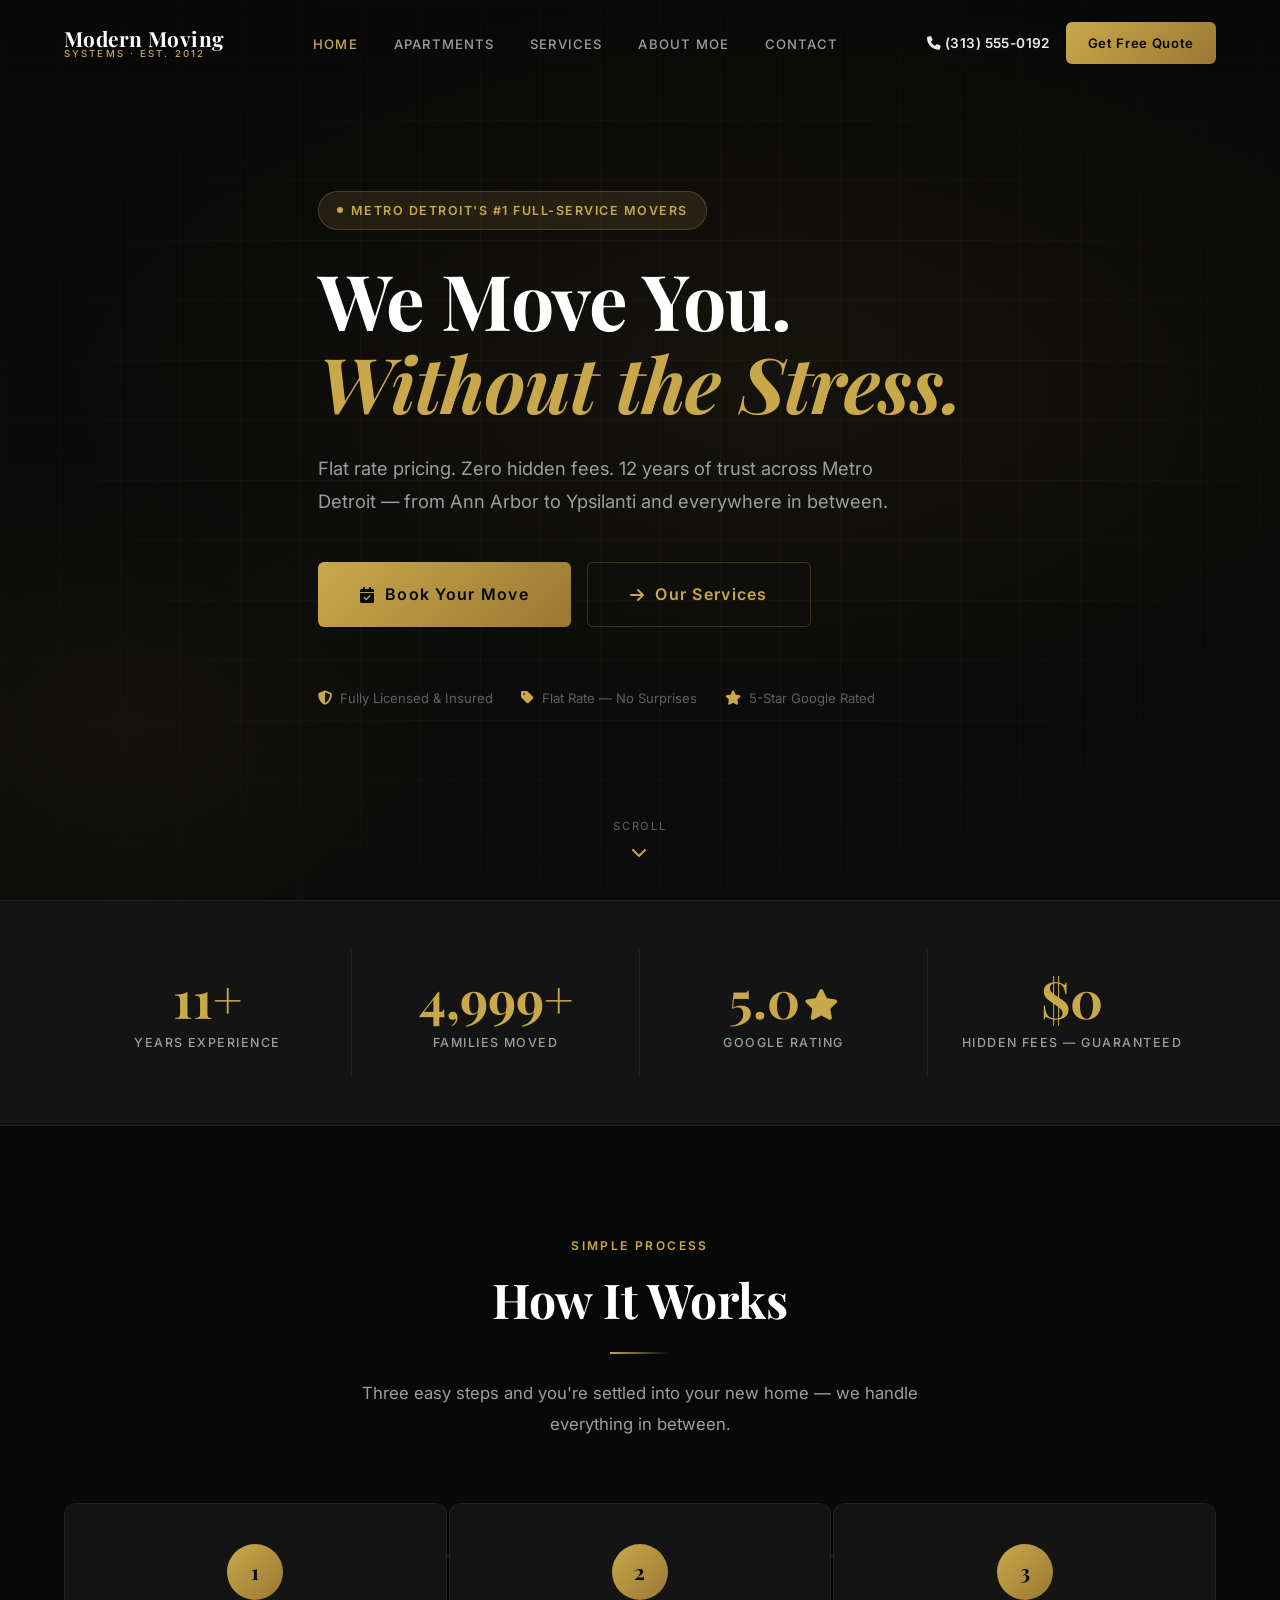
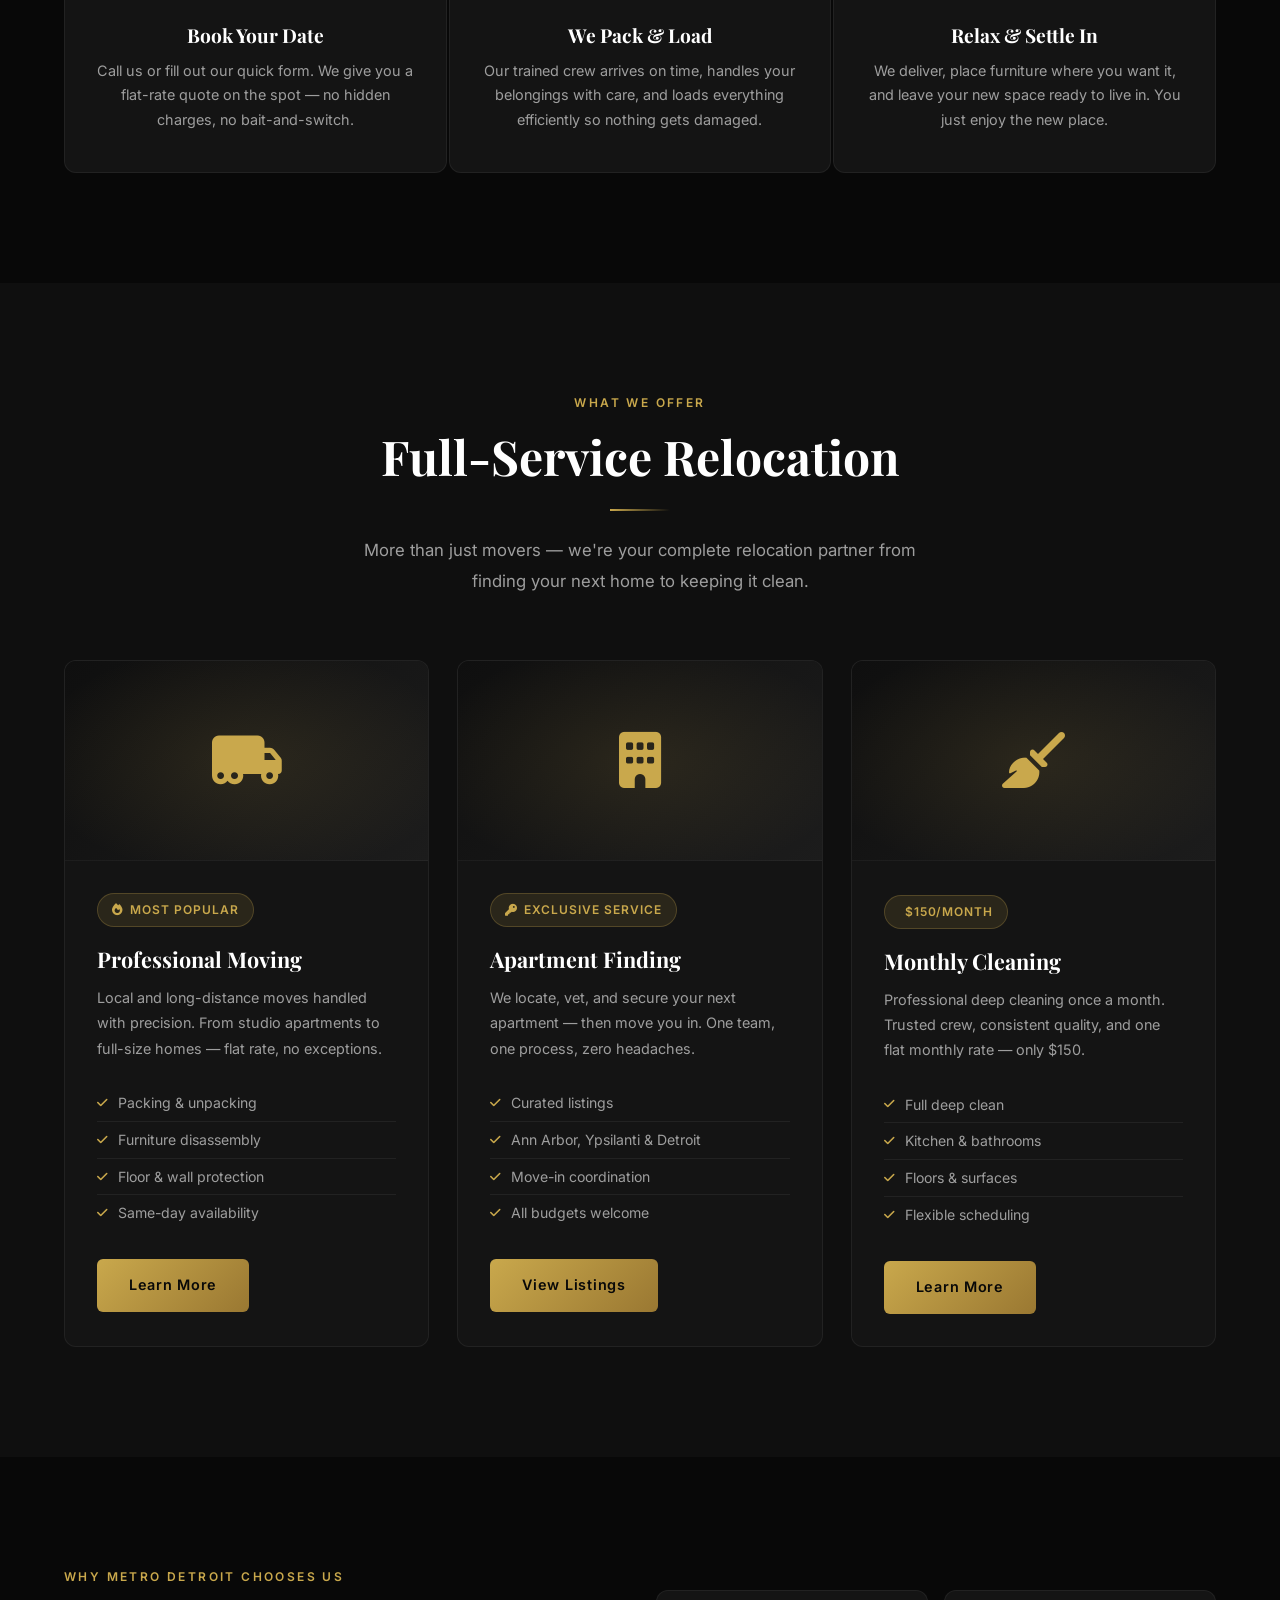
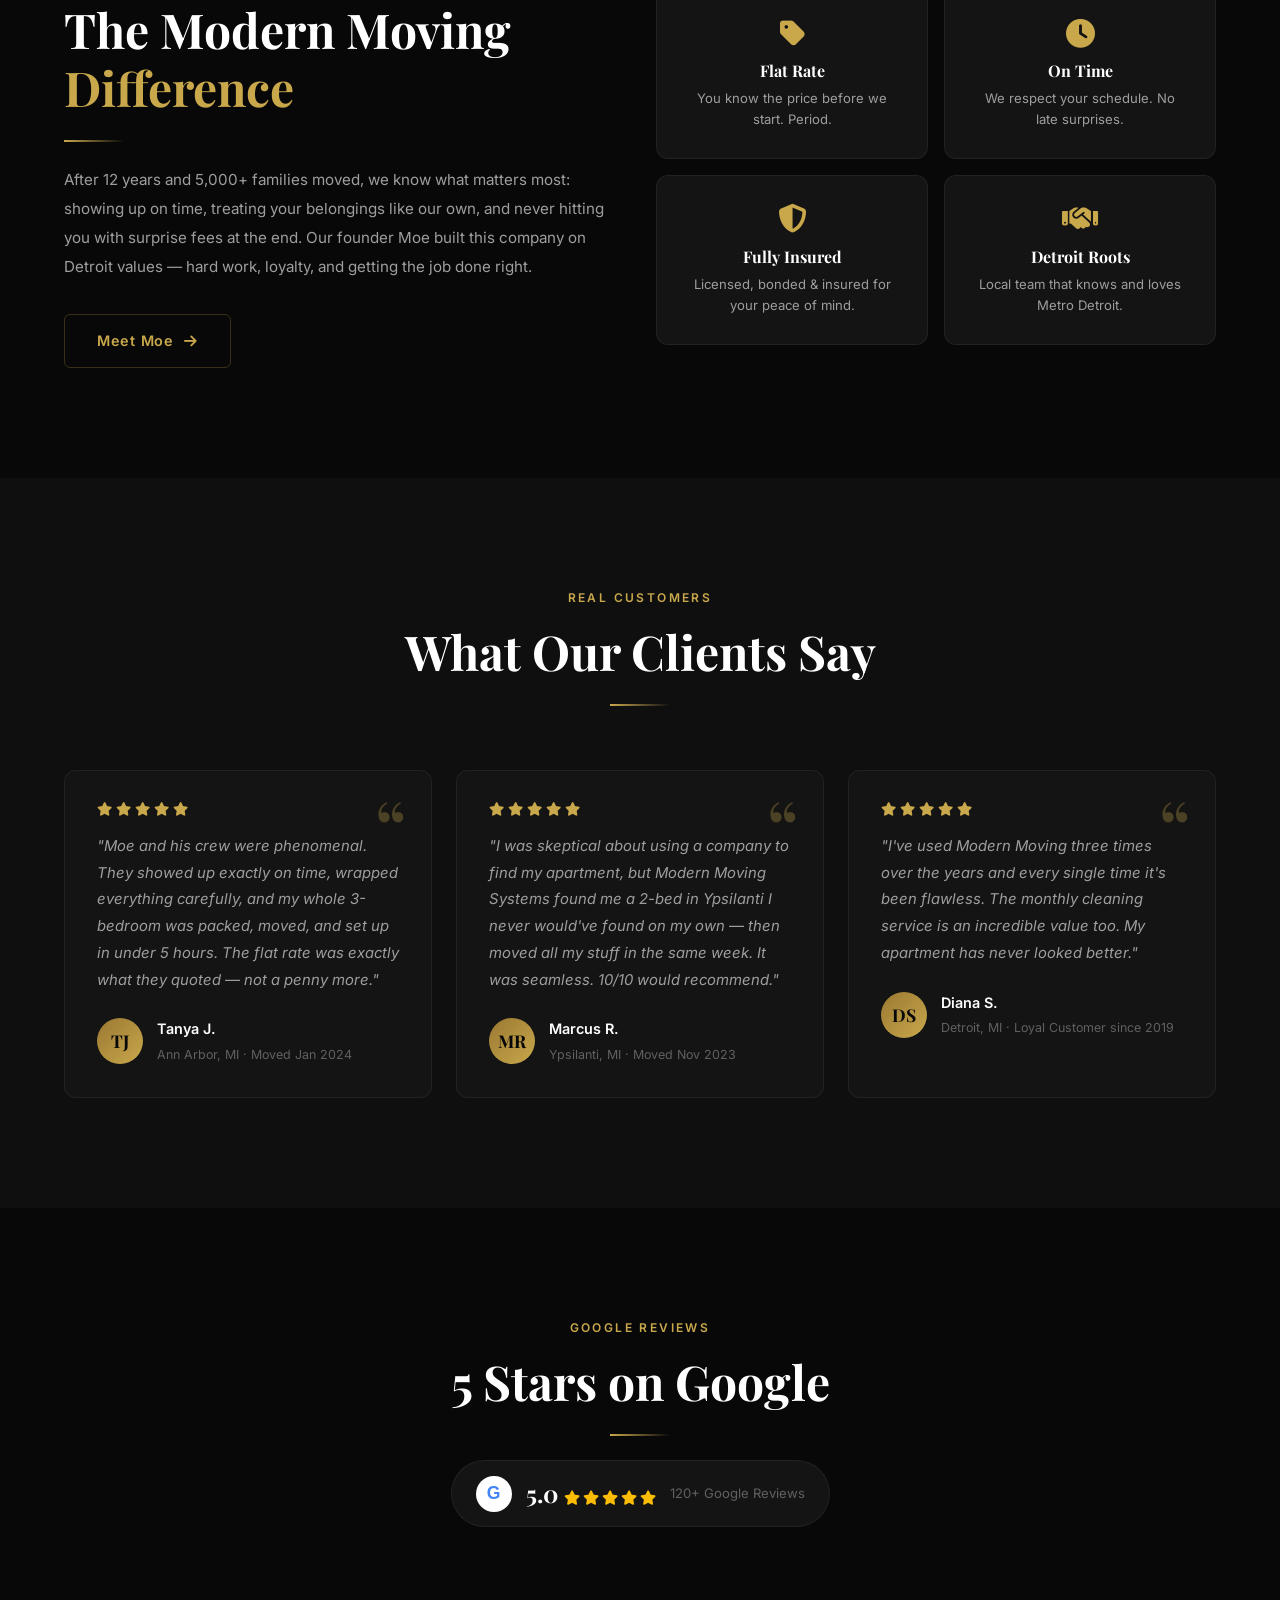
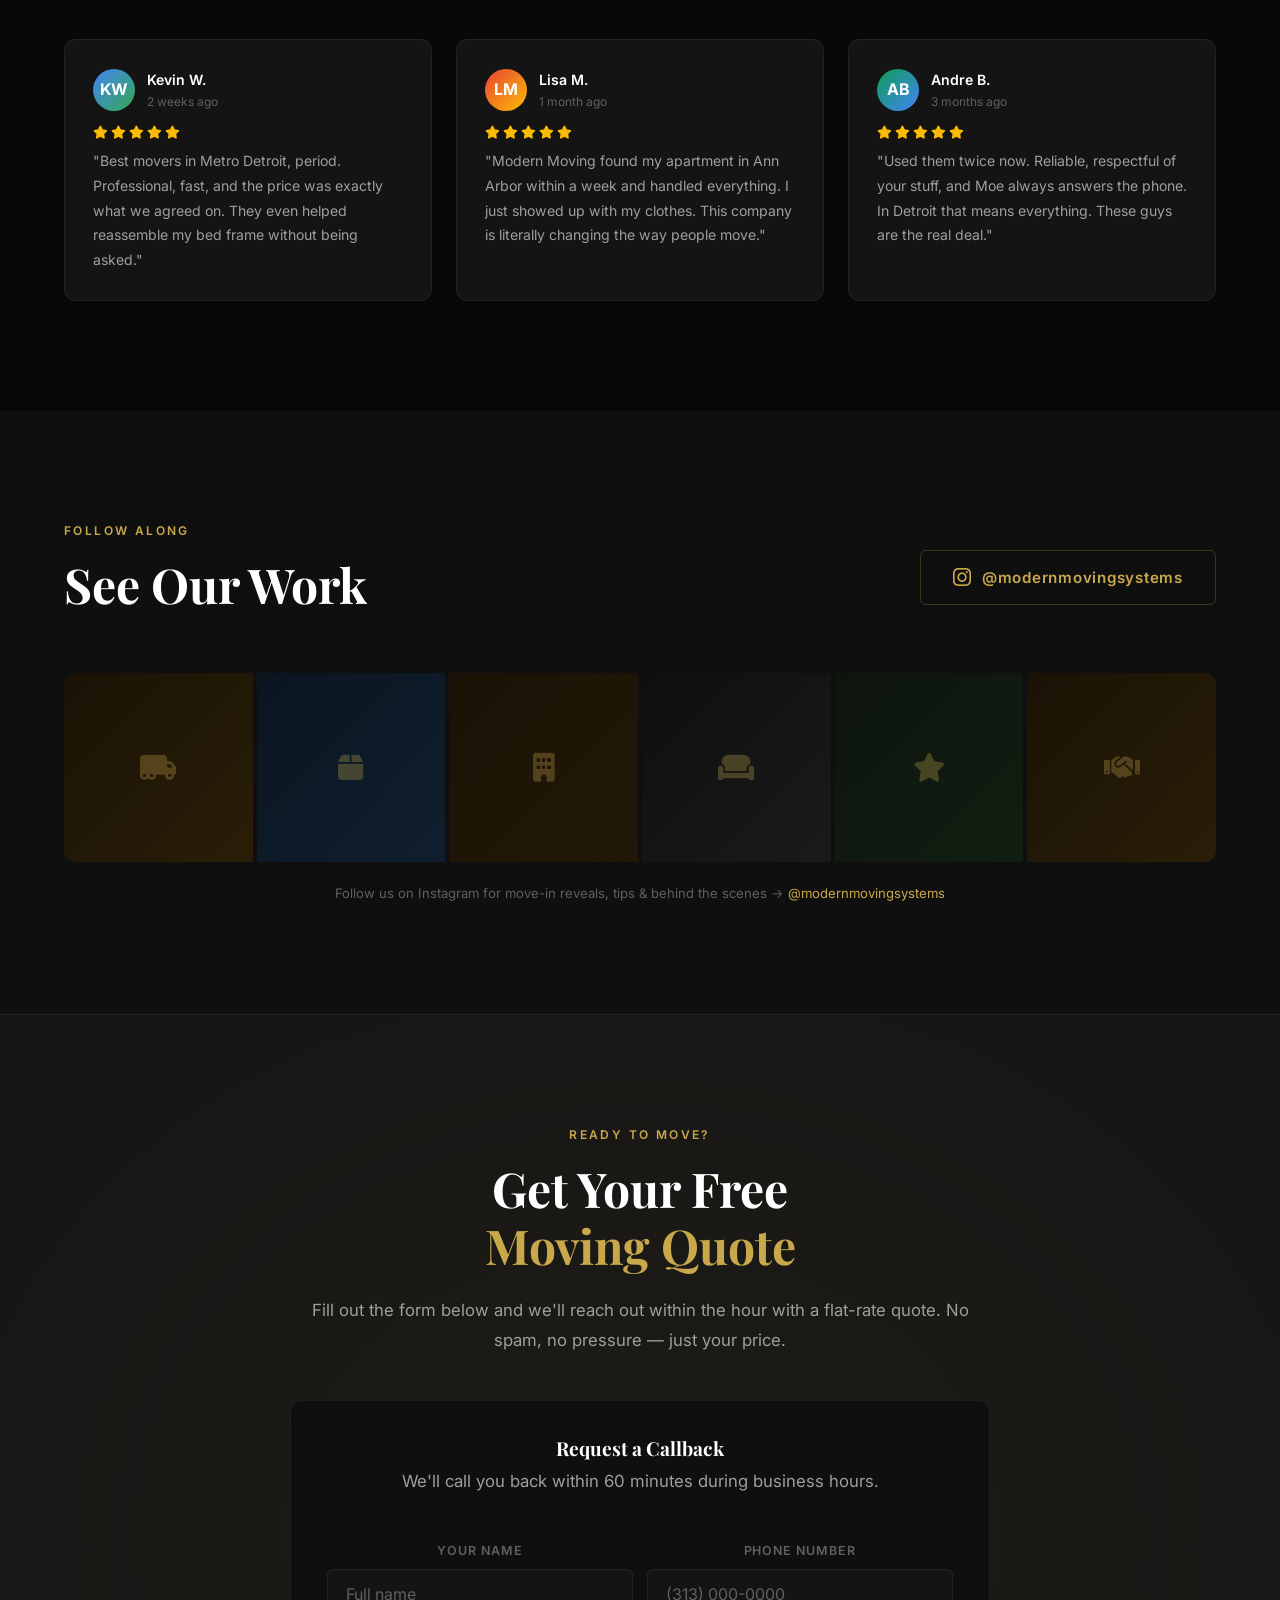
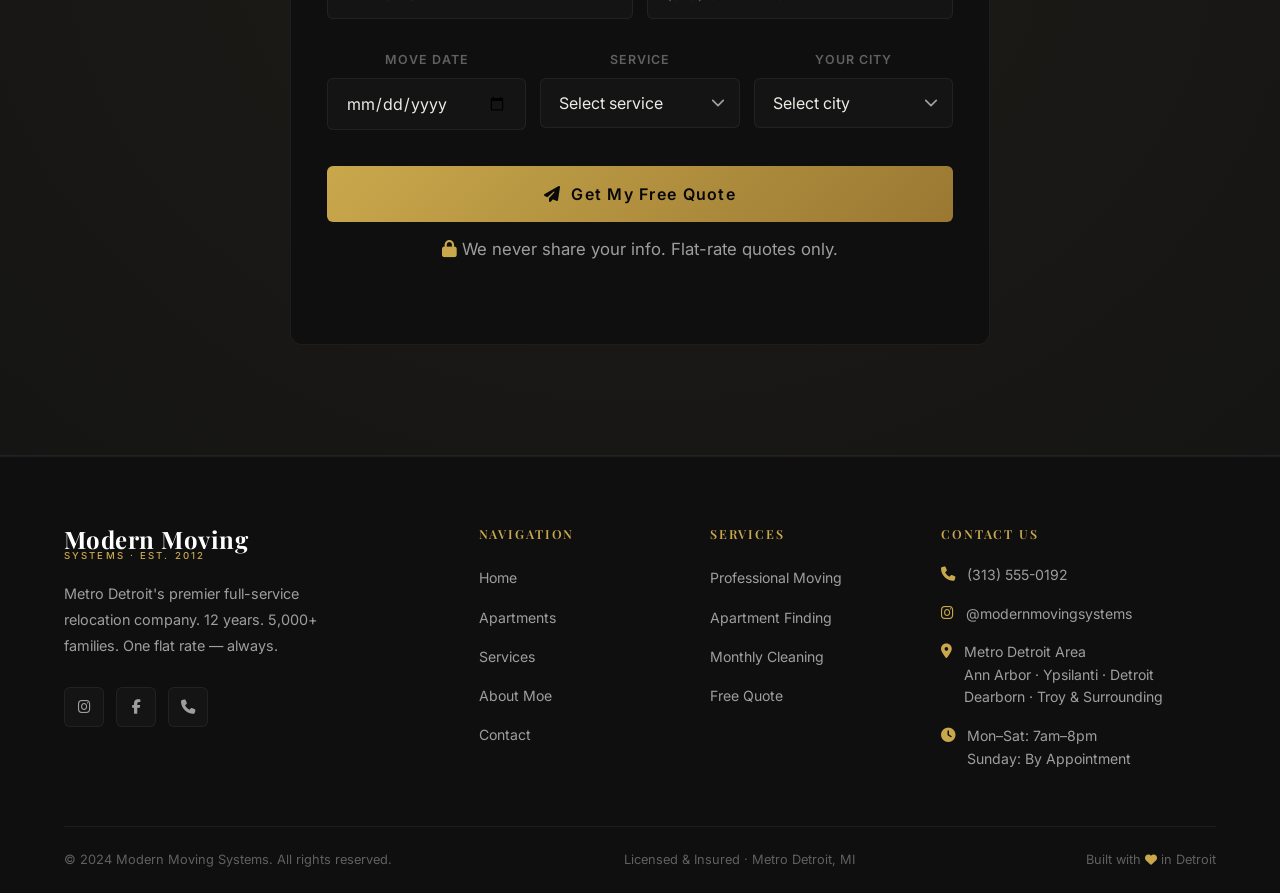
==== index.html @ 1960f04f "Build Modern Moving Systems website — full 5-page professional site - index.html: Hero, stats counte" ====
<!DOCTYPE html>
<html lang="en">
<head>
  <meta charset="UTF-8" />
  <meta name="viewport" content="width=device-width, initial-scale=1.0" />
  <title>Modern Moving Systems | Metro Detroit's Premier Moving Company</title>
  <meta name="description" content="Metro Detroit's #1 full-service moving company. Flat rate pricing, no hidden fees. 12 years experience, 5,000+ families moved. Serving Ann Arbor, Ypsilanti & Metro Detroit." />
  <meta name="keywords" content="moving company Detroit, movers Ann Arbor, Ypsilanti movers, Metro Detroit moving, apartment moving, flat rate moving, Modern Moving Systems" />
  <meta property="og:title" content="Modern Moving Systems | Metro Detroit's Premier Moving Company" />
  <meta property="og:description" content="Flat rate pricing. No hidden fees. 12 years experience. We find your apartment AND handle your move." />
  <meta property="og:type" content="website" />
  <meta name="twitter:card" content="summary_large_image" />
  <link rel="canonical" href="https://modernmovingsystems.com/" />
  <!-- Fonts -->
  <link rel="preconnect" href="https://fonts.googleapis.com" />
  <link rel="preconnect" href="https://fonts.gstatic.com" crossorigin />
  <link href="https://fonts.googleapis.com/css2?family=Playfair+Display:ital,wght@0,600;0,700;1,600;1,700&family=Inter:wght@400;500;600;700&display=swap" rel="stylesheet" />
  <!-- Icons -->
  <link rel="stylesheet" href="https://cdnjs.cloudflare.com/ajax/libs/font-awesome/6.5.0/css/all.min.css" />
  <!-- Styles -->
  <link rel="stylesheet" href="css/style.css" />
</head>
<body>

  <!-- ═══════════════════════════════
       NAVIGATION
  ═══════════════════════════════ -->
  <nav class="nav" id="nav" role="navigation" aria-label="Main navigation">
    <div class="container">
      <div class="nav-inner">
        <a href="index.html" class="nav-logo" aria-label="Modern Moving Systems Home">
          <span class="nav-logo-main">Modern Moving</span>
          <span class="nav-logo-sub">Systems · Est. 2012</span>
        </a>
        <ul class="nav-links" role="list">
          <li><a href="index.html" class="active">Home</a></li>
          <li><a href="apartments.html">Apartments</a></li>
          <li><a href="services.html">Services</a></li>
          <li><a href="about.html">About Moe</a></li>
          <li><a href="contact.html">Contact</a></li>
        </ul>
        <div class="nav-cta">
          <a href="tel:+13135550192" class="nav-phone"><i class="fa-solid fa-phone"></i> (313) 555-0192</a>
          <a href="contact.html" class="btn btn-primary btn-sm">Get Free Quote</a>
        </div>
        <button class="nav-toggle" id="navToggle" aria-label="Toggle mobile menu" aria-expanded="false">
          <span></span><span></span><span></span>
        </button>
      </div>
    </div>
  </nav>

  <!-- Mobile Nav -->
  <div class="nav-mobile" id="navMobile" role="dialog" aria-modal="true" aria-label="Mobile navigation">
    <button id="navMobileClose" aria-label="Close menu" style="position:absolute;top:28px;right:28px;color:var(--text-secondary);font-size:1.4rem;"><i class="fa-solid fa-xmark"></i></button>
    <a href="index.html">Home</a>
    <a href="apartments.html">Apartments</a>
    <a href="services.html">Services</a>
    <a href="about.html">About Moe</a>
    <a href="contact.html">Contact</a>
    <a href="tel:+13135550192" class="nav-mobile-phone"><i class="fa-solid fa-phone"></i> (313) 555-0192</a>
  </div>

  <main>

    <!-- ═══════════════════════════════
         HERO
    ═══════════════════════════════ -->
    <section class="hero" aria-label="Hero">
      <div class="hero-bg"></div>
      <div class="hero-grid"></div>
      <div class="container">
        <div class="hero-content">
          <div class="hero-badge animate-on-scroll">
            <span class="hero-badge-dot"></span>
            Metro Detroit's #1 Full-Service Movers
          </div>
          <h1 class="animate-on-scroll animate-delay-1">
            We Move You.<br>
            <span>Without the Stress.</span>
          </h1>
          <p class="hero-lead animate-on-scroll animate-delay-2">
            Flat rate pricing. Zero hidden fees. 12 years of trust across Metro Detroit —
            from Ann Arbor to Ypsilanti and everywhere in between.
          </p>
          <div class="hero-actions animate-on-scroll animate-delay-3">
            <a href="contact.html" class="btn btn-primary btn-lg">
              <i class="fa-solid fa-calendar-check"></i> Book Your Move
            </a>
            <a href="services.html" class="btn btn-outline btn-lg">
              <i class="fa-solid fa-arrow-right"></i> Our Services
            </a>
          </div>
          <div class="hero-trust animate-on-scroll animate-delay-4">
            <div class="hero-trust-item"><i class="fa-solid fa-shield-halved"></i> Fully Licensed & Insured</div>
            <div class="hero-trust-item"><i class="fa-solid fa-tag"></i> Flat Rate — No Surprises</div>
            <div class="hero-trust-item"><i class="fa-solid fa-star"></i> 5-Star Google Rated</div>
          </div>
        </div>
      </div>
      <div class="hero-scroll" aria-hidden="true">
        <span>Scroll</span>
        <i class="fa-solid fa-chevron-down"></i>
      </div>
    </section>

    <!-- ═══════════════════════════════
         STATS BAR
    ═══════════════════════════════ -->
    <section class="stats-bar" aria-label="Company statistics">
      <div class="container">
        <div class="stats-grid">
          <div class="stat-item animate-on-scroll">
            <div class="stat-number" data-count="12" data-suffix="+">0</div>
            <div class="stat-label">Years Experience</div>
          </div>
          <div class="stat-item animate-on-scroll animate-delay-1">
            <div class="stat-number" data-count="5000" data-suffix="+">0</div>
            <div class="stat-label">Families Moved</div>
          </div>
          <div class="stat-item animate-on-scroll animate-delay-2">
            <div class="stat-number">5.0<i class="fa-solid fa-star" style="font-size:60%;margin-left:4px;vertical-align:middle;"></i></div>
            <div class="stat-label">Google Rating</div>
          </div>
          <div class="stat-item animate-on-scroll animate-delay-3">
            <div class="stat-number">$0</div>
            <div class="stat-label">Hidden Fees — Guaranteed</div>
          </div>
        </div>
      </div>
    </section>

    <!-- ═══════════════════════════════
         HOW IT WORKS
    ═══════════════════════════════ -->
    <section class="section" aria-labelledby="how-it-works-title">
      <div class="container">
        <div class="section-header centered animate-on-scroll">
          <span class="eyebrow">Simple Process</span>
          <h2 class="section-title" id="how-it-works-title">How It Works</h2>
          <div class="divider centered"></div>
          <p class="section-subtitle">Three easy steps and you're settled into your new home — we handle everything in between.</p>
        </div>
        <div class="steps-grid">
          <div class="step-card animate-on-scroll">
            <div class="step-num">1</div>
            <h3>Book Your Date</h3>
            <p>Call us or fill out our quick form. We give you a flat-rate quote on the spot — no hidden charges, no bait-and-switch.</p>
          </div>
          <div class="step-card animate-on-scroll animate-delay-2">
            <div class="step-num">2</div>
            <h3>We Pack &amp; Load</h3>
            <p>Our trained crew arrives on time, handles your belongings with care, and loads everything efficiently so nothing gets damaged.</p>
          </div>
          <div class="step-card animate-on-scroll animate-delay-4">
            <div class="step-num">3</div>
            <h3>Relax &amp; Settle In</h3>
            <p>We deliver, place furniture where you want it, and leave your new space ready to live in. You just enjoy the new place.</p>
          </div>
        </div>
      </div>
    </section>

    <!-- ═══════════════════════════════
         SERVICES
    ═══════════════════════════════ -->
    <section class="section bg-dark" aria-labelledby="services-title">
      <div class="container">
        <div class="section-header centered animate-on-scroll">
          <span class="eyebrow">What We Offer</span>
          <h2 class="section-title" id="services-title">Full-Service Relocation</h2>
          <div class="divider centered"></div>
          <p class="section-subtitle">More than just movers — we're your complete relocation partner from finding your next home to keeping it clean.</p>
        </div>
        <div class="grid-3">
          <!-- Moving -->
          <div class="service-card animate-on-scroll">
            <div class="service-card-icon">
              <i class="fa-solid fa-truck-moving"></i>
            </div>
            <div class="service-card-body">
              <div class="service-tag"><i class="fa-solid fa-fire"></i> Most Popular</div>
              <h3>Professional Moving</h3>
              <p>Local and long-distance moves handled with precision. From studio apartments to full-size homes — flat rate, no exceptions.</p>
              <ul class="service-features">
                <li><i class="fa-solid fa-check"></i> Packing &amp; unpacking</li>
                <li><i class="fa-solid fa-check"></i> Furniture disassembly</li>
                <li><i class="fa-solid fa-check"></i> Floor &amp; wall protection</li>
                <li><i class="fa-solid fa-check"></i> Same-day availability</li>
              </ul>
              <a href="services.html#moving" class="btn btn-primary">Learn More</a>
            </div>
          </div>
          <!-- Apartment Finding -->
          <div class="service-card animate-on-scroll animate-delay-2">
            <div class="service-card-icon">
              <i class="fa-solid fa-building"></i>
            </div>
            <div class="service-card-body">
              <div class="service-tag"><i class="fa-solid fa-key"></i> Exclusive Service</div>
              <h3>Apartment Finding</h3>
              <p>We locate, vet, and secure your next apartment — then move you in. One team, one process, zero headaches.</p>
              <ul class="service-features">
                <li><i class="fa-solid fa-check"></i> Curated listings</li>
                <li><i class="fa-solid fa-check"></i> Ann Arbor, Ypsilanti &amp; Detroit</li>
                <li><i class="fa-solid fa-check"></i> Move-in coordination</li>
                <li><i class="fa-solid fa-check"></i> All budgets welcome</li>
              </ul>
              <a href="apartments.html" class="btn btn-primary">View Listings</a>
            </div>
          </div>
          <!-- Cleaning -->
          <div class="service-card animate-on-scroll animate-delay-4">
            <div class="service-card-icon">
              <i class="fa-solid fa-broom"></i>
            </div>
            <div class="service-card-body">
              <div class="service-tag"><i class="fa-solid fa-sparkles"></i> $150/Month</div>
              <h3>Monthly Cleaning</h3>
              <p>Professional deep cleaning once a month. Trusted crew, consistent quality, and one flat monthly rate — only $150.</p>
              <ul class="service-features">
                <li><i class="fa-solid fa-check"></i> Full deep clean</li>
                <li><i class="fa-solid fa-check"></i> Kitchen &amp; bathrooms</li>
                <li><i class="fa-solid fa-check"></i> Floors &amp; surfaces</li>
                <li><i class="fa-solid fa-check"></i> Flexible scheduling</li>
              </ul>
              <a href="services.html#cleaning" class="btn btn-primary">Learn More</a>
            </div>
          </div>
        </div>
      </div>
    </section>

    <!-- ═══════════════════════════════
         WHY US
    ═══════════════════════════════ -->
    <section class="section" aria-labelledby="why-us-title">
      <div class="container">
        <div class="grid-2">
          <div class="animate-on-scroll slide-left">
            <span class="eyebrow">Why Metro Detroit Chooses Us</span>
            <h2 class="section-title" id="why-us-title">The Modern Moving<br><span class="gold">Difference</span></h2>
            <div class="divider"></div>
            <p style="color:var(--text-secondary);line-height:1.9;font-size:0.95rem;margin-bottom:32px;">
              After 12 years and 5,000+ families moved, we know what matters most: showing up on time,
              treating your belongings like our own, and never hitting you with surprise fees at the end.
              Our founder Moe built this company on Detroit values — hard work, loyalty, and getting the
              job done right.
            </p>
            <a href="about.html" class="btn btn-outline">Meet Moe <i class="fa-solid fa-arrow-right"></i></a>
          </div>
          <div class="animate-on-scroll slide-right">
            <div style="display:grid;grid-template-columns:1fr 1fr;gap:16px;">
              <div style="background:var(--bg-card);border:1px solid var(--border);border-radius:var(--radius-lg);padding:28px;text-align:center;">
                <i class="fa-solid fa-tag" style="font-size:1.8rem;color:var(--gold);margin-bottom:14px;"></i>
                <h4 style="font-size:1rem;margin-bottom:8px;">Flat Rate</h4>
                <p style="font-size:0.82rem;color:var(--text-secondary);line-height:1.6;">You know the price before we start. Period.</p>
              </div>
              <div style="background:var(--bg-card);border:1px solid var(--border);border-radius:var(--radius-lg);padding:28px;text-align:center;">
                <i class="fa-solid fa-clock" style="font-size:1.8rem;color:var(--gold);margin-bottom:14px;"></i>
                <h4 style="font-size:1rem;margin-bottom:8px;">On Time</h4>
                <p style="font-size:0.82rem;color:var(--text-secondary);line-height:1.6;">We respect your schedule. No late surprises.</p>
              </div>
              <div style="background:var(--bg-card);border:1px solid var(--border);border-radius:var(--radius-lg);padding:28px;text-align:center;">
                <i class="fa-solid fa-shield-halved" style="font-size:1.8rem;color:var(--gold);margin-bottom:14px;"></i>
                <h4 style="font-size:1rem;margin-bottom:8px;">Fully Insured</h4>
                <p style="font-size:0.82rem;color:var(--text-secondary);line-height:1.6;">Licensed, bonded &amp; insured for your peace of mind.</p>
              </div>
              <div style="background:var(--bg-card);border:1px solid var(--border);border-radius:var(--radius-lg);padding:28px;text-align:center;">
                <i class="fa-solid fa-handshake" style="font-size:1.8rem;color:var(--gold);margin-bottom:14px;"></i>
                <h4 style="font-size:1rem;margin-bottom:8px;">Detroit Roots</h4>
                <p style="font-size:0.82rem;color:var(--text-secondary);line-height:1.6;">Local team that knows and loves Metro Detroit.</p>
              </div>
            </div>
          </div>
        </div>
      </div>
    </section>

    <!-- ═══════════════════════════════
         TESTIMONIALS
    ═══════════════════════════════ -->
    <section class="section testimonials-section" aria-labelledby="testimonials-title">
      <div class="container">
        <div class="section-header centered animate-on-scroll">
          <span class="eyebrow">Real Customers</span>
          <h2 class="section-title" id="testimonials-title">What Our Clients Say</h2>
          <div class="divider centered"></div>
        </div>
        <div class="testimonials-grid">
          <div class="testimonial-card animate-on-scroll">
            <div class="testimonial-stars">
              <i class="fa-solid fa-star"></i><i class="fa-solid fa-star"></i><i class="fa-solid fa-star"></i><i class="fa-solid fa-star"></i><i class="fa-solid fa-star"></i>
            </div>
            <p class="testimonial-text">
              "Moe and his crew were phenomenal. They showed up exactly on time, wrapped everything carefully,
              and my whole 3-bedroom was packed, moved, and set up in under 5 hours. The flat rate was exactly
              what they quoted — not a penny more."
            </p>
            <div class="testimonial-author">
              <div class="testimonial-avatar">TJ</div>
              <div>
                <div class="testimonial-name">Tanya J.</div>
                <div class="testimonial-meta">Ann Arbor, MI · Moved Jan 2024</div>
              </div>
            </div>
          </div>
          <div class="testimonial-card animate-on-scroll animate-delay-2">
            <div class="testimonial-stars">
              <i class="fa-solid fa-star"></i><i class="fa-solid fa-star"></i><i class="fa-solid fa-star"></i><i class="fa-solid fa-star"></i><i class="fa-solid fa-star"></i>
            </div>
            <p class="testimonial-text">
              "I was skeptical about using a company to find my apartment, but Modern Moving Systems found me
              a 2-bed in Ypsilanti I never would've found on my own — then moved all my stuff in the same week.
              It was seamless. 10/10 would recommend."
            </p>
            <div class="testimonial-author">
              <div class="testimonial-avatar">MR</div>
              <div>
                <div class="testimonial-name">Marcus R.</div>
                <div class="testimonial-meta">Ypsilanti, MI · Moved Nov 2023</div>
              </div>
            </div>
          </div>
          <div class="testimonial-card animate-on-scroll animate-delay-4">
            <div class="testimonial-stars">
              <i class="fa-solid fa-star"></i><i class="fa-solid fa-star"></i><i class="fa-solid fa-star"></i><i class="fa-solid fa-star"></i><i class="fa-solid fa-star"></i>
            </div>
            <p class="testimonial-text">
              "I've used Modern Moving three times over the years and every single time it's been flawless.
              The monthly cleaning service is an incredible value too. My apartment has never looked better."
            </p>
            <div class="testimonial-author">
              <div class="testimonial-avatar">DS</div>
              <div>
                <div class="testimonial-name">Diana S.</div>
                <div class="testimonial-meta">Detroit, MI · Loyal Customer since 2019</div>
              </div>
            </div>
          </div>
        </div>
      </div>
    </section>

    <!-- ═══════════════════════════════
         GOOGLE REVIEWS
    ═══════════════════════════════ -->
    <section class="section reviews-section" aria-labelledby="reviews-title">
      <div class="container">
        <div class="section-header centered animate-on-scroll">
          <span class="eyebrow">Google Reviews</span>
          <h2 class="section-title" id="reviews-title">5 Stars on Google</h2>
          <div class="divider centered"></div>
          <div style="display:flex;justify-content:center;">
            <div class="google-badge">
              <div class="g-icon">G</div>
              <div class="google-rating">
                <span class="google-rating-num">5.0</span>
                <div class="google-rating-stars">
                  <i class="fa-solid fa-star"></i><i class="fa-solid fa-star"></i><i class="fa-solid fa-star"></i><i class="fa-solid fa-star"></i><i class="fa-solid fa-star"></i>
                </div>
              </div>
              <span class="google-reviews-count">120+ Google Reviews</span>
            </div>
          </div>
        </div>
        <div class="reviews-grid">
          <div class="review-card animate-on-scroll">
            <div class="review-header">
              <div class="review-avatar" style="background:linear-gradient(135deg,#4285F4,#34A853);">KW</div>
              <div class="review-info">
                <div class="review-name">Kevin W.</div>
                <div class="review-date">2 weeks ago</div>
              </div>
            </div>
            <div class="review-stars"><i class="fa-solid fa-star"></i><i class="fa-solid fa-star"></i><i class="fa-solid fa-star"></i><i class="fa-solid fa-star"></i><i class="fa-solid fa-star"></i></div>
            <p class="review-text">"Best movers in Metro Detroit, period. Professional, fast, and the price was exactly what we agreed on. They even helped reassemble my bed frame without being asked."</p>
          </div>
          <div class="review-card animate-on-scroll animate-delay-2">
            <div class="review-header">
              <div class="review-avatar" style="background:linear-gradient(135deg,#EA4335,#FBBC05);">LM</div>
              <div class="review-info">
                <div class="review-name">Lisa M.</div>
                <div class="review-date">1 month ago</div>
              </div>
            </div>
            <div class="review-stars"><i class="fa-solid fa-star"></i><i class="fa-solid fa-star"></i><i class="fa-solid fa-star"></i><i class="fa-solid fa-star"></i><i class="fa-solid fa-star"></i></div>
            <p class="review-text">"Modern Moving found my apartment in Ann Arbor within a week and handled everything. I just showed up with my clothes. This company is literally changing the way people move."</p>
          </div>
          <div class="review-card animate-on-scroll animate-delay-4">
            <div class="review-header">
              <div class="review-avatar" style="background:linear-gradient(135deg,#0F9D58,#4285F4);">AB</div>
              <div class="review-info">
                <div class="review-name">Andre B.</div>
                <div class="review-date">3 months ago</div>
              </div>
            </div>
            <div class="review-stars"><i class="fa-solid fa-star"></i><i class="fa-solid fa-star"></i><i class="fa-solid fa-star"></i><i class="fa-solid fa-star"></i><i class="fa-solid fa-star"></i></div>
            <p class="review-text">"Used them twice now. Reliable, respectful of your stuff, and Moe always answers the phone. In Detroit that means everything. These guys are the real deal."</p>
          </div>
        </div>
      </div>
    </section>

    <!-- ═══════════════════════════════
         INSTAGRAM
    ═══════════════════════════════ -->
    <section class="section instagram-section" aria-labelledby="instagram-title">
      <div class="container">
        <div class="instagram-header">
          <div>
            <span class="eyebrow">Follow Along</span>
            <h2 class="section-title" id="instagram-title">See Our Work</h2>
          </div>
          <a href="https://instagram.com/modernmovingsystems" target="_blank" rel="noopener noreferrer" class="instagram-handle btn btn-outline">
            <i class="fa-brands fa-instagram"></i> @modernmovingsystems
          </a>
        </div>
        <div class="instagram-grid animate-on-scroll">
          <div class="instagram-tile">
            <div class="instagram-tile-bg"></div>
            <i class="fa-solid fa-truck-moving instagram-tile-icon"></i>
            <div class="instagram-overlay"><i class="fa-brands fa-instagram"></i></div>
          </div>
          <div class="instagram-tile">
            <div class="instagram-tile-bg"></div>
            <i class="fa-solid fa-box instagram-tile-icon"></i>
            <div class="instagram-overlay"><i class="fa-brands fa-instagram"></i></div>
          </div>
          <div class="instagram-tile">
            <div class="instagram-tile-bg"></div>
            <i class="fa-solid fa-building instagram-tile-icon"></i>
            <div class="instagram-overlay"><i class="fa-brands fa-instagram"></i></div>
          </div>
          <div class="instagram-tile">
            <div class="instagram-tile-bg"></div>
            <i class="fa-solid fa-couch instagram-tile-icon"></i>
            <div class="instagram-overlay"><i class="fa-brands fa-instagram"></i></div>
          </div>
          <div class="instagram-tile">
            <div class="instagram-tile-bg"></div>
            <i class="fa-solid fa-star instagram-tile-icon"></i>
            <div class="instagram-overlay"><i class="fa-brands fa-instagram"></i></div>
          </div>
          <div class="instagram-tile">
            <div class="instagram-tile-bg"></div>
            <i class="fa-solid fa-handshake instagram-tile-icon"></i>
            <div class="instagram-overlay"><i class="fa-brands fa-instagram"></i></div>
          </div>
        </div>
        <p class="instagram-embed-note">
          Follow us on Instagram for move-in reveals, tips &amp; behind the scenes →
          <a href="https://instagram.com/modernmovingsystems" target="_blank" rel="noopener noreferrer">@modernmovingsystems</a>
        </p>
      </div>
    </section>

    <!-- ═══════════════════════════════
         CTA / BOOKING FORM
    ═══════════════════════════════ -->
    <section class="section cta-section" id="book" aria-labelledby="cta-title">
      <div class="container">
        <div class="cta-inner animate-on-scroll">
          <span class="eyebrow">Ready to Move?</span>
          <h2 id="cta-title">Get Your Free<br><span class="gold">Moving Quote</span></h2>
          <p>Fill out the form below and we'll reach out within the hour with a flat-rate quote. No spam, no pressure — just your price.</p>
          <div class="form-wrap">
            <div class="cta-form">
              <h3>Request a Callback</h3>
              <p class="cta-form-sub">We'll call you back within 60 minutes during business hours.</p>
              <form data-form="quote" novalidate>
                <div class="form-grid">
                  <div class="form-group">
                    <label class="form-label" for="name">Your Name</label>
                    <input type="text" id="name" name="name" placeholder="Full name" required />
                  </div>
                  <div class="form-group">
                    <label class="form-label" for="phone">Phone Number</label>
                    <input type="tel" id="phone" name="phone" placeholder="(313) 000-0000" required />
                  </div>
                </div>
                <div class="form-grid-3">
                  <div class="form-group">
                    <label class="form-label" for="date">Move Date</label>
                    <input type="date" id="date" name="date" required />
                  </div>
                  <div class="form-group">
                    <label class="form-label" for="service">Service</label>
                    <select id="service" name="service">
                      <option value="">Select service</option>
                      <option>Moving</option>
                      <option>Apartment Finding</option>
                      <option>Monthly Cleaning</option>
                      <option>Moving + Apartment</option>
                    </select>
                  </div>
                  <div class="form-group">
                    <label class="form-label" for="city">Your City</label>
                    <select id="city" name="city">
                      <option value="">Select city</option>
                      <option>Ann Arbor</option>
                      <option>Ypsilanti</option>
                      <option>Detroit</option>
                      <option>Dearborn</option>
                      <option>Troy</option>
                      <option>Other</option>
                    </select>
                  </div>
                </div>
                <button type="submit" class="btn btn-primary btn-lg form-submit">
                  <i class="fa-solid fa-paper-plane"></i> Get My Free Quote
                </button>
                <p class="form-note"><i class="fa-solid fa-lock"></i> We never share your info. Flat-rate quotes only.</p>
              </form>
            </div>
            <div class="form-success" aria-live="polite">
              <i class="fa-solid fa-circle-check"></i>
              <h4>Quote Request Sent!</h4>
              <p>We'll call you back within the hour. Check your phone — Moe may be calling already.</p>
            </div>
          </div>
        </div>
      </div>
    </section>

  </main>

  <!-- ═══════════════════════════════
       FOOTER
  ═══════════════════════════════ -->
  <footer class="footer">
    <div class="container">
      <div class="footer-grid">
        <div class="footer-brand">
          <a href="index.html" class="nav-logo" aria-label="Modern Moving Systems">
            <span class="nav-logo-main" style="font-size:1.5rem;">Modern Moving</span>
            <span class="nav-logo-sub">Systems · Est. 2012</span>
          </a>
          <p>Metro Detroit's premier full-service relocation company. 12 years. 5,000+ families. One flat rate — always.</p>
          <div class="footer-social">
            <a href="https://instagram.com/modernmovingsystems" target="_blank" rel="noopener noreferrer" class="social-btn" aria-label="Instagram"><i class="fa-brands fa-instagram"></i></a>
            <a href="https://facebook.com" target="_blank" rel="noopener noreferrer" class="social-btn" aria-label="Facebook"><i class="fa-brands fa-facebook-f"></i></a>
            <a href="tel:+13135550192" class="social-btn" aria-label="Call us"><i class="fa-solid fa-phone"></i></a>
          </div>
        </div>
        <div class="footer-col">
          <h4>Navigation</h4>
          <ul class="footer-links">
            <li><a href="index.html">Home</a></li>
            <li><a href="apartments.html">Apartments</a></li>
            <li><a href="services.html">Services</a></li>
            <li><a href="about.html">About Moe</a></li>
            <li><a href="contact.html">Contact</a></li>
          </ul>
        </div>
        <div class="footer-col">
          <h4>Services</h4>
          <ul class="footer-links">
            <li><a href="services.html#moving">Professional Moving</a></li>
            <li><a href="services.html#apartments">Apartment Finding</a></li>
            <li><a href="services.html#cleaning">Monthly Cleaning</a></li>
            <li><a href="contact.html">Free Quote</a></li>
          </ul>
        </div>
        <div class="footer-col">
          <h4>Contact Us</h4>
          <div class="footer-contact-list">
            <div class="footer-contact-item">
              <i class="fa-solid fa-phone"></i>
              <span><a href="tel:+13135550192" style="color:inherit;">(313) 555-0192</a></span>
            </div>
            <div class="footer-contact-item">
              <i class="fa-brands fa-instagram"></i>
              <span><a href="https://instagram.com/modernmovingsystems" target="_blank" rel="noopener noreferrer" style="color:inherit;">@modernmovingsystems</a></span>
            </div>
            <div class="footer-contact-item">
              <i class="fa-solid fa-location-dot"></i>
              <span>Metro Detroit Area<br>Ann Arbor · Ypsilanti · Detroit<br>Dearborn · Troy &amp; Surrounding</span>
            </div>
            <div class="footer-contact-item">
              <i class="fa-solid fa-clock"></i>
              <span>Mon–Sat: 7am–8pm<br>Sunday: By Appointment</span>
            </div>
          </div>
        </div>
      </div>
      <div class="footer-bottom">
        <span>&copy; 2024 Modern Moving Systems. All rights reserved.</span>
        <span>Licensed &amp; Insured · Metro Detroit, MI</span>
        <span>Built with <i class="fa-solid fa-heart" style="color:var(--gold);font-size:0.75rem;"></i> in Detroit</span>
      </div>
    </div>
  </footer>

  <script src="js/main.js" defer></script>
</body>
</html>
---- css/style.css ----
/* =============================================
   MODERN MOVING SYSTEMS — Main Stylesheet
   ============================================= */

/* ── 1. Variables ── */
:root {
  --bg-primary:    #080808;
  --bg-secondary:  #0F0F0F;
  --bg-card:       #141414;
  --bg-card-hover: #1C1C1C;
  --gold:          #C9A84C;
  --gold-light:    #E4C97A;
  --gold-dark:     #9A7832;
  --gold-muted:    rgba(201,168,76,0.12);
  --gold-border:   rgba(201,168,76,0.25);
  --white:         #FFFFFF;
  --off-white:     #F5F2EC;
  --text-primary:  #EDEBE6;
  --text-secondary:#9E9E9E;
  --text-muted:    #606060;
  --border:        rgba(255,255,255,0.06);
  --font-heading:  'Playfair Display', Georgia, serif;
  --font-body:     'Inter', system-ui, -apple-system, sans-serif;
  --section-py:    110px;
  --transition:    all 0.35s cubic-bezier(0.4,0,0.2,1);
  --shadow-card:   0 8px 40px rgba(0,0,0,0.5);
  --shadow-gold:   0 4px 30px rgba(201,168,76,0.18);
  --radius:        6px;
  --radius-lg:     12px;
}

/* ── 2. Reset & Base ── */
*, *::before, *::after { box-sizing: border-box; margin: 0; padding: 0; }
html { scroll-behavior: smooth; font-size: 16px; }
body {
  background-color: var(--bg-primary);
  color: var(--text-primary);
  font-family: var(--font-body);
  line-height: 1.7;
  overflow-x: hidden;
}
img { max-width: 100%; height: auto; display: block; }
a { color: inherit; text-decoration: none; transition: var(--transition); }
ul { list-style: none; }
button { cursor: pointer; border: none; background: none; font-family: inherit; }
input, textarea, select {
  font-family: var(--font-body);
  font-size: 1rem;
  width: 100%;
  background: var(--bg-card);
  border: 1px solid var(--border);
  color: var(--text-primary);
  padding: 14px 18px;
  border-radius: var(--radius);
  outline: none;
  transition: var(--transition);
}
input:focus, textarea:focus, select:focus {
  border-color: var(--gold);
  box-shadow: 0 0 0 3px var(--gold-muted);
}
input::placeholder, textarea::placeholder { color: var(--text-muted); }
select option { background: var(--bg-card); }

/* ── 3. Typography ── */
h1,h2,h3,h4,h5 {
  font-family: var(--font-heading);
  line-height: 1.2;
  font-weight: 700;
  color: var(--white);
}
.eyebrow {
  font-family: var(--font-body);
  font-size: 0.75rem;
  font-weight: 600;
  letter-spacing: 0.2em;
  text-transform: uppercase;
  color: var(--gold);
  display: block;
  margin-bottom: 14px;
}
.section-title {
  font-size: clamp(2rem, 4vw, 3rem);
  margin-bottom: 20px;
}
.section-subtitle {
  font-size: 1.05rem;
  color: var(--text-secondary);
  max-width: 600px;
  line-height: 1.8;
}
.gold { color: var(--gold); }
.text-center { text-align: center; }
.text-center .section-subtitle { margin: 0 auto; }

/* ── 4. Layout ── */
.container {
  max-width: 1200px;
  margin: 0 auto;
  padding: 0 24px;
}
.section { padding: var(--section-py) 0; }
.section-header { margin-bottom: 64px; }
.section-header.centered { text-align: center; }
.section-header.centered .section-subtitle { margin: 0 auto; }
.divider {
  width: 60px;
  height: 2px;
  background: linear-gradient(90deg, var(--gold), transparent);
  margin: 24px 0;
}
.divider.centered { margin: 24px auto; }
.grid-2 { display: grid; grid-template-columns: 1fr 1fr; gap: 32px; align-items: center; }
.grid-3 { display: grid; grid-template-columns: repeat(3,1fr); gap: 28px; }
.grid-4 { display: grid; grid-template-columns: repeat(4,1fr); gap: 24px; }

/* ── 5. Buttons ── */
.btn {
  display: inline-flex;
  align-items: center;
  gap: 10px;
  padding: 14px 32px;
  border-radius: var(--radius);
  font-size: 0.9rem;
  font-weight: 600;
  letter-spacing: 0.05em;
  transition: var(--transition);
  white-space: nowrap;
}
.btn-primary {
  background: linear-gradient(135deg, var(--gold), var(--gold-dark));
  color: var(--bg-primary);
}
.btn-primary:hover {
  background: linear-gradient(135deg, var(--gold-light), var(--gold));
  transform: translateY(-2px);
  box-shadow: var(--shadow-gold);
}
.btn-outline {
  background: transparent;
  border: 1px solid var(--gold-border);
  color: var(--gold);
}
.btn-outline:hover {
  background: var(--gold-muted);
  border-color: var(--gold);
  transform: translateY(-2px);
}
.btn-ghost {
  background: transparent;
  color: var(--text-primary);
  border: 1px solid var(--border);
}
.btn-ghost:hover { border-color: var(--gold-border); color: var(--gold); }
.btn-lg { padding: 18px 42px; font-size: 1rem; letter-spacing: 0.08em; }
.btn-sm { padding: 10px 22px; font-size: 0.82rem; }

/* ── 6. Navigation ── */
.nav {
  position: fixed;
  top: 0; left: 0; right: 0;
  z-index: 1000;
  padding: 22px 0;
  transition: var(--transition);
}
.nav.scrolled {
  background: rgba(8,8,8,0.95);
  backdrop-filter: blur(20px);
  -webkit-backdrop-filter: blur(20px);
  border-bottom: 1px solid var(--border);
  padding: 14px 0;
}
.nav-inner {
  display: flex;
  align-items: center;
  justify-content: space-between;
  gap: 32px;
}
.nav-logo {
  display: flex;
  flex-direction: column;
  line-height: 1;
}
.nav-logo-main {
  font-family: var(--font-heading);
  font-size: 1.3rem;
  font-weight: 700;
  color: var(--white);
  letter-spacing: 0.02em;
}
.nav-logo-sub {
  font-size: 0.6rem;
  letter-spacing: 0.22em;
  text-transform: uppercase;
  color: var(--gold);
  font-weight: 500;
}
.nav-links {
  display: flex;
  align-items: center;
  gap: 36px;
}
.nav-links a {
  font-size: 0.82rem;
  font-weight: 500;
  letter-spacing: 0.08em;
  text-transform: uppercase;
  color: var(--text-secondary);
}
.nav-links a:hover, .nav-links a.active { color: var(--gold); }
.nav-cta { display: flex; align-items: center; gap: 16px; }
.nav-phone {
  font-size: 0.85rem;
  font-weight: 600;
  color: var(--text-primary);
  letter-spacing: 0.03em;
}
.nav-phone:hover { color: var(--gold); }
.nav-toggle {
  display: none;
  flex-direction: column;
  gap: 5px;
  padding: 6px;
}
.nav-toggle span {
  display: block;
  width: 24px;
  height: 2px;
  background: var(--white);
  transition: var(--transition);
  border-radius: 2px;
}
.nav-toggle.open span:nth-child(1) { transform: translateY(7px) rotate(45deg); }
.nav-toggle.open span:nth-child(2) { opacity: 0; }
.nav-toggle.open span:nth-child(3) { transform: translateY(-7px) rotate(-45deg); }
.nav-mobile {
  display: none;
  position: fixed;
  top: 0; left: 0; right: 0; bottom: 0;
  background: rgba(8,8,8,0.98);
  backdrop-filter: blur(20px);
  z-index: 999;
  flex-direction: column;
  align-items: center;
  justify-content: center;
  gap: 36px;
}
.nav-mobile.open { display: flex; }
.nav-mobile a {
  font-family: var(--font-heading);
  font-size: 2rem;
  font-weight: 700;
  color: var(--white);
  transition: var(--transition);
}
.nav-mobile a:hover { color: var(--gold); }
.nav-mobile-phone {
  color: var(--gold) !important;
  font-size: 1.2rem !important;
  font-family: var(--font-body) !important;
  font-weight: 600 !important;
}

/* ── 7. Hero ── */
.hero {
  position: relative;
  min-height: 100vh;
  display: flex;
  align-items: center;
  overflow: hidden;
  background: var(--bg-primary);
}
.hero-bg {
  position: absolute;
  inset: 0;
  background:
    radial-gradient(ellipse 80% 60% at 60% 40%, rgba(201,168,76,0.06) 0%, transparent 70%),
    radial-gradient(ellipse 50% 50% at 10% 80%, rgba(201,168,76,0.04) 0%, transparent 60%),
    linear-gradient(180deg, var(--bg-primary) 0%, #0C0C0C 100%);
}
.hero-grid {
  position: absolute;
  inset: 0;
  background-image:
    linear-gradient(rgba(201,168,76,0.04) 1px, transparent 1px),
    linear-gradient(90deg, rgba(201,168,76,0.04) 1px, transparent 1px);
  background-size: 60px 60px;
  mask-image: radial-gradient(ellipse 80% 80% at 50% 50%, black 40%, transparent 100%);
  -webkit-mask-image: radial-gradient(ellipse 80% 80% at 50% 50%, black 40%, transparent 100%);
}
.hero-content {
  position: relative;
  z-index: 2;
  max-width: 800px;
}
.hero-badge {
  display: inline-flex;
  align-items: center;
  gap: 8px;
  background: var(--gold-muted);
  border: 1px solid var(--gold-border);
  padding: 8px 18px;
  border-radius: 50px;
  font-size: 0.78rem;
  font-weight: 600;
  letter-spacing: 0.12em;
  text-transform: uppercase;
  color: var(--gold);
  margin-bottom: 28px;
}
.hero-badge-dot {
  width: 6px; height: 6px;
  background: var(--gold);
  border-radius: 50%;
  animation: pulse 2s infinite;
}
@keyframes pulse {
  0%,100% { opacity: 1; transform: scale(1); }
  50% { opacity: 0.5; transform: scale(1.3); }
}
.hero h1 {
  font-size: clamp(2.8rem, 6vw, 5rem);
  line-height: 1.08;
  margin-bottom: 28px;
  letter-spacing: -0.01em;
}
.hero h1 span {
  color: var(--gold);
  font-style: italic;
}
.hero-lead {
  font-size: 1.15rem;
  color: var(--text-secondary);
  margin-bottom: 44px;
  line-height: 1.8;
  max-width: 580px;
}
.hero-actions { display: flex; gap: 16px; flex-wrap: wrap; margin-bottom: 60px; }
.hero-trust {
  display: flex;
  align-items: center;
  gap: 28px;
  flex-wrap: wrap;
}
.hero-trust-item {
  display: flex;
  align-items: center;
  gap: 8px;
  font-size: 0.82rem;
  color: var(--text-muted);
}
.hero-trust-item i { color: var(--gold); font-size: 0.9rem; }
.hero-scroll {
  position: absolute;
  bottom: 40px;
  left: 50%;
  transform: translateX(-50%);
  display: flex;
  flex-direction: column;
  align-items: center;
  gap: 8px;
  color: var(--text-muted);
  font-size: 0.7rem;
  letter-spacing: 0.15em;
  text-transform: uppercase;
  animation: scrollBounce 2.5s ease-in-out infinite;
}
.hero-scroll i { font-size: 1rem; color: var(--gold); }
@keyframes scrollBounce {
  0%,100% { transform: translateX(-50%) translateY(0); }
  50% { transform: translateX(-50%) translateY(8px); }
}

/* ── 8. Stats Bar ── */
.stats-bar {
  background: var(--bg-card);
  border-top: 1px solid var(--border);
  border-bottom: 1px solid var(--border);
  padding: 48px 0;
}
.stats-grid {
  display: grid;
  grid-template-columns: repeat(4,1fr);
  gap: 0;
}
.stat-item {
  text-align: center;
  padding: 24px 16px;
  border-right: 1px solid var(--border);
  position: relative;
}
.stat-item:last-child { border-right: none; }
.stat-number {
  font-family: var(--font-heading);
  font-size: clamp(2.4rem, 4vw, 3.2rem);
  font-weight: 700;
  color: var(--gold);
  line-height: 1;
  margin-bottom: 8px;
}
.stat-label {
  font-size: 0.78rem;
  font-weight: 500;
  letter-spacing: 0.12em;
  text-transform: uppercase;
  color: var(--text-secondary);
}

/* ── 9. How It Works ── */
.steps-grid {
  display: grid;
  grid-template-columns: repeat(3,1fr);
  gap: 2px;
  position: relative;
}
.steps-grid::before {
  content: '';
  position: absolute;
  top: 52px;
  left: calc(16.6% + 28px);
  right: calc(16.6% + 28px);
  height: 1px;
  background: linear-gradient(90deg, var(--gold-border), var(--gold-border));
  z-index: 0;
}
.step-card {
  background: var(--bg-card);
  border: 1px solid var(--border);
  border-radius: var(--radius-lg);
  padding: 40px 32px;
  text-align: center;
  position: relative;
  transition: var(--transition);
}
.step-card:hover {
  border-color: var(--gold-border);
  transform: translateY(-4px);
  box-shadow: var(--shadow-card);
}
.step-num {
  width: 56px; height: 56px;
  background: linear-gradient(135deg, var(--gold), var(--gold-dark));
  color: var(--bg-primary);
  border-radius: 50%;
  display: flex;
  align-items: center;
  justify-content: center;
  font-family: var(--font-heading);
  font-size: 1.3rem;
  font-weight: 700;
  margin: 0 auto 24px;
  position: relative;
  z-index: 1;
}
.step-card h3 { font-size: 1.2rem; margin-bottom: 12px; }
.step-card p { font-size: 0.9rem; color: var(--text-secondary); line-height: 1.7; }

/* ── 10. Service Cards ── */
.service-card {
  background: var(--bg-card);
  border: 1px solid var(--border);
  border-radius: var(--radius-lg);
  overflow: hidden;
  transition: var(--transition);
  position: relative;
}
.service-card:hover {
  border-color: var(--gold-border);
  transform: translateY(-6px);
  box-shadow: var(--shadow-card);
}
.service-card-icon {
  height: 200px;
  background: linear-gradient(135deg, var(--bg-secondary), var(--bg-card-hover));
  display: flex;
  align-items: center;
  justify-content: center;
  position: relative;
  overflow: hidden;
  border-bottom: 1px solid var(--border);
}
.service-card-icon::before {
  content: '';
  position: absolute;
  inset: 0;
  background: radial-gradient(ellipse 60% 60% at 50% 50%, var(--gold-muted), transparent);
}
.service-card-icon i {
  font-size: 3.5rem;
  color: var(--gold);
  position: relative;
  z-index: 1;
}
.service-card-body { padding: 32px; }
.service-card-body h3 { font-size: 1.35rem; margin-bottom: 12px; }
.service-card-body p { font-size: 0.9rem; color: var(--text-secondary); line-height: 1.75; margin-bottom: 24px; }
.service-tag {
  display: inline-flex;
  align-items: center;
  gap: 6px;
  background: var(--gold-muted);
  border: 1px solid var(--gold-border);
  color: var(--gold);
  font-size: 0.75rem;
  font-weight: 600;
  letter-spacing: 0.08em;
  text-transform: uppercase;
  padding: 6px 14px;
  border-radius: 50px;
  margin-bottom: 20px;
}
.service-features { margin-bottom: 28px; }
.service-features li {
  display: flex;
  align-items: center;
  gap: 10px;
  font-size: 0.88rem;
  color: var(--text-secondary);
  padding: 6px 0;
  border-bottom: 1px solid var(--border);
}
.service-features li:last-child { border-bottom: none; }
.service-features li i { color: var(--gold); font-size: 0.75rem; flex-shrink: 0; }

/* ── 11. Testimonials ── */
.testimonials-section { background: var(--bg-secondary); }
.testimonials-grid { display: grid; grid-template-columns: repeat(3,1fr); gap: 24px; }
.testimonial-card {
  background: var(--bg-card);
  border: 1px solid var(--border);
  border-radius: var(--radius-lg);
  padding: 32px;
  transition: var(--transition);
  position: relative;
}
.testimonial-card:hover { border-color: var(--gold-border); box-shadow: var(--shadow-card); }
.testimonial-card::before {
  content: '\201C';
  font-family: var(--font-heading);
  font-size: 5rem;
  color: var(--gold-muted);
  position: absolute;
  top: 16px; right: 24px;
  line-height: 1;
  color: var(--gold);
  opacity: 0.3;
}
.testimonial-stars {
  display: flex;
  gap: 4px;
  margin-bottom: 16px;
}
.testimonial-stars i { color: var(--gold); font-size: 0.85rem; }
.testimonial-text {
  font-size: 0.93rem;
  color: var(--text-secondary);
  line-height: 1.8;
  margin-bottom: 24px;
  font-style: italic;
}
.testimonial-author { display: flex; align-items: center; gap: 14px; }
.testimonial-avatar {
  width: 46px; height: 46px;
  background: linear-gradient(135deg, var(--gold-dark), var(--gold));
  border-radius: 50%;
  display: flex;
  align-items: center;
  justify-content: center;
  font-family: var(--font-heading);
  font-size: 1.1rem;
  font-weight: 700;
  color: var(--bg-primary);
  flex-shrink: 0;
}
.testimonial-name { font-size: 0.9rem; font-weight: 600; color: var(--white); }
.testimonial-meta { font-size: 0.78rem; color: var(--text-muted); margin-top: 2px; }

/* ── 12. Google Reviews ── */
.reviews-section { background: var(--bg-primary); }
.google-badge {
  display: inline-flex;
  align-items: center;
  gap: 14px;
  background: var(--bg-card);
  border: 1px solid var(--border);
  border-radius: 50px;
  padding: 12px 24px;
  margin-bottom: 48px;
}
.google-badge .g-icon {
  width: 36px; height: 36px;
  background: white;
  border-radius: 50%;
  display: flex;
  align-items: center;
  justify-content: center;
  font-weight: 800;
  font-size: 1.1rem;
  color: #4285F4;
  font-family: 'Product Sans', Arial, sans-serif;
}
.google-rating {
  display: flex;
  align-items: baseline;
  gap: 6px;
}
.google-rating-num { font-size: 1.5rem; font-weight: 700; color: var(--white); font-family: var(--font-heading); }
.google-rating-stars { display: flex; gap: 3px; }
.google-rating-stars i { color: #FBBC05; font-size: 0.9rem; }
.google-reviews-count { font-size: 0.82rem; color: var(--text-muted); }
.reviews-grid { display: grid; grid-template-columns: repeat(3,1fr); gap: 24px; }
.review-card {
  background: var(--bg-card);
  border: 1px solid var(--border);
  border-radius: var(--radius-lg);
  padding: 28px;
  transition: var(--transition);
}
.review-card:hover { border-color: var(--gold-border); }
.review-header { display: flex; align-items: center; gap: 12px; margin-bottom: 14px; }
.review-avatar {
  width: 42px; height: 42px;
  border-radius: 50%;
  background: linear-gradient(135deg, #4285F4, #0F9D58);
  display: flex;
  align-items: center;
  justify-content: center;
  font-weight: 700;
  font-size: 1rem;
  color: white;
  flex-shrink: 0;
}
.review-info { flex: 1; }
.review-name { font-size: 0.88rem; font-weight: 600; color: var(--white); }
.review-date { font-size: 0.75rem; color: var(--text-muted); }
.review-stars { display: flex; gap: 3px; margin-bottom: 10px; }
.review-stars i { color: #FBBC05; font-size: 0.82rem; }
.review-text { font-size: 0.88rem; color: var(--text-secondary); line-height: 1.75; }

/* ── 13. Instagram Section ── */
.instagram-section { background: var(--bg-secondary); }
.instagram-header { display: flex; align-items: center; justify-content: space-between; margin-bottom: 40px; flex-wrap: wrap; gap: 20px; }
.instagram-handle {
  display: flex;
  align-items: center;
  gap: 10px;
  color: var(--gold);
  font-weight: 600;
  font-size: 0.95rem;
}
.instagram-handle i { font-size: 1.3rem; }
.instagram-grid {
  display: grid;
  grid-template-columns: repeat(6,1fr);
  gap: 4px;
  border-radius: var(--radius-lg);
  overflow: hidden;
}
.instagram-tile {
  aspect-ratio: 1;
  background: var(--bg-card);
  display: flex;
  align-items: center;
  justify-content: center;
  position: relative;
  overflow: hidden;
  cursor: pointer;
}
.instagram-tile:hover .instagram-overlay { opacity: 1; }
.instagram-tile-bg {
  position: absolute;
  inset: 0;
  background: linear-gradient(135deg, var(--bg-card), var(--bg-card-hover));
}
.instagram-tile:nth-child(1) .instagram-tile-bg { background: linear-gradient(135deg, #1a1205, #2a1e08); }
.instagram-tile:nth-child(2) .instagram-tile-bg { background: linear-gradient(135deg, #0a1520, #101f2e); }
.instagram-tile:nth-child(3) .instagram-tile-bg { background: linear-gradient(135deg, #1a1205, #221808); }
.instagram-tile:nth-child(4) .instagram-tile-bg { background: linear-gradient(135deg, #0f0f0f, #1a1a1a); }
.instagram-tile:nth-child(5) .instagram-tile-bg { background: linear-gradient(135deg, #0d150d, #121e12); }
.instagram-tile:nth-child(6) .instagram-tile-bg { background: linear-gradient(135deg, #1a1205, #2a1e08); }
.instagram-tile-icon {
  position: relative;
  z-index: 1;
  color: var(--gold);
  opacity: 0.3;
  font-size: 1.8rem;
}
.instagram-overlay {
  position: absolute;
  inset: 0;
  background: rgba(201,168,76,0.85);
  display: flex;
  align-items: center;
  justify-content: center;
  opacity: 0;
  transition: var(--transition);
}
.instagram-overlay i { color: var(--bg-primary); font-size: 1.5rem; }
.instagram-embed-note {
  text-align: center;
  margin-top: 20px;
  font-size: 0.82rem;
  color: var(--text-muted);
}
.instagram-embed-note a { color: var(--gold); }

/* ── 14. CTA Section ── */
.cta-section {
  background: var(--bg-card);
  border-top: 1px solid var(--border);
  border-bottom: 1px solid var(--border);
  position: relative;
  overflow: hidden;
}
.cta-section::before {
  content: '';
  position: absolute;
  inset: 0;
  background: radial-gradient(ellipse 80% 80% at 50% 50%, rgba(201,168,76,0.05), transparent);
}
.cta-inner { position: relative; z-index: 1; text-align: center; max-width: 700px; margin: 0 auto; }
.cta-inner h2 { font-size: clamp(2rem, 4vw, 3rem); margin-bottom: 20px; }
.cta-inner p { font-size: 1.05rem; color: var(--text-secondary); margin-bottom: 44px; line-height: 1.8; }
.cta-form {
  background: var(--bg-secondary);
  border: 1px solid var(--border);
  border-radius: var(--radius-lg);
  padding: 36px;
}
.cta-form h3 { font-size: 1.2rem; margin-bottom: 6px; }
.cta-form-sub { font-size: 0.85rem; color: var(--text-muted); margin-bottom: 28px; }
.form-grid { display: grid; grid-template-columns: 1fr 1fr; gap: 14px; margin-bottom: 14px; }
.form-grid-3 { display: grid; grid-template-columns: 1fr 1fr 1fr; gap: 14px; margin-bottom: 14px; }
.form-group { display: flex; flex-direction: column; gap: 8px; }
.form-label { font-size: 0.78rem; font-weight: 600; letter-spacing: 0.08em; text-transform: uppercase; color: var(--text-muted); }
.form-submit { width: 100%; margin-top: 6px; justify-content: center; }
.form-note { font-size: 0.78rem; color: var(--text-muted); margin-top: 12px; }
.form-note i { color: var(--gold); }

/* ── 15. Footer ── */
.footer {
  background: var(--bg-secondary);
  border-top: 1px solid var(--border);
  padding: 70px 0 0;
}
.footer-grid { display: grid; grid-template-columns: 2fr 1fr 1fr 1.5fr; gap: 48px; padding-bottom: 56px; border-bottom: 1px solid var(--border); }
.footer-brand p { font-size: 0.9rem; color: var(--text-secondary); line-height: 1.8; margin: 20px 0 28px; max-width: 300px; }
.footer-social { display: flex; gap: 12px; }
.social-btn {
  width: 40px; height: 40px;
  background: var(--bg-card);
  border: 1px solid var(--border);
  border-radius: var(--radius);
  display: flex;
  align-items: center;
  justify-content: center;
  color: var(--text-secondary);
  transition: var(--transition);
  font-size: 0.9rem;
}
.social-btn:hover { background: var(--gold-muted); border-color: var(--gold-border); color: var(--gold); }
.footer-col h4 {
  font-size: 0.78rem;
  font-weight: 600;
  letter-spacing: 0.15em;
  text-transform: uppercase;
  color: var(--gold);
  margin-bottom: 22px;
}
.footer-links { display: flex; flex-direction: column; gap: 12px; }
.footer-links a { font-size: 0.88rem; color: var(--text-secondary); }
.footer-links a:hover { color: var(--gold); padding-left: 4px; }
.footer-contact-list { display: flex; flex-direction: column; gap: 16px; }
.footer-contact-item { display: flex; align-items: flex-start; gap: 12px; }
.footer-contact-item i { color: var(--gold); font-size: 0.9rem; margin-top: 3px; flex-shrink: 0; }
.footer-contact-item span { font-size: 0.88rem; color: var(--text-secondary); line-height: 1.6; }
.footer-bottom {
  display: flex;
  align-items: center;
  justify-content: space-between;
  padding: 22px 0;
  font-size: 0.8rem;
  color: var(--text-muted);
  flex-wrap: wrap;
  gap: 12px;
}
.footer-bottom a { color: var(--text-muted); }
.footer-bottom a:hover { color: var(--gold); }

/* ── 16. Page Hero (inner pages) ── */
.page-hero {
  padding: 160px 0 80px;
  background: var(--bg-secondary);
  border-bottom: 1px solid var(--border);
  position: relative;
  overflow: hidden;
}
.page-hero::before {
  content: '';
  position: absolute;
  inset: 0;
  background: radial-gradient(ellipse 60% 80% at 80% 50%, rgba(201,168,76,0.05), transparent);
}
.page-hero-content { position: relative; z-index: 1; max-width: 650px; }
.page-hero h1 { font-size: clamp(2.2rem, 5vw, 3.8rem); margin-bottom: 16px; }
.page-hero p { font-size: 1.05rem; color: var(--text-secondary); line-height: 1.8; }
.breadcrumb {
  display: flex;
  align-items: center;
  gap: 8px;
  font-size: 0.78rem;
  color: var(--text-muted);
  margin-bottom: 20px;
}
.breadcrumb a { color: var(--text-muted); }
.breadcrumb a:hover { color: var(--gold); }
.breadcrumb i { font-size: 0.6rem; }

/* ── 17. Apartments Page ── */
.filter-bar {
  background: var(--bg-card);
  border: 1px solid var(--border);
  border-radius: var(--radius-lg);
  padding: 20px 24px;
  display: flex;
  align-items: center;
  gap: 12px;
  flex-wrap: wrap;
  margin-bottom: 48px;
}
.filter-label { font-size: 0.78rem; font-weight: 600; letter-spacing: 0.1em; text-transform: uppercase; color: var(--text-muted); margin-right: 4px; }
.filter-btn {
  padding: 8px 20px;
  border-radius: 50px;
  font-size: 0.82rem;
  font-weight: 500;
  border: 1px solid var(--border);
  color: var(--text-secondary);
  background: transparent;
  transition: var(--transition);
  cursor: pointer;
}
.filter-btn:hover, .filter-btn.active {
  background: var(--gold-muted);
  border-color: var(--gold-border);
  color: var(--gold);
}
.apt-grid { display: grid; grid-template-columns: repeat(3,1fr); gap: 28px; }
.apt-card {
  background: var(--bg-card);
  border: 1px solid var(--border);
  border-radius: var(--radius-lg);
  overflow: hidden;
  transition: var(--transition);
}
.apt-card:hover { border-color: var(--gold-border); transform: translateY(-4px); box-shadow: var(--shadow-card); }
.apt-image {
  height: 220px;
  background: var(--bg-secondary);
  position: relative;
  overflow: hidden;
  display: flex;
  align-items: center;
  justify-content: center;
}
.apt-image-bg { position: absolute; inset: 0; }
.apt-image i { font-size: 3rem; color: var(--gold); opacity: 0.2; position: relative; z-index: 1; }
.apt-badge {
  position: absolute;
  top: 14px; left: 14px;
  background: var(--gold);
  color: var(--bg-primary);
  font-size: 0.72rem;
  font-weight: 700;
  letter-spacing: 0.08em;
  text-transform: uppercase;
  padding: 5px 12px;
  border-radius: 50px;
  z-index: 2;
}
.apt-badge.available { background: var(--gold); }
.apt-badge.limited { background: #E87A2A; }
.apt-body { padding: 24px; }
.apt-price { font-family: var(--font-heading); font-size: 1.6rem; font-weight: 700; color: var(--gold); margin-bottom: 4px; }
.apt-price span { font-size: 0.85rem; font-weight: 400; color: var(--text-muted); font-family: var(--font-body); }
.apt-name { font-size: 0.95rem; font-weight: 600; color: var(--white); margin-bottom: 6px; }
.apt-location { display: flex; align-items: center; gap: 6px; font-size: 0.82rem; color: var(--text-muted); margin-bottom: 16px; }
.apt-location i { color: var(--gold); font-size: 0.8rem; }
.apt-details { display: flex; gap: 16px; margin-bottom: 20px; }
.apt-detail { display: flex; align-items: center; gap: 6px; font-size: 0.82rem; color: var(--text-secondary); }
.apt-detail i { color: var(--gold); font-size: 0.75rem; }
.apt-features { display: flex; flex-wrap: wrap; gap: 8px; margin-bottom: 22px; }
.apt-feature {
  font-size: 0.72rem;
  font-weight: 500;
  color: var(--text-muted);
  background: var(--bg-secondary);
  border: 1px solid var(--border);
  padding: 4px 10px;
  border-radius: 4px;
}
.apt-inquiry-note { font-size: 0.78rem; color: var(--text-muted); margin-top: 10px; text-align: center; }
.apt-inquiry-note a { color: var(--gold); }

/* ── 18. Services Page ── */
.services-detail { padding: var(--section-py) 0; }
.service-detail-card {
  background: var(--bg-card);
  border: 1px solid var(--border);
  border-radius: var(--radius-lg);
  overflow: hidden;
  margin-bottom: 48px;
}
.service-detail-card:last-child { margin-bottom: 0; }
.service-detail-inner { display: grid; grid-template-columns: 1fr 1fr; }
.service-detail-card.reverse .service-detail-inner { direction: rtl; }
.service-detail-card.reverse .service-detail-content { direction: ltr; }
.service-detail-visual {
  background: linear-gradient(135deg, var(--bg-secondary), var(--bg-card-hover));
  display: flex;
  align-items: center;
  justify-content: center;
  min-height: 400px;
  position: relative;
  overflow: hidden;
}
.service-detail-visual::before {
  content: '';
  position: absolute;
  inset: 0;
  background: radial-gradient(ellipse 70% 70% at 50% 50%, var(--gold-muted), transparent);
}
.service-detail-visual i { font-size: 7rem; color: var(--gold); opacity: 0.25; position: relative; z-index: 1; }
.service-detail-content { padding: 56px; display: flex; flex-direction: column; justify-content: center; }
.service-detail-content h2 { font-size: 2rem; margin-bottom: 16px; }
.service-detail-content > p { font-size: 0.93rem; color: var(--text-secondary); line-height: 1.8; margin-bottom: 28px; }
.service-includes { margin-bottom: 32px; }
.service-includes h4 { font-size: 0.78rem; font-weight: 600; letter-spacing: 0.12em; text-transform: uppercase; color: var(--gold); margin-bottom: 16px; }
.service-includes ul { display: grid; grid-template-columns: 1fr 1fr; gap: 10px; }
.service-includes li { display: flex; align-items: center; gap: 10px; font-size: 0.88rem; color: var(--text-secondary); }
.service-includes li i { color: var(--gold); font-size: 0.7rem; flex-shrink: 0; }
.service-price-tag {
  display: inline-flex;
  align-items: center;
  gap: 12px;
  background: var(--gold-muted);
  border: 1px solid var(--gold-border);
  border-radius: var(--radius);
  padding: 14px 22px;
  margin-bottom: 28px;
}
.price-amount { font-family: var(--font-heading); font-size: 1.8rem; font-weight: 700; color: var(--gold); }
.price-label { font-size: 0.82rem; color: var(--text-secondary); line-height: 1.4; }
.faq-section { background: var(--bg-secondary); }
.faq-grid { display: grid; grid-template-columns: 1fr 1fr; gap: 20px; }
.faq-item {
  background: var(--bg-card);
  border: 1px solid var(--border);
  border-radius: var(--radius-lg);
  overflow: hidden;
}
.faq-question {
  padding: 22px 24px;
  display: flex;
  align-items: center;
  justify-content: space-between;
  cursor: pointer;
  gap: 16px;
  transition: var(--transition);
}
.faq-question:hover { background: var(--bg-card-hover); }
.faq-question h4 { font-size: 0.95rem; font-weight: 600; color: var(--white); font-family: var(--font-body); }
.faq-question i { color: var(--gold); font-size: 0.85rem; transition: var(--transition); flex-shrink: 0; }
.faq-item.open .faq-question i { transform: rotate(45deg); }
.faq-answer { display: none; padding: 0 24px 22px; }
.faq-item.open .faq-answer { display: block; }
.faq-answer p { font-size: 0.9rem; color: var(--text-secondary); line-height: 1.8; }

/* ── 19. About Page ── */
.about-story { background: var(--bg-primary); }
.about-story-inner { display: grid; grid-template-columns: 1fr 1fr; gap: 80px; align-items: center; }
.about-photo {
  background: var(--bg-card);
  border: 1px solid var(--border);
  border-radius: var(--radius-lg);
  aspect-ratio: 4/5;
  display: flex;
  align-items: center;
  justify-content: center;
  position: relative;
  overflow: hidden;
}
.about-photo::before {
  content: '';
  position: absolute;
  inset: 0;
  background: linear-gradient(135deg, var(--bg-secondary), var(--bg-card-hover));
}
.about-photo i { font-size: 7rem; color: var(--gold); opacity: 0.15; position: relative; z-index: 1; }
.about-photo-badge {
  position: absolute;
  bottom: 24px; left: 24px;
  background: linear-gradient(135deg, var(--gold), var(--gold-dark));
  color: var(--bg-primary);
  padding: 16px 24px;
  border-radius: var(--radius);
  z-index: 2;
}
.about-photo-badge strong { display: block; font-family: var(--font-heading); font-size: 1.6rem; line-height: 1; }
.about-photo-badge span { font-size: 0.75rem; font-weight: 600; letter-spacing: 0.1em; text-transform: uppercase; }
.about-story-text h2 { font-size: clamp(1.8rem, 3vw, 2.5rem); margin-bottom: 24px; }
.about-story-text p { font-size: 0.93rem; color: var(--text-secondary); line-height: 1.9; margin-bottom: 18px; }
.about-story-text .btn { margin-top: 12px; }
.about-values { background: var(--bg-secondary); }
.values-grid { display: grid; grid-template-columns: repeat(3,1fr); gap: 24px; }
.value-card {
  background: var(--bg-card);
  border: 1px solid var(--border);
  border-radius: var(--radius-lg);
  padding: 36px 28px;
  text-align: center;
  transition: var(--transition);
}
.value-card:hover { border-color: var(--gold-border); transform: translateY(-4px); }
.value-icon {
  width: 64px; height: 64px;
  background: var(--gold-muted);
  border: 1px solid var(--gold-border);
  border-radius: var(--radius);
  display: flex;
  align-items: center;
  justify-content: center;
  margin: 0 auto 22px;
}
.value-icon i { font-size: 1.6rem; color: var(--gold); }
.value-card h3 { font-size: 1.1rem; margin-bottom: 12px; }
.value-card p { font-size: 0.88rem; color: var(--text-secondary); line-height: 1.75; }
.milestones { background: var(--bg-primary); }
.timeline { position: relative; max-width: 700px; margin: 0 auto; }
.timeline::before { content: ''; position: absolute; top: 0; bottom: 0; left: 24px; width: 1px; background: var(--gold-border); }
.timeline-item { display: flex; gap: 32px; margin-bottom: 48px; }
.timeline-item:last-child { margin-bottom: 0; }
.timeline-dot {
  width: 48px; height: 48px;
  background: linear-gradient(135deg, var(--gold), var(--gold-dark));
  border-radius: 50%;
  display: flex;
  align-items: center;
  justify-content: center;
  flex-shrink: 0;
  font-family: var(--font-heading);
  font-weight: 700;
  font-size: 0.82rem;
  color: var(--bg-primary);
  position: relative;
  z-index: 1;
}
.timeline-content { padding-top: 10px; }
.timeline-year { font-size: 0.75rem; font-weight: 600; letter-spacing: 0.12em; text-transform: uppercase; color: var(--gold); margin-bottom: 6px; }
.timeline-content h3 { font-size: 1.05rem; margin-bottom: 8px; }
.timeline-content p { font-size: 0.88rem; color: var(--text-secondary); line-height: 1.7; }

/* ── 20. Contact Page ── */
.contact-layout { display: grid; grid-template-columns: 1fr 1.4fr; gap: 64px; align-items: start; }
.contact-info-block { position: sticky; top: 120px; }
.contact-info-block h2 { font-size: clamp(1.8rem, 3vw, 2.4rem); margin-bottom: 16px; }
.contact-info-block > p { font-size: 0.93rem; color: var(--text-secondary); line-height: 1.8; margin-bottom: 40px; }
.contact-methods { display: flex; flex-direction: column; gap: 20px; margin-bottom: 40px; }
.contact-method {
  display: flex;
  align-items: center;
  gap: 16px;
  padding: 20px;
  background: var(--bg-card);
  border: 1px solid var(--border);
  border-radius: var(--radius-lg);
  transition: var(--transition);
}
.contact-method:hover { border-color: var(--gold-border); }
.contact-method-icon {
  width: 48px; height: 48px;
  background: var(--gold-muted);
  border: 1px solid var(--gold-border);
  border-radius: var(--radius);
  display: flex;
  align-items: center;
  justify-content: center;
  flex-shrink: 0;
}
.contact-method-icon i { color: var(--gold); font-size: 1.1rem; }
.contact-method-info { flex: 1; }
.contact-method-label { font-size: 0.72rem; font-weight: 600; letter-spacing: 0.12em; text-transform: uppercase; color: var(--text-muted); margin-bottom: 4px; }
.contact-method-value { font-size: 0.95rem; font-weight: 600; color: var(--white); }
.contact-method-sub { font-size: 0.8rem; color: var(--text-muted); margin-top: 2px; }
.service-areas-block h4 {
  font-size: 0.75rem;
  font-weight: 600;
  letter-spacing: 0.15em;
  text-transform: uppercase;
  color: var(--gold);
  margin-bottom: 14px;
}
.areas-tags { display: flex; flex-wrap: wrap; gap: 8px; }
.area-tag {
  font-size: 0.78rem;
  color: var(--text-secondary);
  background: var(--bg-card);
  border: 1px solid var(--border);
  padding: 6px 14px;
  border-radius: 50px;
  display: flex;
  align-items: center;
  gap: 6px;
}
.area-tag i { color: var(--gold); font-size: 0.65rem; }
.contact-form-card {
  background: var(--bg-card);
  border: 1px solid var(--border);
  border-radius: var(--radius-lg);
  padding: 44px;
}
.contact-form-card h3 { font-size: 1.5rem; margin-bottom: 8px; }
.contact-form-card > p { font-size: 0.88rem; color: var(--text-secondary); margin-bottom: 36px; }
.form-row { display: grid; grid-template-columns: 1fr 1fr; gap: 16px; }
.form-full { grid-column: 1 / -1; }
.form-group { margin-bottom: 16px; }
textarea { resize: vertical; min-height: 120px; }
select { appearance: none; background-image: url("data:image/svg+xml,%3csvg xmlns='http://www.w3.org/2000/svg' viewBox='0 0 16 16'%3e%3cpath fill='none' stroke='%239E9E9E' stroke-linecap='round' stroke-linejoin='round' stroke-width='2' d='M2 5l6 6 6-6'/%3e%3c/svg%3e"); background-repeat: no-repeat; background-position: right 14px center; background-size: 14px; padding-right: 44px; }
.form-success {
  display: none;
  text-align: center;
  padding: 32px;
  background: rgba(39,174,96,0.08);
  border: 1px solid rgba(39,174,96,0.2);
  border-radius: var(--radius-lg);
}
.form-success i { font-size: 2.5rem; color: #27AE60; margin-bottom: 12px; }
.form-success h4 { font-size: 1.1rem; margin-bottom: 8px; }
.form-success p { font-size: 0.88rem; color: var(--text-secondary); }

/* ── 21. Animations ── */
.animate-on-scroll {
  opacity: 0;
  transform: translateY(30px);
  transition: opacity 0.7s ease, transform 0.7s ease;
}
.animate-on-scroll.slide-left {
  transform: translateX(-30px);
}
.animate-on-scroll.slide-right {
  transform: translateX(30px);
}
.animate-on-scroll.animated {
  opacity: 1;
  transform: translate(0, 0);
}
.animate-delay-1 { transition-delay: 0.1s; }
.animate-delay-2 { transition-delay: 0.2s; }
.animate-delay-3 { transition-delay: 0.3s; }
.animate-delay-4 { transition-delay: 0.4s; }
.animate-delay-5 { transition-delay: 0.5s; }
.gold-line {
  width: 1px;
  height: 80px;
  background: linear-gradient(to bottom, transparent, var(--gold), transparent);
  margin: 0 auto;
  opacity: 0.4;
}

/* ── 22. Utilities ── */
.hidden { display: none !important; }
.sr-only { position: absolute; width: 1px; height: 1px; overflow: hidden; clip: rect(0,0,0,0); }
.bg-dark { background: var(--bg-secondary); }
.mt-auto { margin-top: auto; }

/* ── 23. Media Queries ── */
@media (max-width: 1100px) {
  .footer-grid { grid-template-columns: 1fr 1fr; }
  .service-detail-inner { grid-template-columns: 1fr; }
  .service-detail-visual { min-height: 300px; }
  .service-detail-card.reverse .service-detail-inner { direction: ltr; }
  .service-includes ul { grid-template-columns: 1fr; }
}

@media (max-width: 900px) {
  :root { --section-py: 80px; }
  .grid-3, .grid-4 { grid-template-columns: 1fr 1fr; }
  .steps-grid { grid-template-columns: 1fr; }
  .steps-grid::before { display: none; }
  .testimonials-grid { grid-template-columns: 1fr 1fr; }
  .reviews-grid { grid-template-columns: 1fr 1fr; }
  .instagram-grid { grid-template-columns: repeat(3,1fr); }
  .apt-grid { grid-template-columns: 1fr 1fr; }
  .about-story-inner { grid-template-columns: 1fr; gap: 48px; }
  .about-photo { aspect-ratio: 3/2; }
  .contact-layout { grid-template-columns: 1fr; }
  .contact-info-block { position: static; }
  .faq-grid { grid-template-columns: 1fr; }
  .values-grid { grid-template-columns: 1fr 1fr; }
  .stats-grid { grid-template-columns: repeat(2,1fr); }
  .stat-item:nth-child(2) { border-right: none; }
  .nav-links, .nav-cta { display: none; }
  .nav-toggle { display: flex; }
  .form-grid { grid-template-columns: 1fr; }
  .form-grid-3 { grid-template-columns: 1fr; }
}

@media (max-width: 600px) {
  :root { --section-py: 64px; }
  .grid-2, .grid-3, .grid-4 { grid-template-columns: 1fr; }
  .testimonials-grid { grid-template-columns: 1fr; }
  .reviews-grid { grid-template-columns: 1fr; }
  .instagram-grid { grid-template-columns: repeat(2,1fr); }
  .apt-grid { grid-template-columns: 1fr; }
  .hero h1 { font-size: clamp(2.2rem, 8vw, 3rem); }
  .hero-actions { flex-direction: column; }
  .hero-actions .btn { width: 100%; justify-content: center; }
  .footer-grid { grid-template-columns: 1fr; gap: 36px; }
  .values-grid { grid-template-columns: 1fr; }
  .stats-grid { grid-template-columns: 1fr 1fr; }
  .contact-form-card { padding: 28px 20px; }
  .form-row { grid-template-columns: 1fr; }
  .service-detail-content { padding: 32px 24px; }
  .cta-form { padding: 24px 20px; }
  .footer-bottom { flex-direction: column; text-align: center; }
}

@media (max-width: 400px) {
  .instagram-grid { grid-template-columns: repeat(2,1fr); }
  .stats-grid { grid-template-columns: 1fr; }
  .stat-item { border-right: none; border-bottom: 1px solid var(--border); }
  .stat-item:last-child { border-bottom: none; }
}
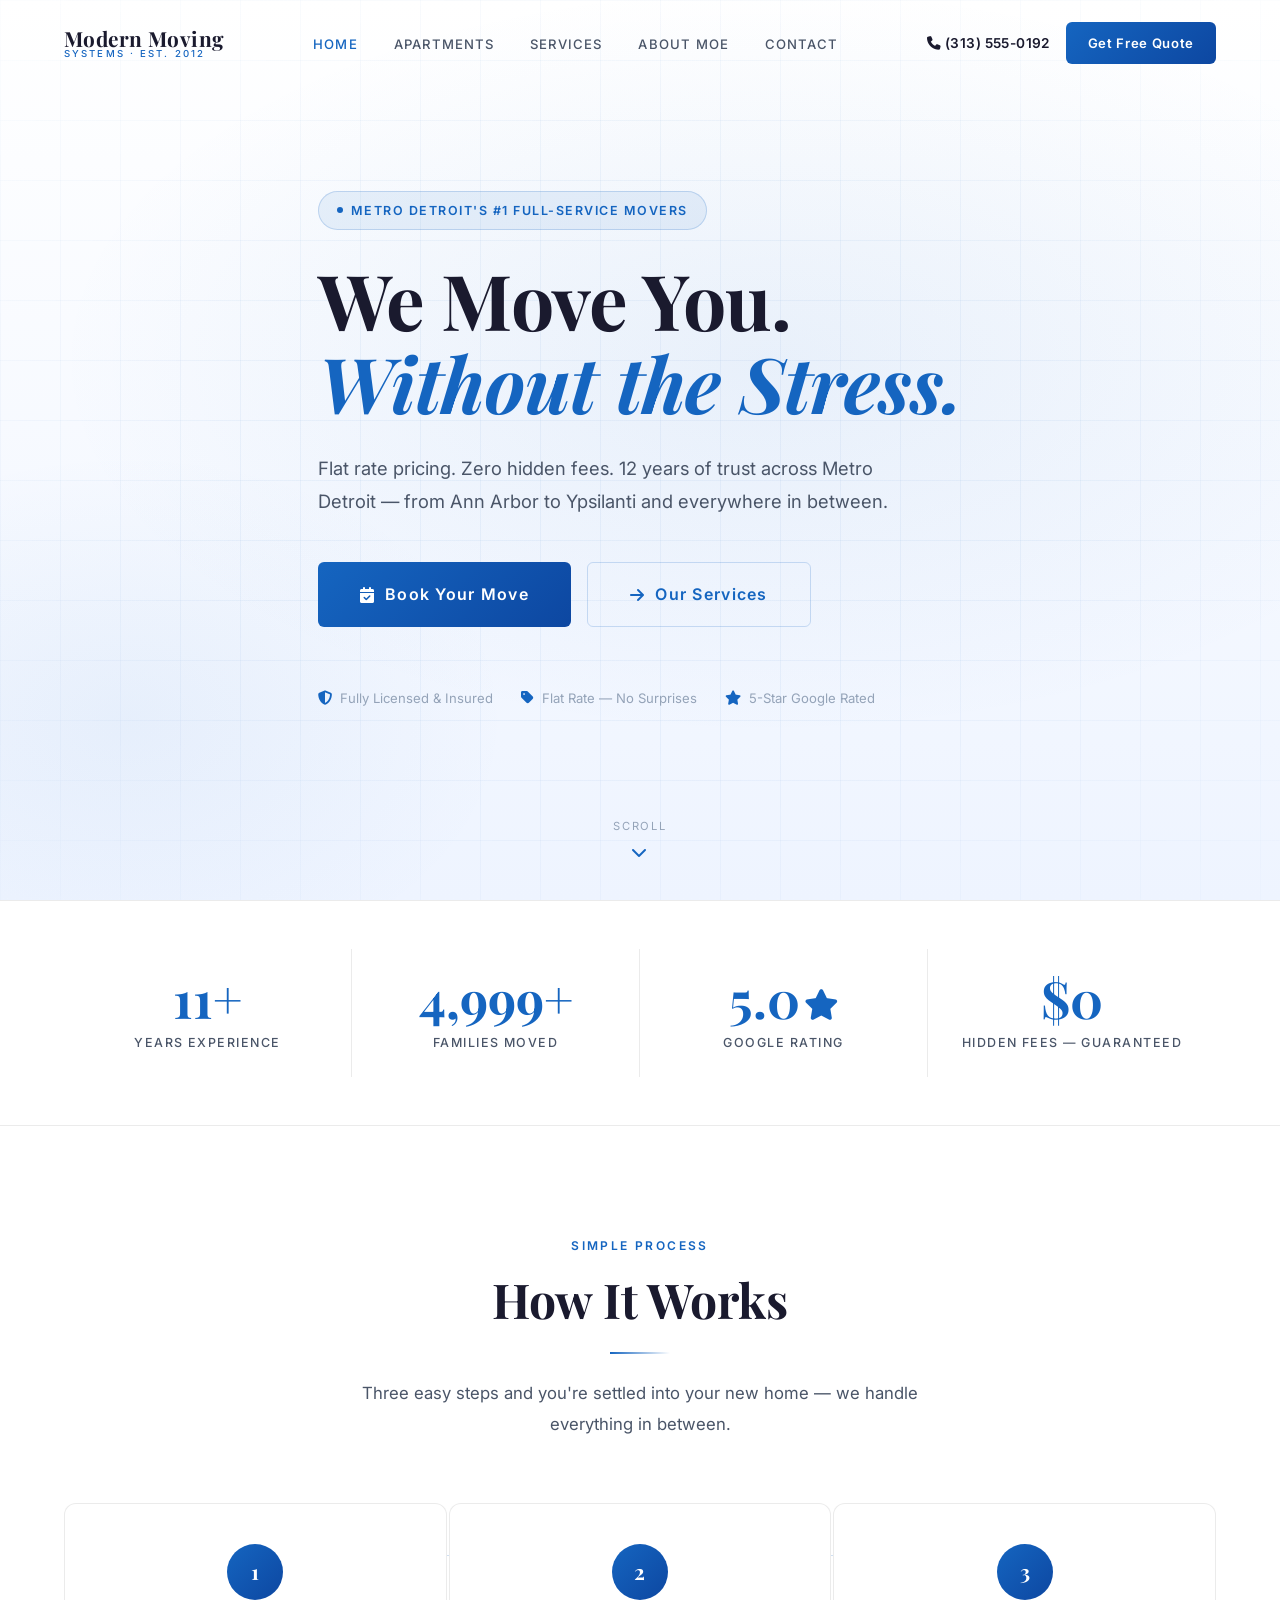
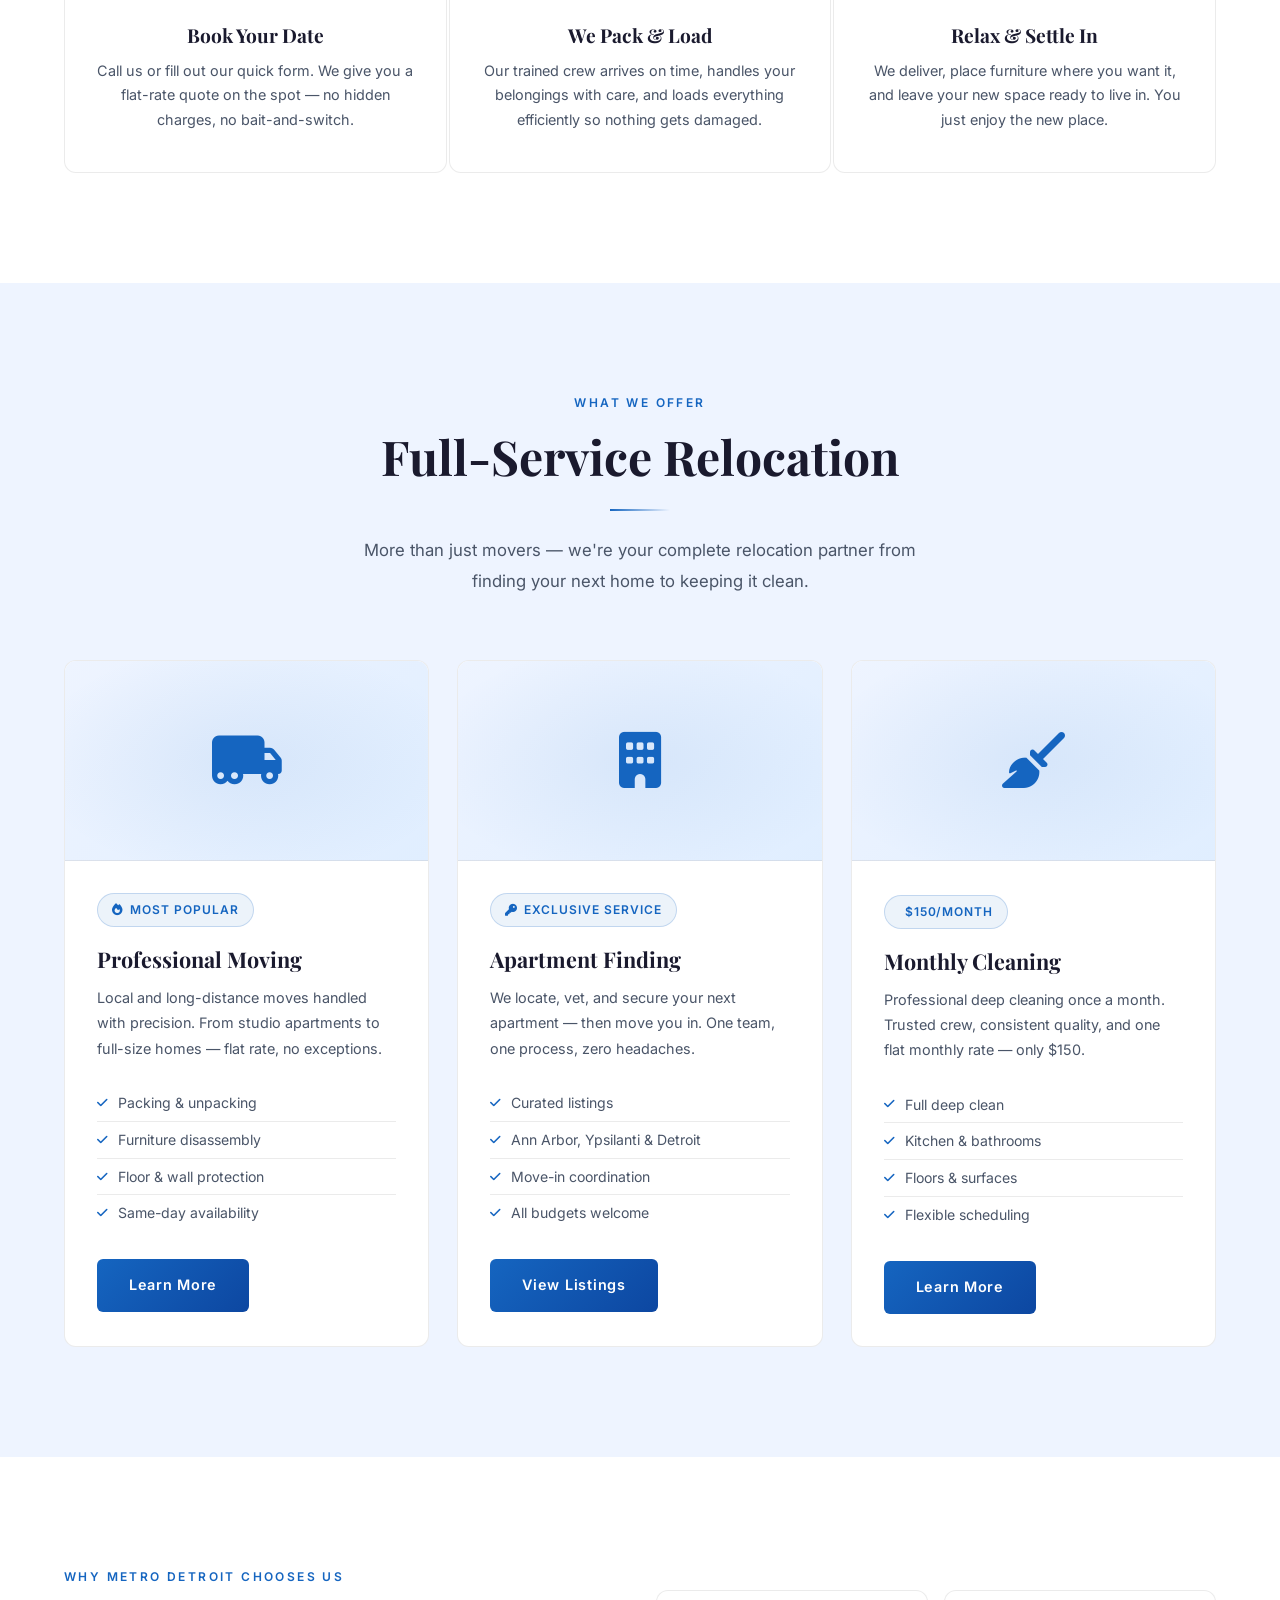
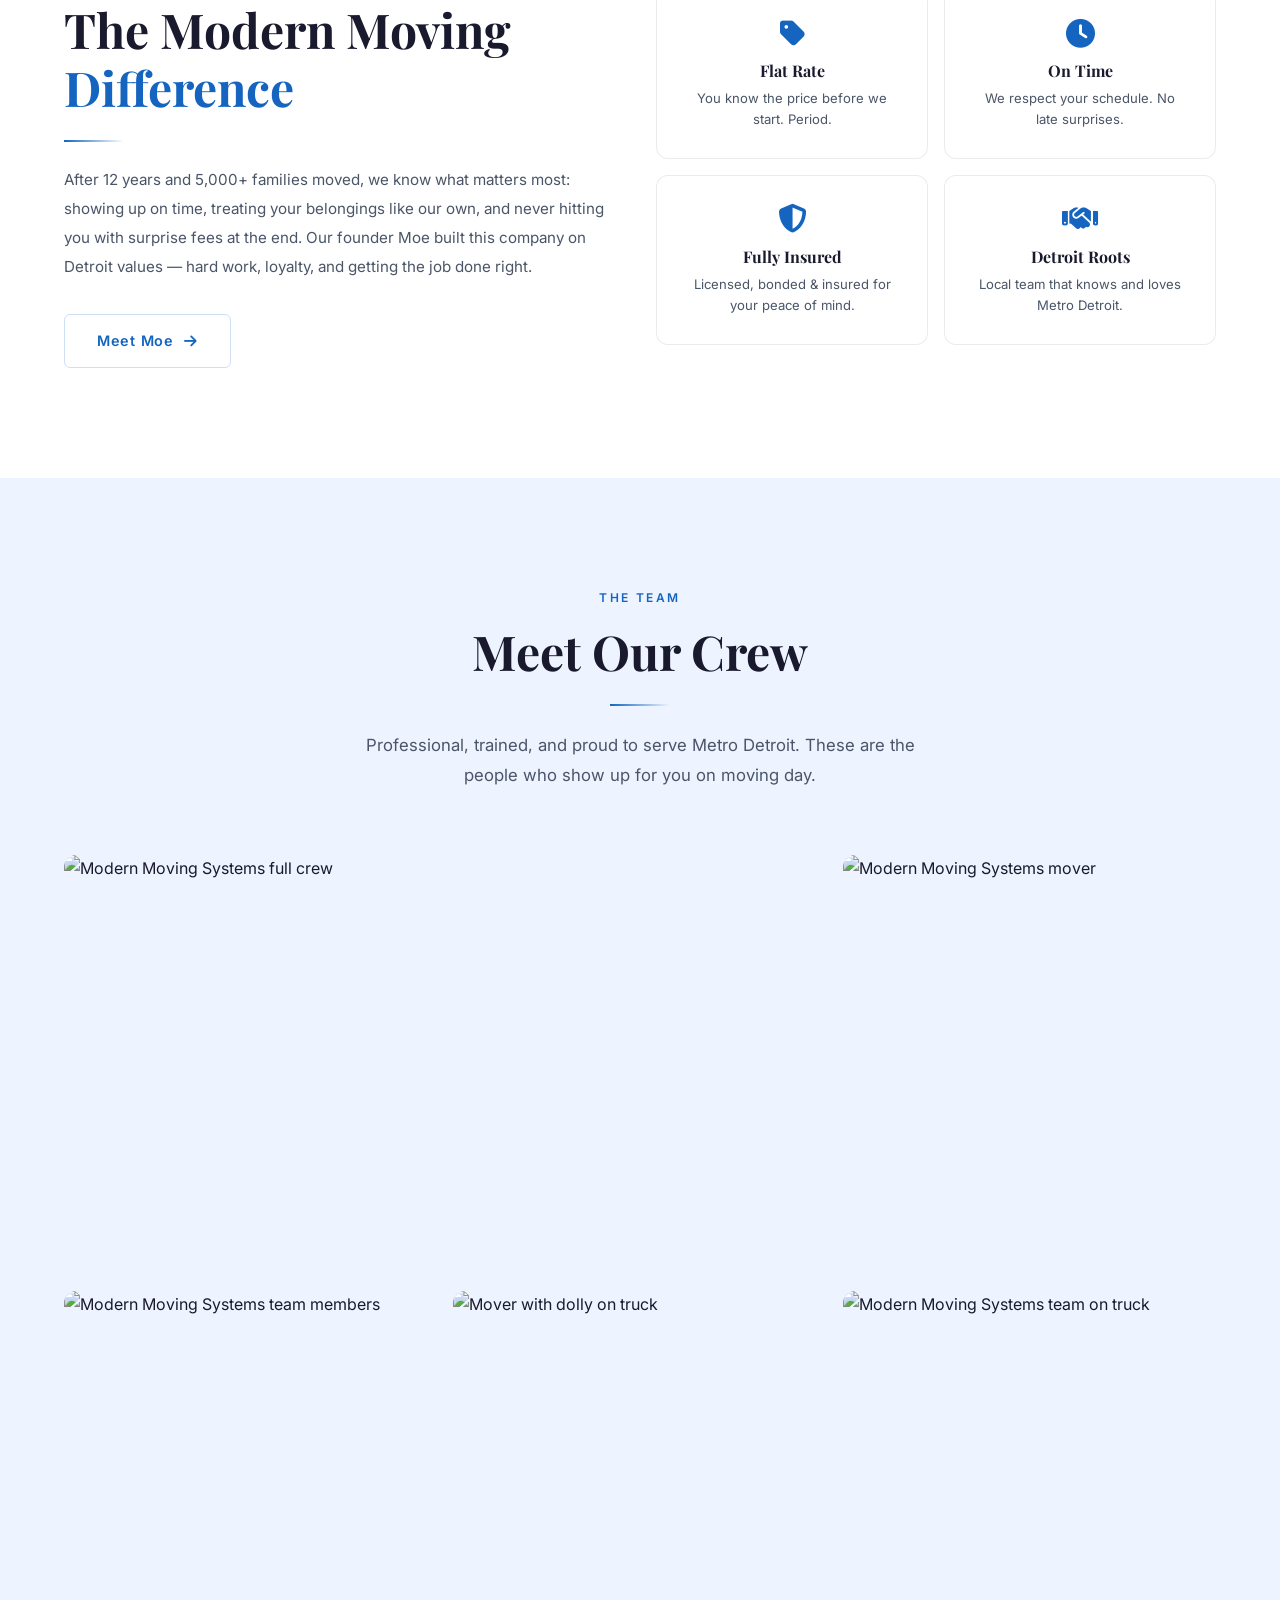
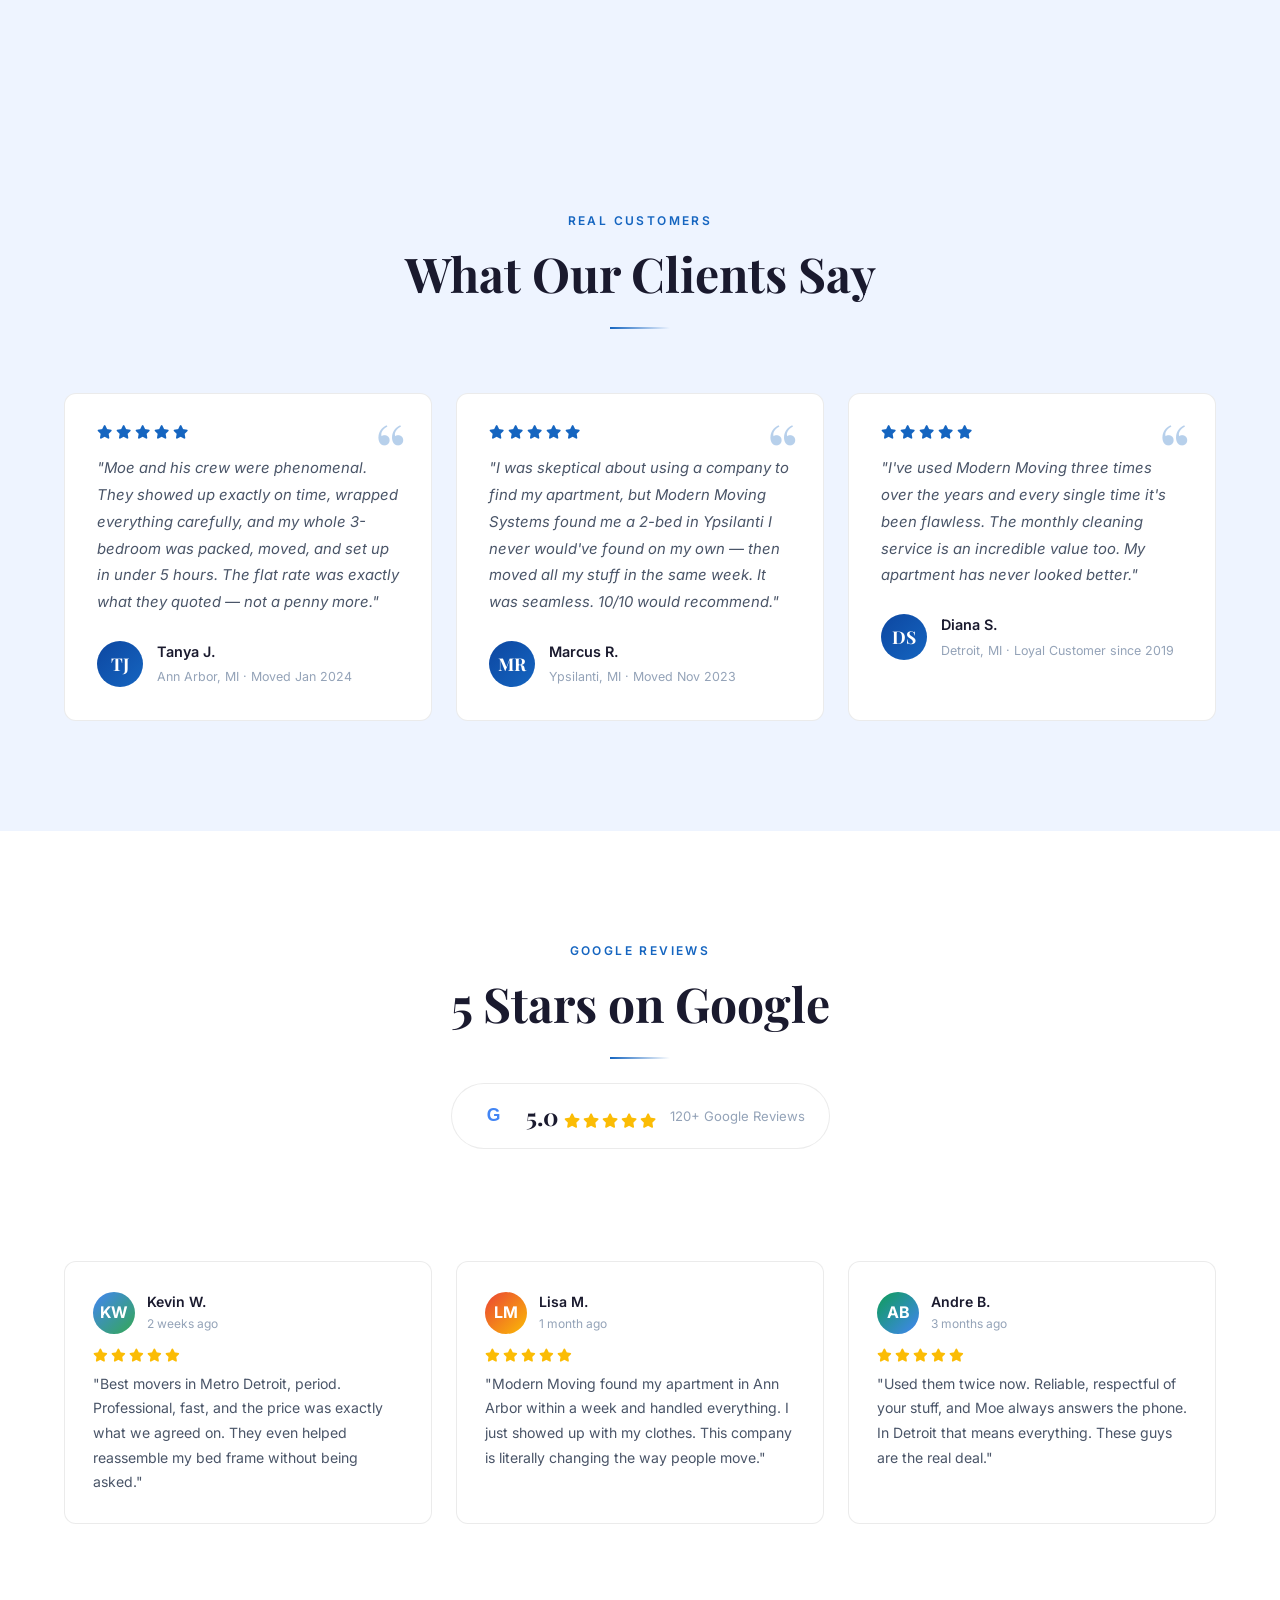
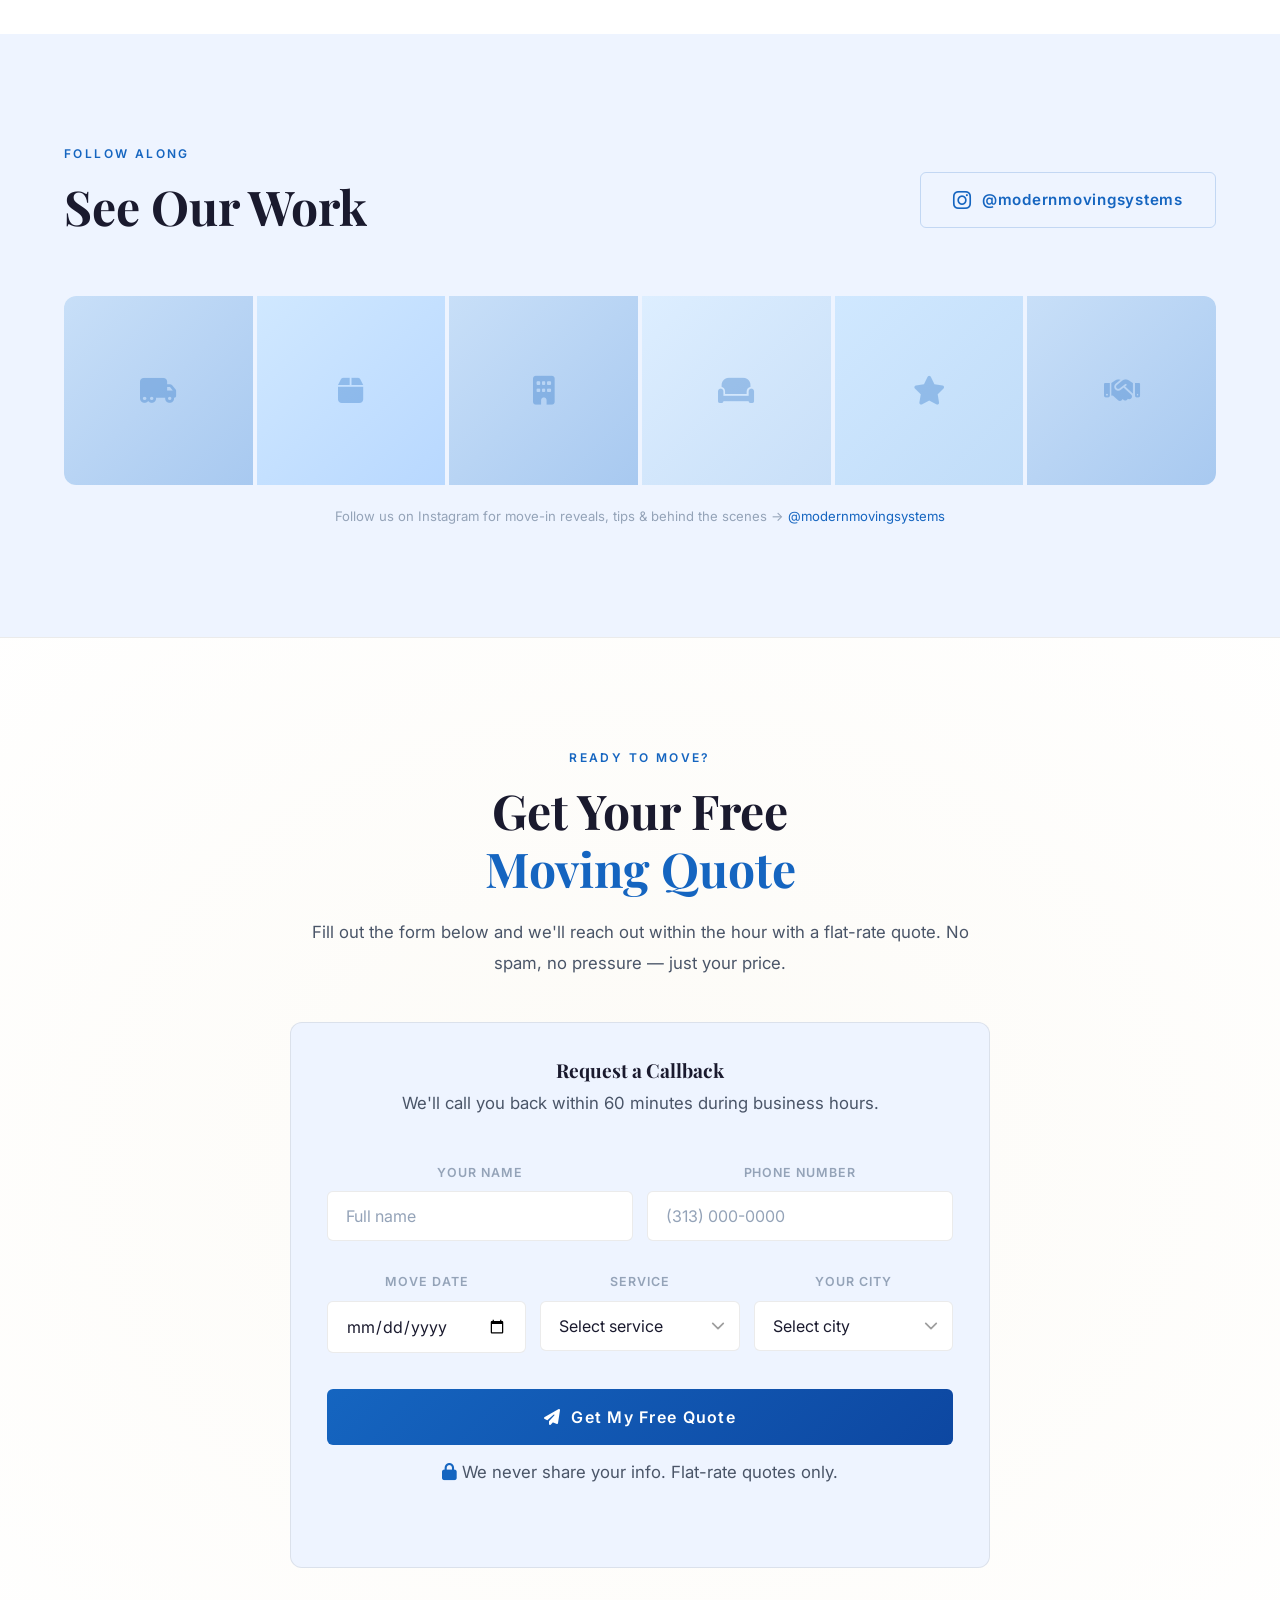
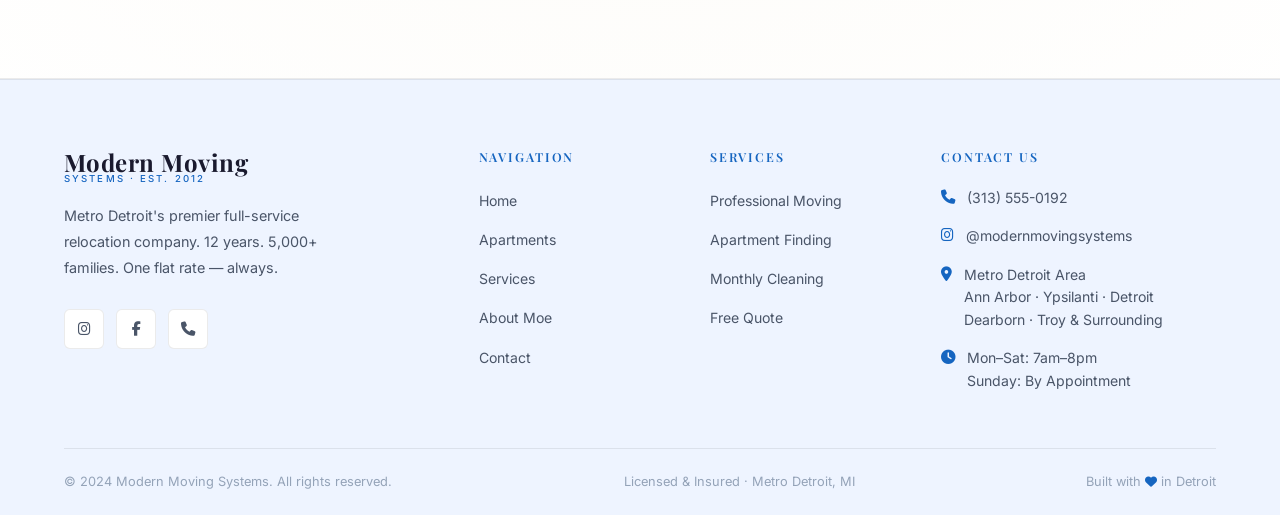
==== commit 57708ee9: "Redesign: white+blue theme, team photos, real apartment images - Changed color scheme from dark blac" ====
--- a/index.html
+++ b/index.html
@@ -272,6 +272,42 @@
                 <p style="font-size:0.82rem;color:var(--text-secondary);line-height:1.6;">Local team that knows and loves Metro Detroit.</p>
               </div>
             </div>
+          </div>
+        </div>
+      </div>
+    </section>
+
+    <!-- ═══════════════════════════════
+         CREW / TEAM PHOTOS
+    ═══════════════════════════════ -->
+    <section class="section crew-section" aria-labelledby="crew-title">
+      <div class="container">
+        <div class="section-header centered animate-on-scroll">
+          <span class="eyebrow">The Team</span>
+          <h2 class="section-title" id="crew-title">Meet Our Crew</h2>
+          <div class="divider centered"></div>
+          <p class="section-subtitle">Professional, trained, and proud to serve Metro Detroit. These are the people who show up for you on moving day.</p>
+        </div>
+        <div class="crew-mosaic animate-on-scroll">
+          <div class="crew-photo wide" style="height:420px;">
+            <img src="images/team-group-2.jpg" alt="Modern Moving Systems full crew" loading="lazy" />
+            <div class="crew-photo-caption">The Full Crew — Metro Detroit's Best</div>
+          </div>
+          <div class="crew-photo" style="height:420px;">
+            <img src="images/team-solo.jpg" alt="Modern Moving Systems mover" loading="lazy" />
+            <div class="crew-photo-caption">Ready to Roll</div>
+          </div>
+          <div class="crew-photo" style="height:300px;">
+            <img src="images/team1.jpg" alt="Modern Moving Systems team members" loading="lazy" />
+            <div class="crew-photo-caption">Crew Talk</div>
+          </div>
+          <div class="crew-photo" style="height:300px;">
+            <img src="images/team-action.jpg" alt="Mover with dolly on truck" loading="lazy" />
+            <div class="crew-photo-caption">Gear Up &amp; Go</div>
+          </div>
+          <div class="crew-photo" style="height:300px;">
+            <img src="images/team-group-3.jpg" alt="Modern Moving Systems team on truck" loading="lazy" />
+            <div class="crew-photo-caption">Stacked &amp; Ready</div>
           </div>
         </div>
       </div>
--- a/css/style.css
+++ b/css/style.css
@@ -4,27 +4,27 @@
 
 /* ── 1. Variables ── */
 :root {
-  --bg-primary:    #080808;
-  --bg-secondary:  #0F0F0F;
-  --bg-card:       #141414;
-  --bg-card-hover: #1C1C1C;
-  --gold:          #C9A84C;
-  --gold-light:    #E4C97A;
-  --gold-dark:     #9A7832;
-  --gold-muted:    rgba(201,168,76,0.12);
-  --gold-border:   rgba(201,168,76,0.25);
+  --bg-primary:    #FFFFFF;
+  --bg-secondary:  #EEF4FF;
+  --bg-card:       #FFFFFF;
+  --bg-card-hover: #E0EEFF;
+  --gold:          #1565C0;
+  --gold-light:    #42A5F5;
+  --gold-dark:     #0D47A1;
+  --gold-muted:    rgba(21,101,192,0.08);
+  --gold-border:   rgba(21,101,192,0.2);
   --white:         #FFFFFF;
-  --off-white:     #F5F2EC;
-  --text-primary:  #EDEBE6;
-  --text-secondary:#9E9E9E;
-  --text-muted:    #606060;
-  --border:        rgba(255,255,255,0.06);
+  --off-white:     #F4F8FF;
+  --text-primary:  #1A1A2E;
+  --text-secondary:#4A5568;
+  --text-muted:    #94A3B8;
+  --border:        rgba(0,0,0,0.08);
   --font-heading:  'Playfair Display', Georgia, serif;
   --font-body:     'Inter', system-ui, -apple-system, sans-serif;
   --section-py:    110px;
   --transition:    all 0.35s cubic-bezier(0.4,0,0.2,1);
-  --shadow-card:   0 8px 40px rgba(0,0,0,0.5);
-  --shadow-gold:   0 4px 30px rgba(201,168,76,0.18);
+  --shadow-card:   0 8px 40px rgba(0,0,0,0.08);
+  --shadow-gold:   0 4px 30px rgba(21,101,192,0.2);
   --radius:        6px;
   --radius-lg:     12px;
 }
@@ -67,7 +67,7 @@
   font-family: var(--font-heading);
   line-height: 1.2;
   font-weight: 700;
-  color: var(--white);
+  color: var(--text-primary);
 }
 .eyebrow {
   font-family: var(--font-body);
@@ -164,10 +164,11 @@
   transition: var(--transition);
 }
 .nav.scrolled {
-  background: rgba(8,8,8,0.95);
+  background: rgba(255,255,255,0.97);
   backdrop-filter: blur(20px);
   -webkit-backdrop-filter: blur(20px);
   border-bottom: 1px solid var(--border);
+  box-shadow: 0 2px 20px rgba(0,0,0,0.06);
   padding: 14px 0;
 }
 .nav-inner {
@@ -185,7 +186,7 @@
   font-family: var(--font-heading);
   font-size: 1.3rem;
   font-weight: 700;
-  color: var(--white);
+  color: var(--text-primary);
   letter-spacing: 0.02em;
 }
 .nav-logo-sub {
@@ -237,7 +238,7 @@
   display: none;
   position: fixed;
   top: 0; left: 0; right: 0; bottom: 0;
-  background: rgba(8,8,8,0.98);
+  background: rgba(13,71,161,0.98);
   backdrop-filter: blur(20px);
   z-index: 999;
   flex-direction: column;
@@ -274,16 +275,16 @@
   position: absolute;
   inset: 0;
   background:
-    radial-gradient(ellipse 80% 60% at 60% 40%, rgba(201,168,76,0.06) 0%, transparent 70%),
-    radial-gradient(ellipse 50% 50% at 10% 80%, rgba(201,168,76,0.04) 0%, transparent 60%),
-    linear-gradient(180deg, var(--bg-primary) 0%, #0C0C0C 100%);
+    radial-gradient(ellipse 80% 60% at 60% 40%, rgba(21,101,192,0.07) 0%, transparent 70%),
+    radial-gradient(ellipse 50% 50% at 10% 80%, rgba(21,101,192,0.05) 0%, transparent 60%),
+    linear-gradient(180deg, #FFFFFF 0%, #EEF4FF 100%);
 }
 .hero-grid {
   position: absolute;
   inset: 0;
   background-image:
-    linear-gradient(rgba(201,168,76,0.04) 1px, transparent 1px),
-    linear-gradient(90deg, rgba(201,168,76,0.04) 1px, transparent 1px);
+    linear-gradient(rgba(21,101,192,0.05) 1px, transparent 1px),
+    linear-gradient(90deg, rgba(21,101,192,0.05) 1px, transparent 1px);
   background-size: 60px 60px;
   mask-image: radial-gradient(ellipse 80% 80% at 50% 50%, black 40%, transparent 100%);
   -webkit-mask-image: radial-gradient(ellipse 80% 80% at 50% 50%, black 40%, transparent 100%);
@@ -572,7 +573,7 @@
   color: var(--bg-primary);
   flex-shrink: 0;
 }
-.testimonial-name { font-size: 0.9rem; font-weight: 600; color: var(--white); }
+.testimonial-name { font-size: 0.9rem; font-weight: 600; color: var(--text-primary); }
 .testimonial-meta { font-size: 0.78rem; color: var(--text-muted); margin-top: 2px; }
 
 /* ── 12. Google Reviews ── */
@@ -604,7 +605,7 @@
   align-items: baseline;
   gap: 6px;
 }
-.google-rating-num { font-size: 1.5rem; font-weight: 700; color: var(--white); font-family: var(--font-heading); }
+.google-rating-num { font-size: 1.5rem; font-weight: 700; color: var(--text-primary); font-family: var(--font-heading); }
 .google-rating-stars { display: flex; gap: 3px; }
 .google-rating-stars i { color: #FBBC05; font-size: 0.9rem; }
 .google-reviews-count { font-size: 0.82rem; color: var(--text-muted); }
@@ -631,7 +632,7 @@
   flex-shrink: 0;
 }
 .review-info { flex: 1; }
-.review-name { font-size: 0.88rem; font-weight: 600; color: var(--white); }
+.review-name { font-size: 0.88rem; font-weight: 600; color: var(--text-primary); }
 .review-date { font-size: 0.75rem; color: var(--text-muted); }
 .review-stars { display: flex; gap: 3px; margin-bottom: 10px; }
 .review-stars i { color: #FBBC05; font-size: 0.82rem; }
@@ -672,12 +673,12 @@
   inset: 0;
   background: linear-gradient(135deg, var(--bg-card), var(--bg-card-hover));
 }
-.instagram-tile:nth-child(1) .instagram-tile-bg { background: linear-gradient(135deg, #1a1205, #2a1e08); }
-.instagram-tile:nth-child(2) .instagram-tile-bg { background: linear-gradient(135deg, #0a1520, #101f2e); }
-.instagram-tile:nth-child(3) .instagram-tile-bg { background: linear-gradient(135deg, #1a1205, #221808); }
-.instagram-tile:nth-child(4) .instagram-tile-bg { background: linear-gradient(135deg, #0f0f0f, #1a1a1a); }
-.instagram-tile:nth-child(5) .instagram-tile-bg { background: linear-gradient(135deg, #0d150d, #121e12); }
-.instagram-tile:nth-child(6) .instagram-tile-bg { background: linear-gradient(135deg, #1a1205, #2a1e08); }
+.instagram-tile:nth-child(1) .instagram-tile-bg { background: linear-gradient(135deg, #c8dff8, #a8c9f0); }
+.instagram-tile:nth-child(2) .instagram-tile-bg { background: linear-gradient(135deg, #d0e8ff, #b8d8ff); }
+.instagram-tile:nth-child(3) .instagram-tile-bg { background: linear-gradient(135deg, #c8dff8, #a8c9f0); }
+.instagram-tile:nth-child(4) .instagram-tile-bg { background: linear-gradient(135deg, #ddeeff, #c8dff8); }
+.instagram-tile:nth-child(5) .instagram-tile-bg { background: linear-gradient(135deg, #d0e8ff, #c0dcf8); }
+.instagram-tile:nth-child(6) .instagram-tile-bg { background: linear-gradient(135deg, #c8dff8, #a8c9f0); }
 .instagram-tile-icon {
   position: relative;
   z-index: 1;
@@ -688,7 +689,7 @@
 .instagram-overlay {
   position: absolute;
   inset: 0;
-  background: rgba(201,168,76,0.85);
+  background: rgba(21,101,192,0.85);
   display: flex;
   align-items: center;
   justify-content: center;
@@ -883,7 +884,7 @@
 .apt-body { padding: 24px; }
 .apt-price { font-family: var(--font-heading); font-size: 1.6rem; font-weight: 700; color: var(--gold); margin-bottom: 4px; }
 .apt-price span { font-size: 0.85rem; font-weight: 400; color: var(--text-muted); font-family: var(--font-body); }
-.apt-name { font-size: 0.95rem; font-weight: 600; color: var(--white); margin-bottom: 6px; }
+.apt-name { font-size: 0.95rem; font-weight: 600; color: var(--text-primary); margin-bottom: 6px; }
 .apt-location { display: flex; align-items: center; gap: 6px; font-size: 0.82rem; color: var(--text-muted); margin-bottom: 16px; }
 .apt-location i { color: var(--gold); font-size: 0.8rem; }
 .apt-details { display: flex; gap: 16px; margin-bottom: 20px; }
@@ -969,7 +970,7 @@
   transition: var(--transition);
 }
 .faq-question:hover { background: var(--bg-card-hover); }
-.faq-question h4 { font-size: 0.95rem; font-weight: 600; color: var(--white); font-family: var(--font-body); }
+.faq-question h4 { font-size: 0.95rem; font-weight: 600; color: var(--text-primary); font-family: var(--font-body); }
 .faq-question i { color: var(--gold); font-size: 0.85rem; transition: var(--transition); flex-shrink: 0; }
 .faq-item.open .faq-question i { transform: rotate(45deg); }
 .faq-answer { display: none; padding: 0 24px 22px; }
@@ -1090,7 +1091,7 @@
 .contact-method-icon i { color: var(--gold); font-size: 1.1rem; }
 .contact-method-info { flex: 1; }
 .contact-method-label { font-size: 0.72rem; font-weight: 600; letter-spacing: 0.12em; text-transform: uppercase; color: var(--text-muted); margin-bottom: 4px; }
-.contact-method-value { font-size: 0.95rem; font-weight: 600; color: var(--white); }
+.contact-method-value { font-size: 0.95rem; font-weight: 600; color: var(--text-primary); }
 .contact-method-sub { font-size: 0.8rem; color: var(--text-muted); margin-top: 2px; }
 .service-areas-block h4 {
   font-size: 0.75rem;
@@ -1231,3 +1232,71 @@
   .stat-item { border-right: none; border-bottom: 1px solid var(--border); }
   .stat-item:last-child { border-bottom: none; }
 }
+
+/* ── 24. Crew / Team Photos Section ── */
+.crew-section { background: var(--bg-secondary); }
+.crew-mosaic {
+  display: grid;
+  grid-template-columns: 1fr 1fr 1fr;
+  grid-template-rows: auto auto;
+  gap: 16px;
+}
+.crew-photo {
+  border-radius: var(--radius-lg);
+  overflow: hidden;
+  position: relative;
+}
+.crew-photo.wide {
+  grid-column: span 2;
+}
+.crew-photo img {
+  width: 100%;
+  height: 100%;
+  object-fit: cover;
+  display: block;
+  transition: transform 0.5s ease;
+}
+.crew-photo:hover img { transform: scale(1.04); }
+.crew-photo-caption {
+  position: absolute;
+  bottom: 0; left: 0; right: 0;
+  background: linear-gradient(to top, rgba(13,71,161,0.85), transparent);
+  padding: 24px 20px 16px;
+  color: #fff;
+  font-size: 0.82rem;
+  font-weight: 600;
+  letter-spacing: 0.06em;
+  opacity: 0;
+  transition: var(--transition);
+}
+.crew-photo:hover .crew-photo-caption { opacity: 1; }
+
+/* Real apartment photos */
+.apt-image img {
+  width: 100%;
+  height: 100%;
+  object-fit: cover;
+  display: block;
+  position: absolute;
+  inset: 0;
+  transition: transform 0.5s ease;
+}
+.apt-card:hover .apt-image img { transform: scale(1.05); }
+
+/* About page real photo */
+.about-photo img {
+  width: 100%;
+  height: 100%;
+  object-fit: cover;
+  position: absolute;
+  inset: 0;
+}
+
+@media (max-width: 900px) {
+  .crew-mosaic { grid-template-columns: 1fr 1fr; }
+  .crew-photo.wide { grid-column: span 2; }
+}
+@media (max-width: 600px) {
+  .crew-mosaic { grid-template-columns: 1fr; }
+  .crew-photo.wide { grid-column: span 1; }
+}
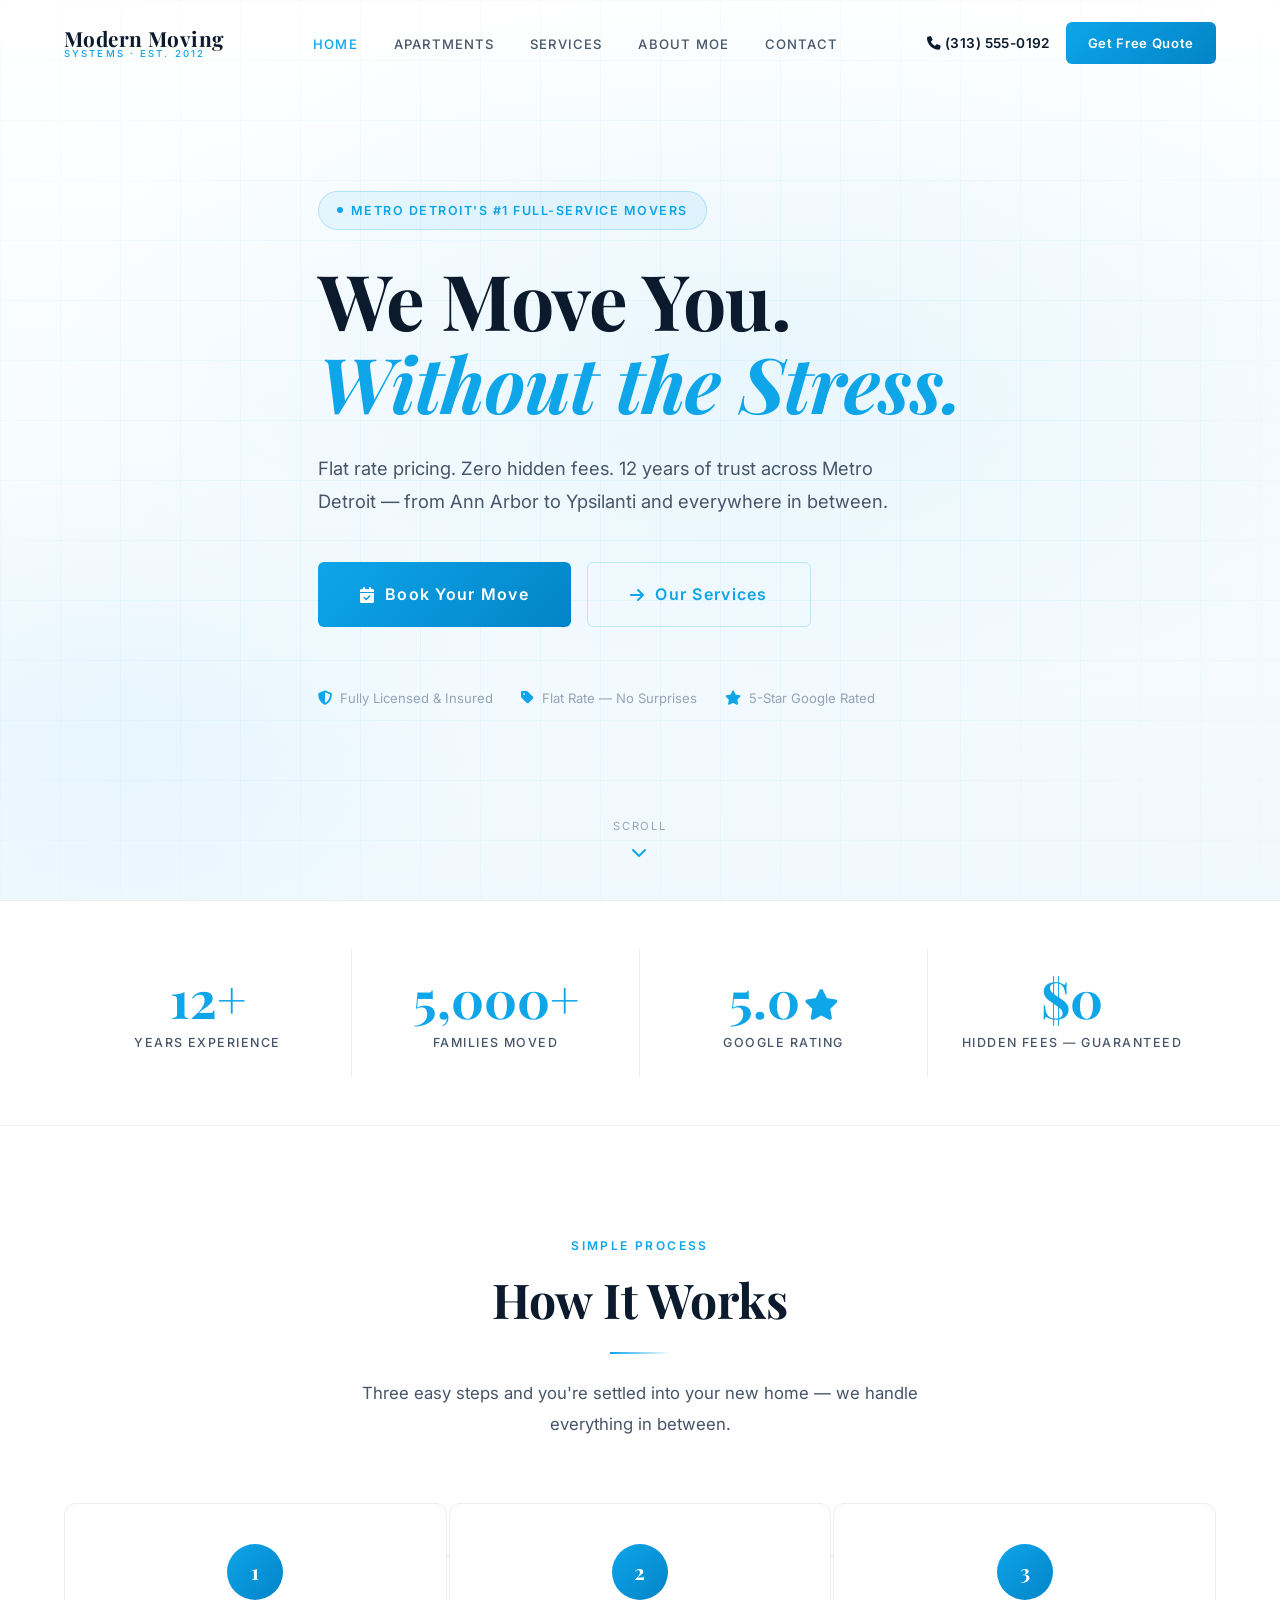
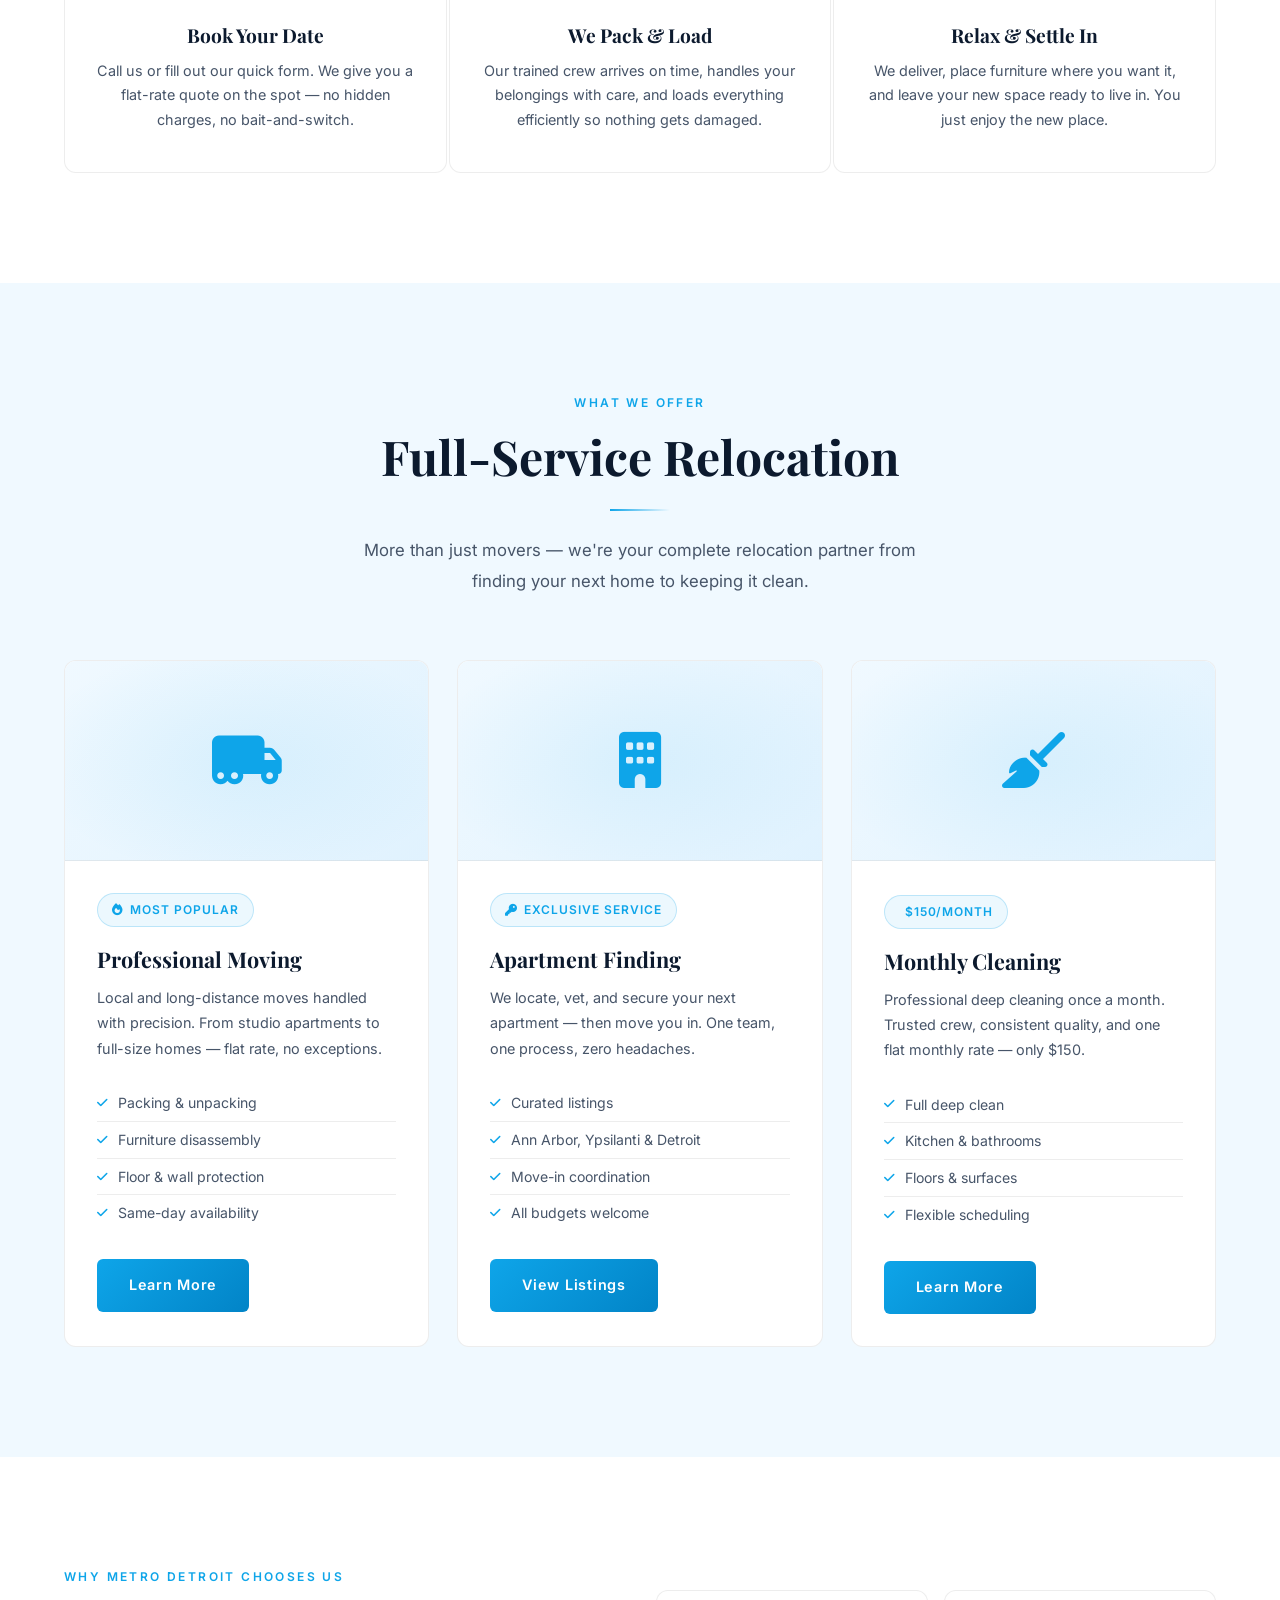
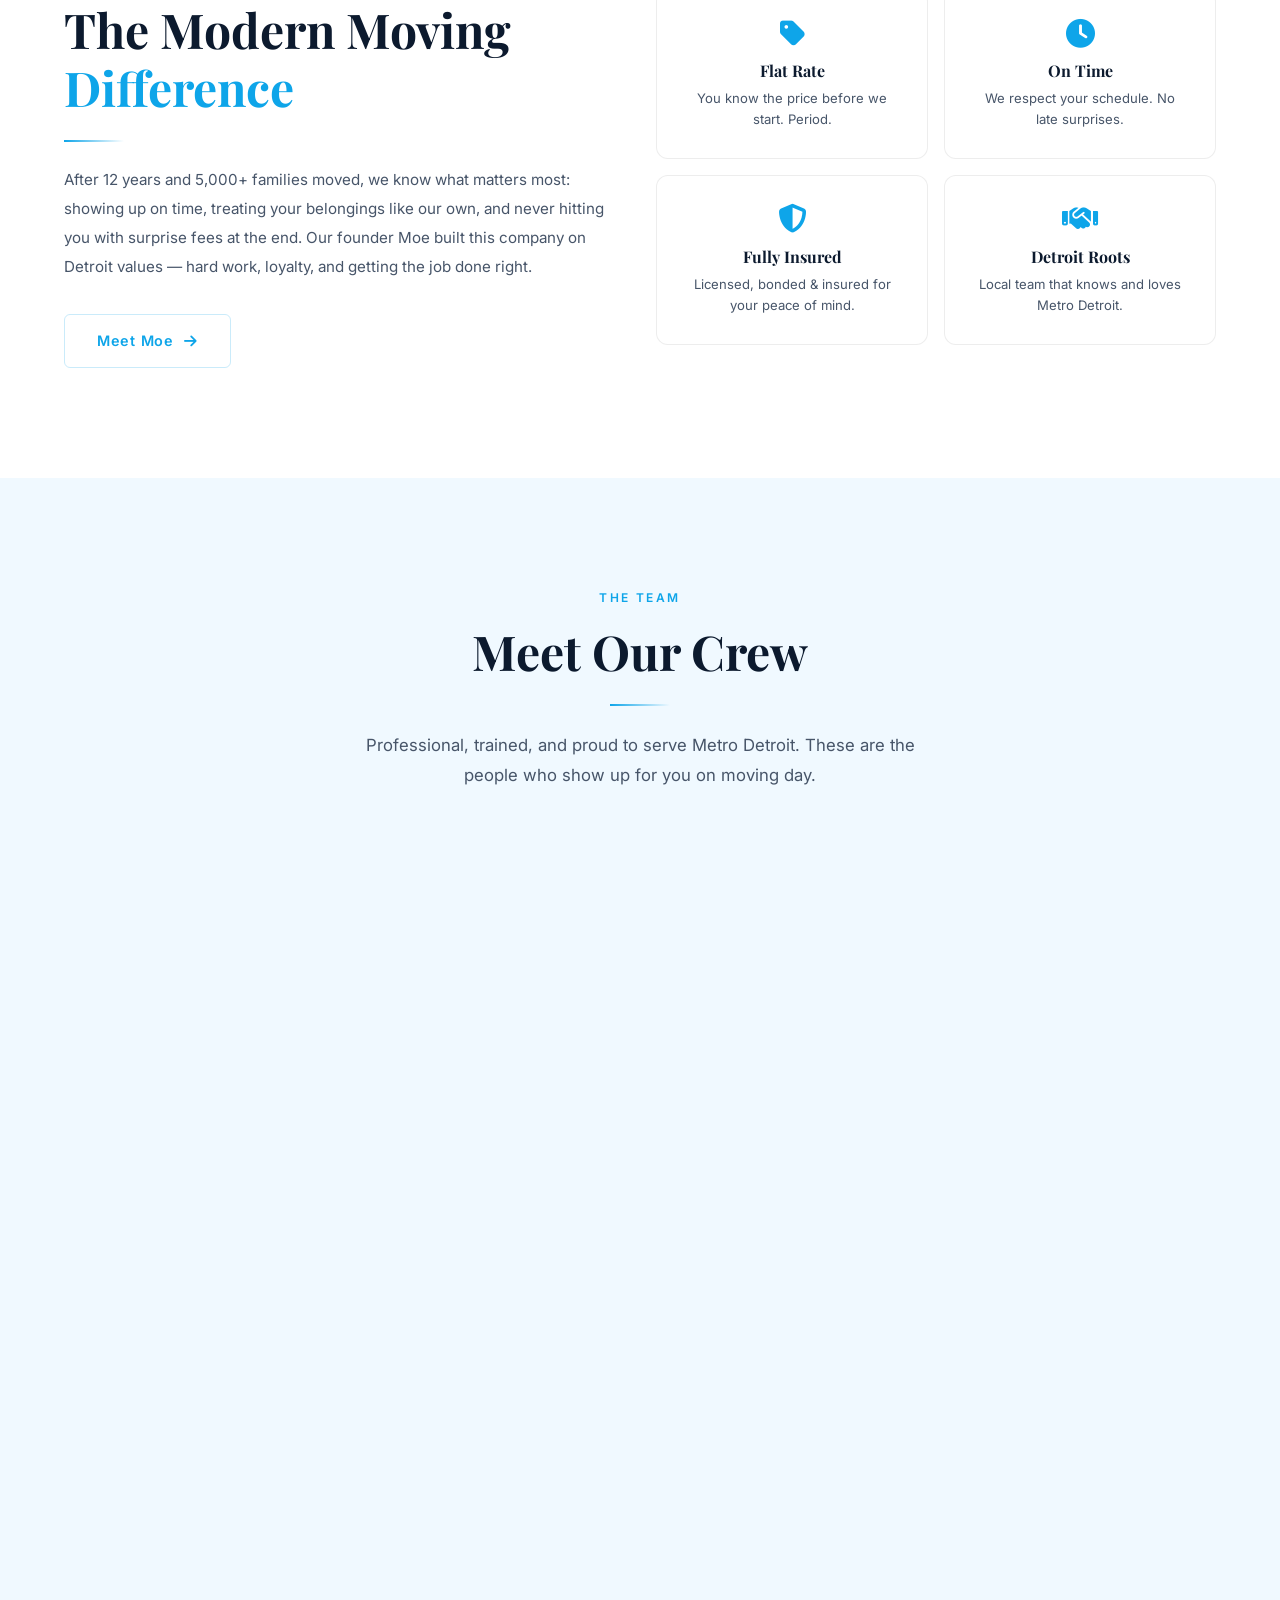
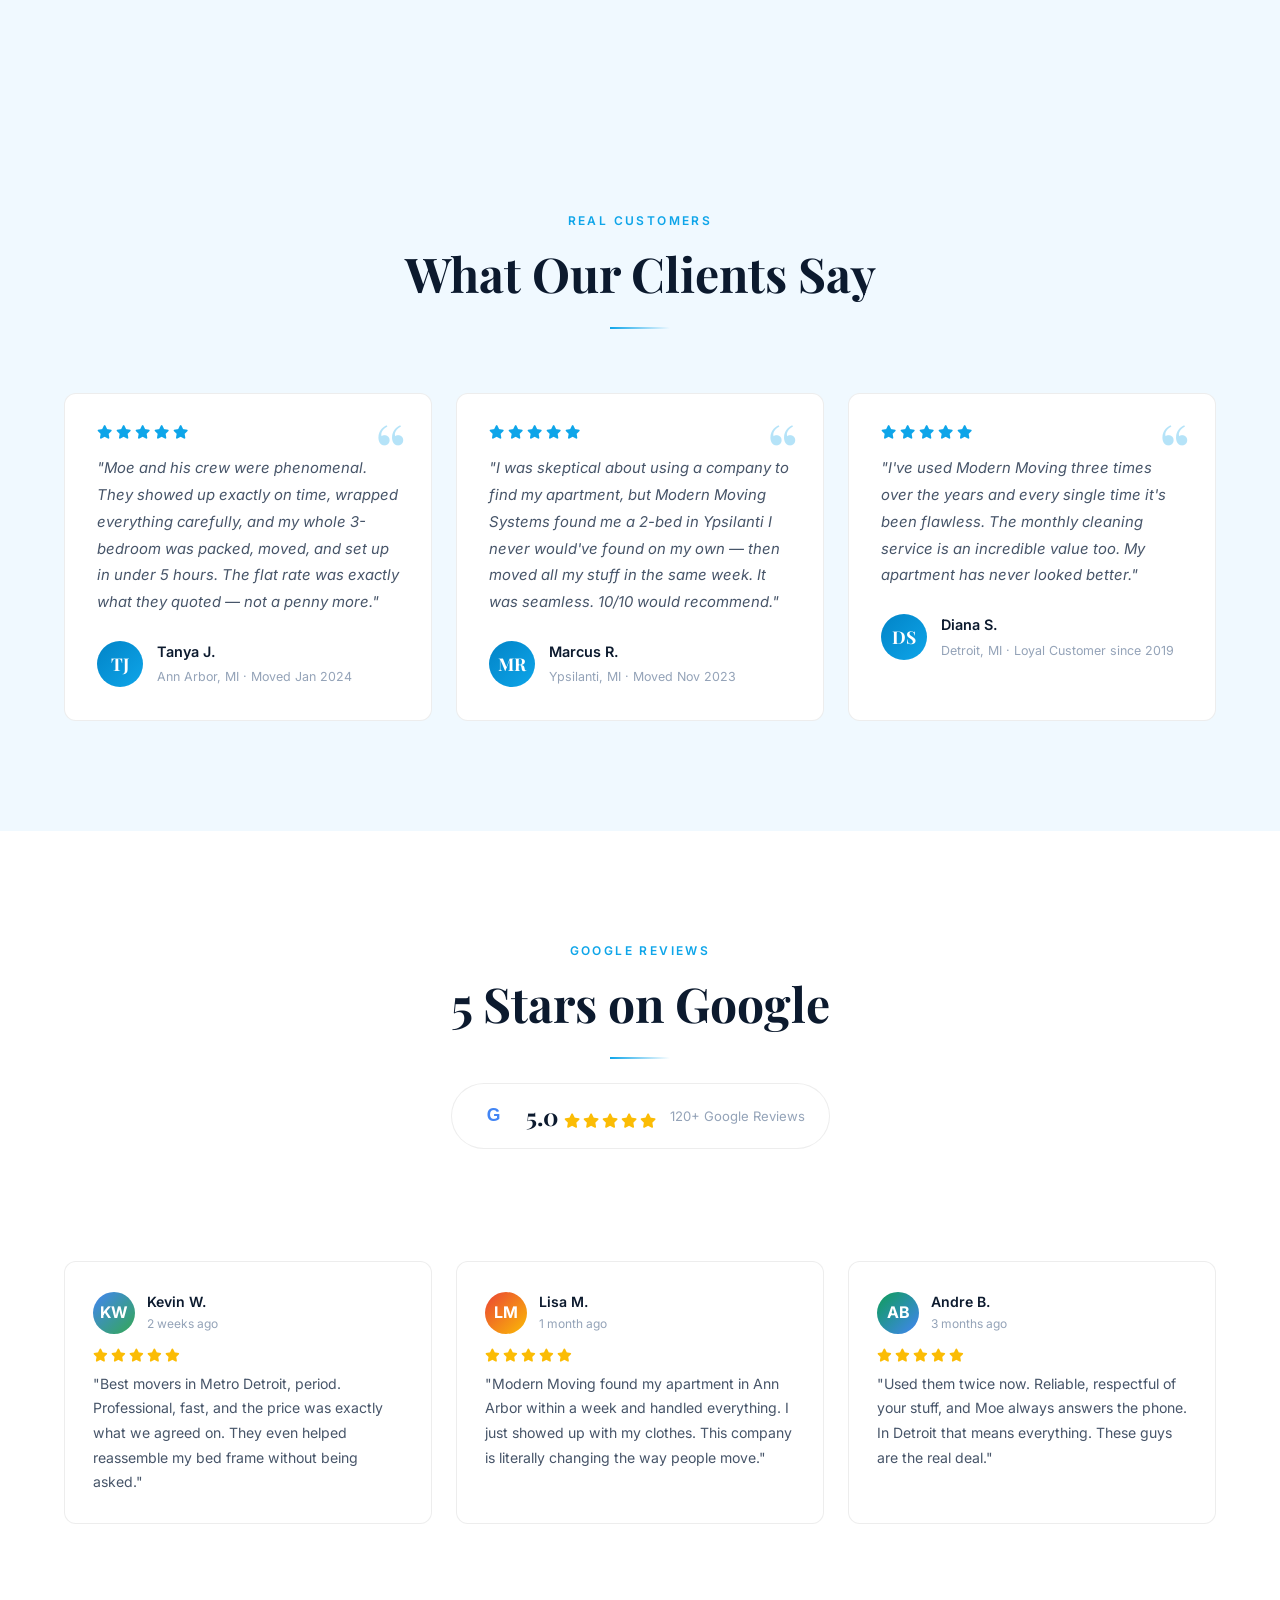
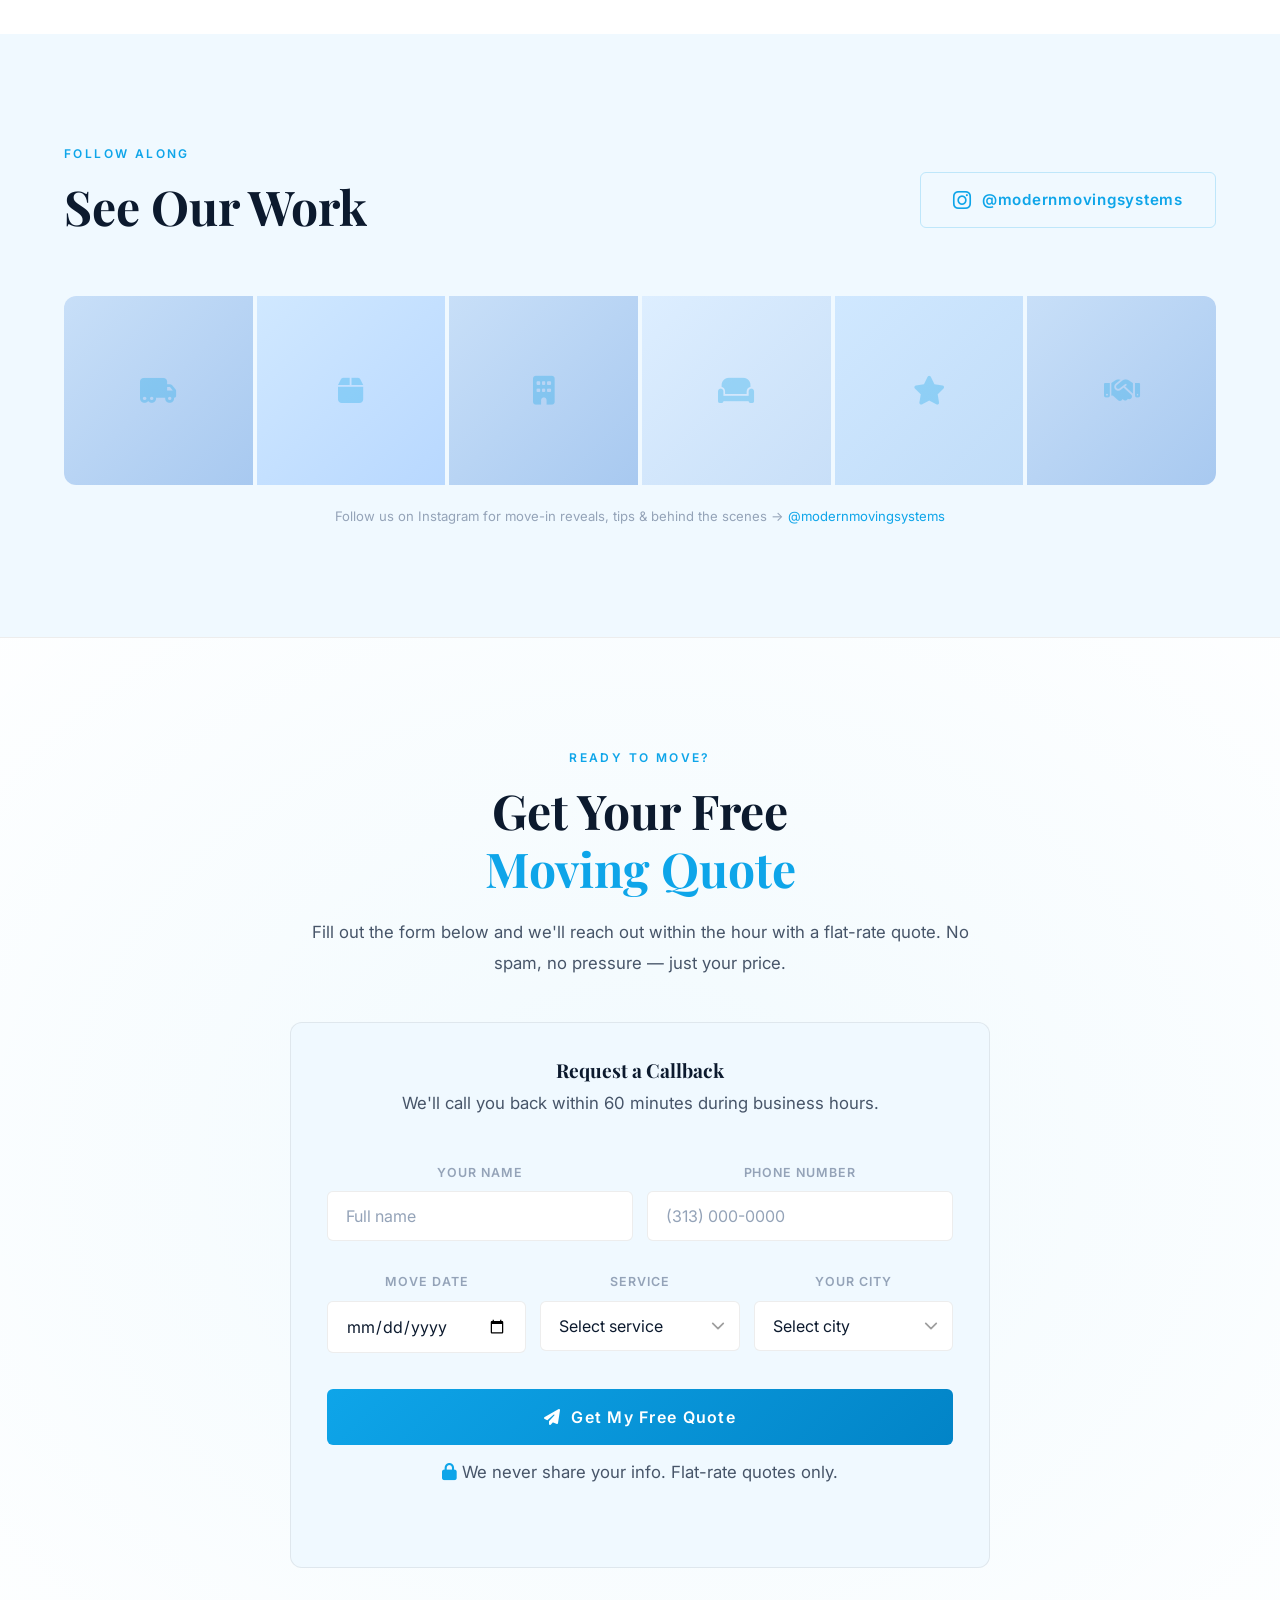
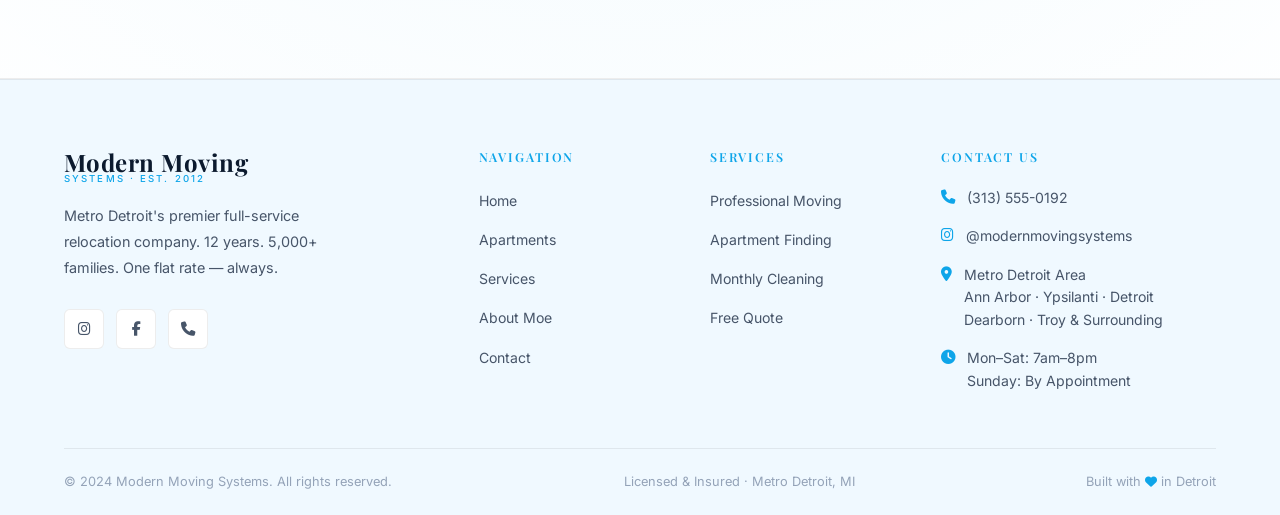
==== commit 11903786: "Fix colors: vibrant sky-blue palette, hamburger, crew photo fallbacks - Replaced heavy dark navy (#1" ====
--- a/index.html
+++ b/index.html
@@ -290,23 +290,23 @@
         </div>
         <div class="crew-mosaic animate-on-scroll">
           <div class="crew-photo wide" style="height:420px;">
-            <img src="images/team-group-2.jpg" alt="Modern Moving Systems full crew" loading="lazy" />
+            <img src="images/team-group-2.jpg" alt="Modern Moving Systems full crew" loading="lazy" onerror="this.src='https://picsum.photos/seed/crew-group/900/420'" />
             <div class="crew-photo-caption">The Full Crew — Metro Detroit's Best</div>
           </div>
           <div class="crew-photo" style="height:420px;">
-            <img src="images/team-solo.jpg" alt="Modern Moving Systems mover" loading="lazy" />
+            <img src="images/team-solo.jpg" alt="Modern Moving Systems mover" loading="lazy" onerror="this.src='https://picsum.photos/seed/crew-solo/440/420'" />
             <div class="crew-photo-caption">Ready to Roll</div>
           </div>
           <div class="crew-photo" style="height:300px;">
-            <img src="images/team1.jpg" alt="Modern Moving Systems team members" loading="lazy" />
+            <img src="images/team1.jpg" alt="Modern Moving Systems team members" loading="lazy" onerror="this.src='https://picsum.photos/seed/crew-talk/440/300'" />
             <div class="crew-photo-caption">Crew Talk</div>
           </div>
           <div class="crew-photo" style="height:300px;">
-            <img src="images/team-action.jpg" alt="Mover with dolly on truck" loading="lazy" />
+            <img src="images/team-action.jpg" alt="Mover with dolly on truck" loading="lazy" onerror="this.src='https://picsum.photos/seed/crew-action/440/300'" />
             <div class="crew-photo-caption">Gear Up &amp; Go</div>
           </div>
           <div class="crew-photo" style="height:300px;">
-            <img src="images/team-group-3.jpg" alt="Modern Moving Systems team on truck" loading="lazy" />
+            <img src="images/team-group-3.jpg" alt="Modern Moving Systems team on truck" loading="lazy" onerror="this.src='https://picsum.photos/seed/crew-stacked/440/300'" />
             <div class="crew-photo-caption">Stacked &amp; Ready</div>
           </div>
         </div>
--- a/css/style.css
+++ b/css/style.css
@@ -5,26 +5,26 @@
 /* ── 1. Variables ── */
 :root {
   --bg-primary:    #FFFFFF;
-  --bg-secondary:  #EEF4FF;
+  --bg-secondary:  #F0F9FF;
   --bg-card:       #FFFFFF;
-  --bg-card-hover: #E0EEFF;
-  --gold:          #1565C0;
-  --gold-light:    #42A5F5;
-  --gold-dark:     #0D47A1;
-  --gold-muted:    rgba(21,101,192,0.08);
-  --gold-border:   rgba(21,101,192,0.2);
+  --bg-card-hover: #E0F2FE;
+  --gold:          #0EA5E9;
+  --gold-light:    #38BDF8;
+  --gold-dark:     #0284C7;
+  --gold-muted:    rgba(14,165,233,0.08);
+  --gold-border:   rgba(14,165,233,0.22);
   --white:         #FFFFFF;
-  --off-white:     #F4F8FF;
-  --text-primary:  #1A1A2E;
-  --text-secondary:#4A5568;
+  --off-white:     #F0F9FF;
+  --text-primary:  #0C1A2E;
+  --text-secondary:#475569;
   --text-muted:    #94A3B8;
-  --border:        rgba(0,0,0,0.08);
+  --border:        rgba(0,0,0,0.07);
   --font-heading:  'Playfair Display', Georgia, serif;
   --font-body:     'Inter', system-ui, -apple-system, sans-serif;
   --section-py:    110px;
   --transition:    all 0.35s cubic-bezier(0.4,0,0.2,1);
-  --shadow-card:   0 8px 40px rgba(0,0,0,0.08);
-  --shadow-gold:   0 4px 30px rgba(21,101,192,0.2);
+  --shadow-card:   0 4px 24px rgba(0,0,0,0.06);
+  --shadow-gold:   0 4px 20px rgba(14,165,233,0.3);
   --radius:        6px;
   --radius-lg:     12px;
 }
@@ -227,7 +227,7 @@
   display: block;
   width: 24px;
   height: 2px;
-  background: var(--white);
+  background: var(--text-primary);
   transition: var(--transition);
   border-radius: 2px;
 }
@@ -238,7 +238,7 @@
   display: none;
   position: fixed;
   top: 0; left: 0; right: 0; bottom: 0;
-  background: rgba(13,71,161,0.98);
+  background: rgba(2,100,164,0.98);
   backdrop-filter: blur(20px);
   z-index: 999;
   flex-direction: column;
@@ -275,16 +275,16 @@
   position: absolute;
   inset: 0;
   background:
-    radial-gradient(ellipse 80% 60% at 60% 40%, rgba(21,101,192,0.07) 0%, transparent 70%),
-    radial-gradient(ellipse 50% 50% at 10% 80%, rgba(21,101,192,0.05) 0%, transparent 60%),
-    linear-gradient(180deg, #FFFFFF 0%, #EEF4FF 100%);
+    radial-gradient(ellipse 80% 60% at 60% 40%, rgba(14,165,233,0.07) 0%, transparent 70%),
+    radial-gradient(ellipse 50% 50% at 10% 80%, rgba(14,165,233,0.05) 0%, transparent 60%),
+    linear-gradient(180deg, #FFFFFF 0%, #F0F9FF 100%);
 }
 .hero-grid {
   position: absolute;
   inset: 0;
   background-image:
-    linear-gradient(rgba(21,101,192,0.05) 1px, transparent 1px),
-    linear-gradient(90deg, rgba(21,101,192,0.05) 1px, transparent 1px);
+    linear-gradient(rgba(14,165,233,0.05) 1px, transparent 1px),
+    linear-gradient(90deg, rgba(14,165,233,0.05) 1px, transparent 1px);
   background-size: 60px 60px;
   mask-image: radial-gradient(ellipse 80% 80% at 50% 50%, black 40%, transparent 100%);
   -webkit-mask-image: radial-gradient(ellipse 80% 80% at 50% 50%, black 40%, transparent 100%);
@@ -689,7 +689,7 @@
 .instagram-overlay {
   position: absolute;
   inset: 0;
-  background: rgba(21,101,192,0.85);
+  background: rgba(14,165,233,0.88);
   display: flex;
   align-items: center;
   justify-content: center;
@@ -717,7 +717,7 @@
   content: '';
   position: absolute;
   inset: 0;
-  background: radial-gradient(ellipse 80% 80% at 50% 50%, rgba(201,168,76,0.05), transparent);
+  background: radial-gradient(ellipse 80% 80% at 50% 50%, rgba(14,165,233,0.06), transparent);
 }
 .cta-inner { position: relative; z-index: 1; text-align: center; max-width: 700px; margin: 0 auto; }
 .cta-inner h2 { font-size: clamp(2rem, 4vw, 3rem); margin-bottom: 20px; }
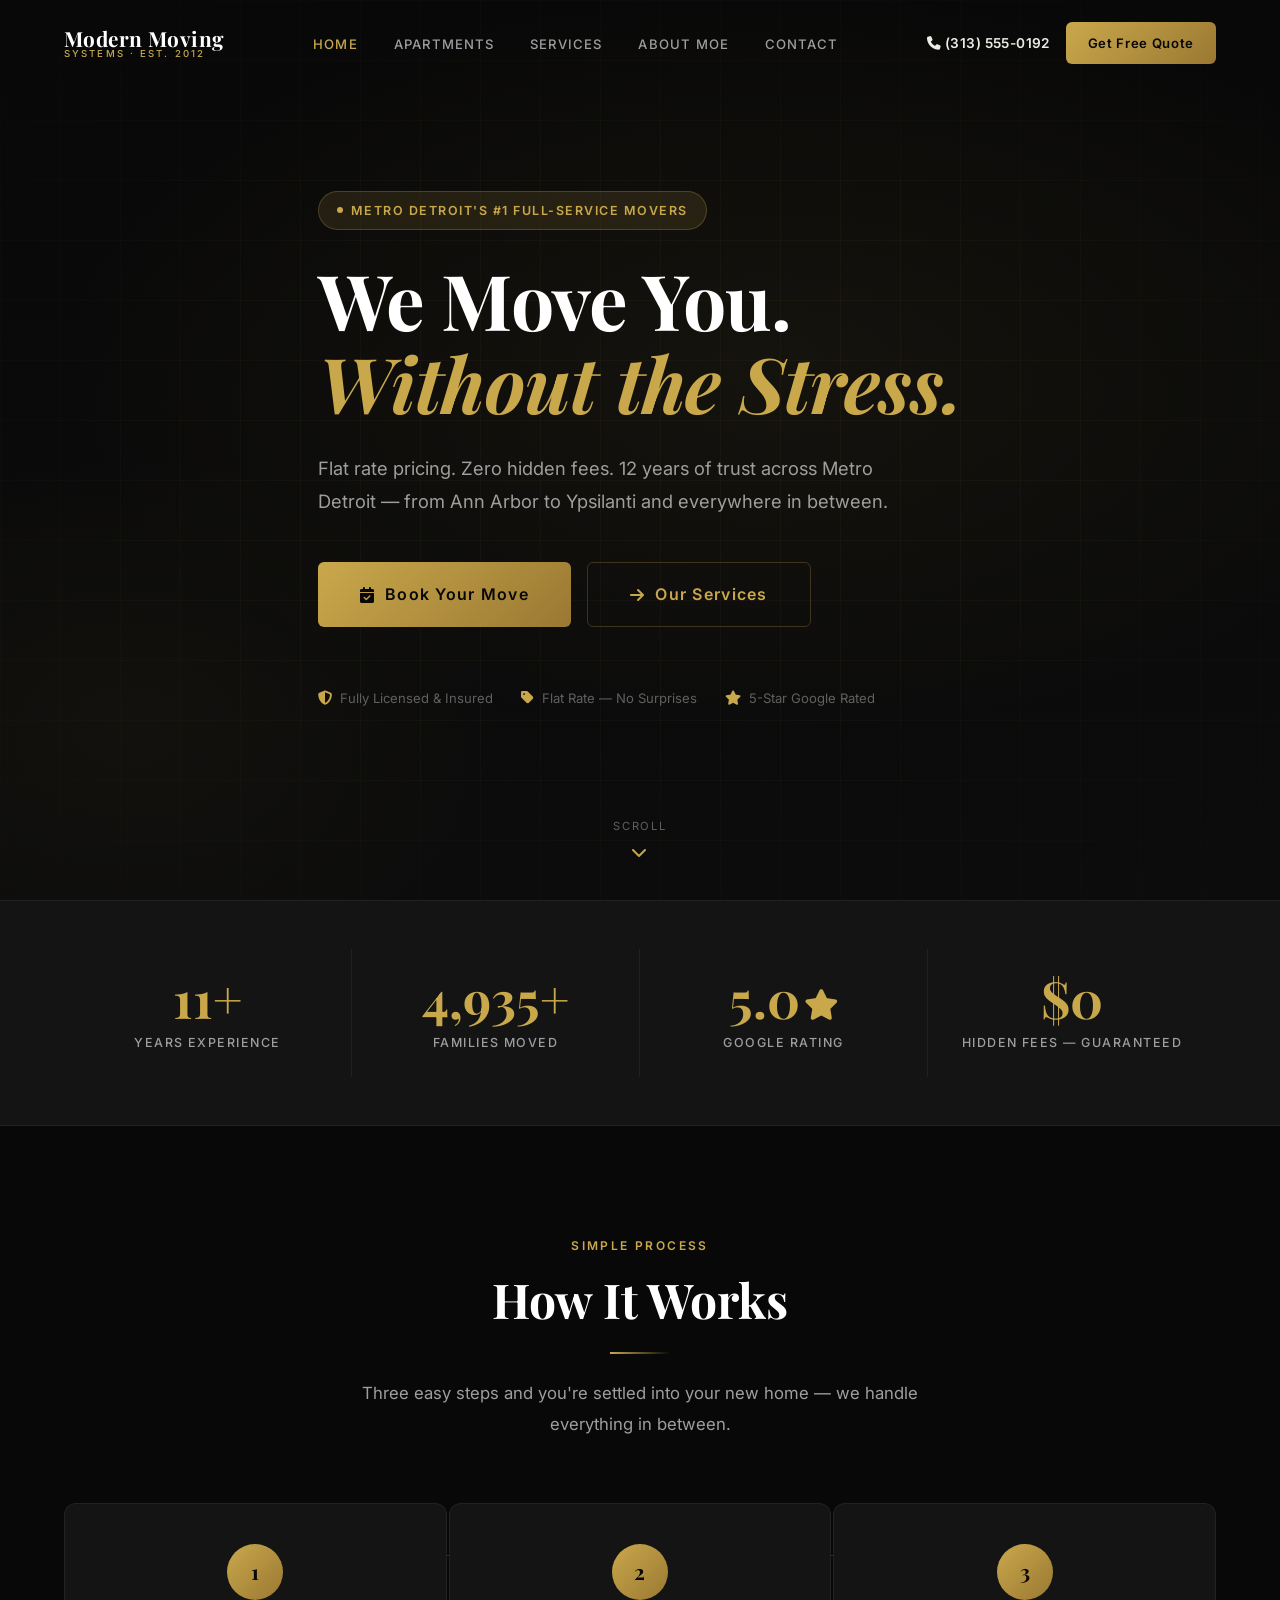
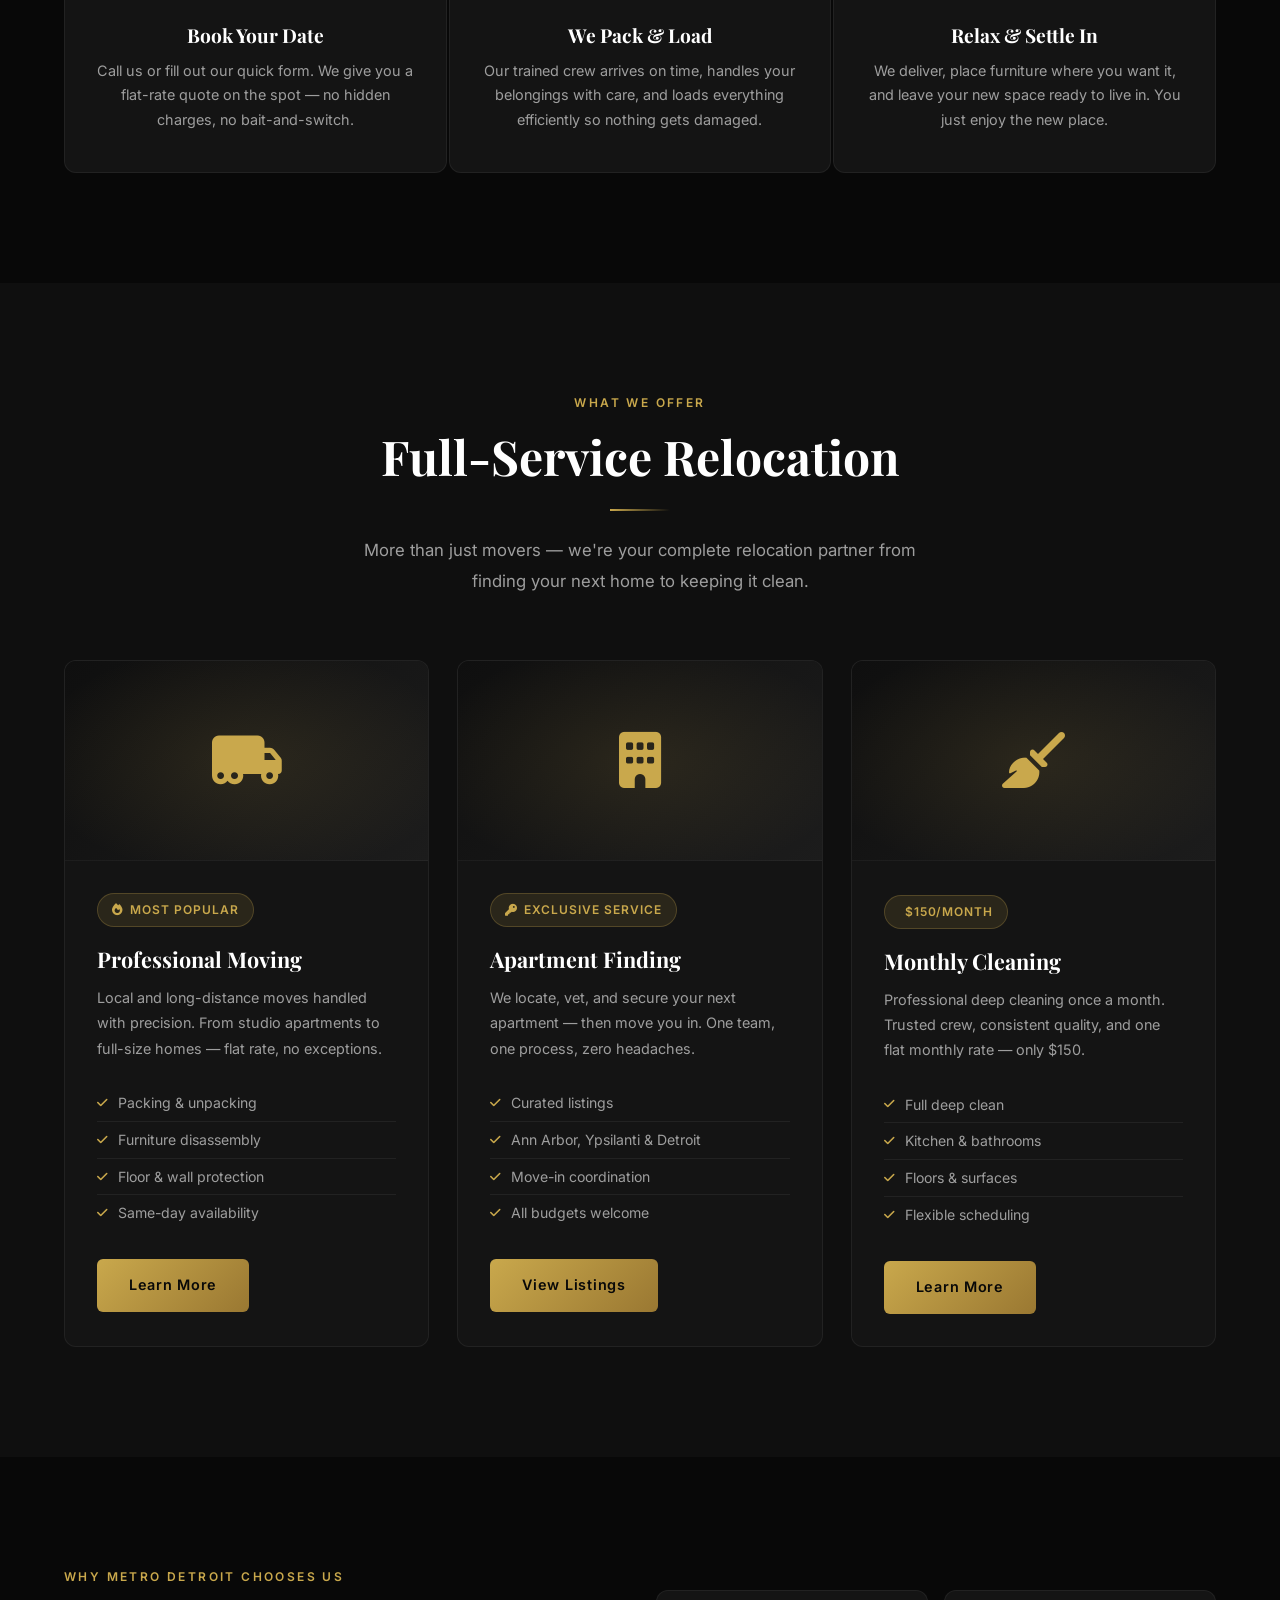
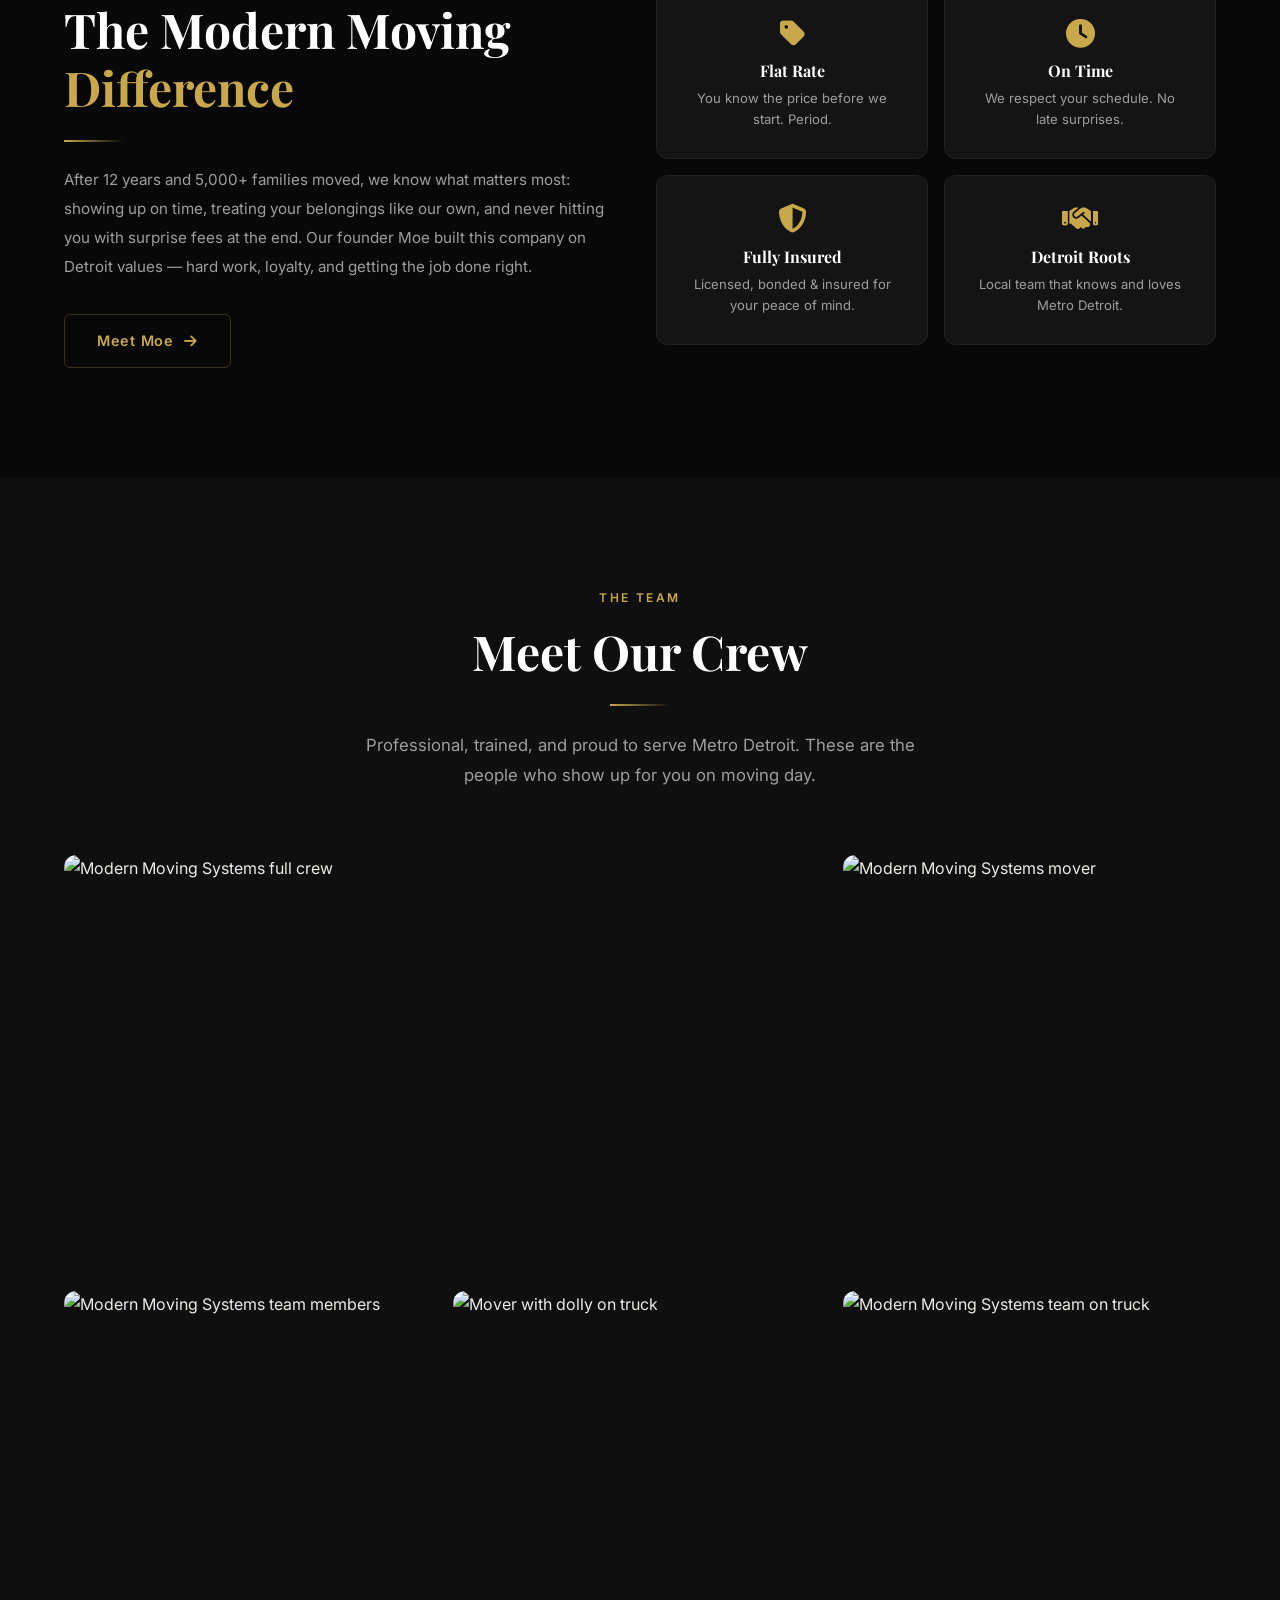
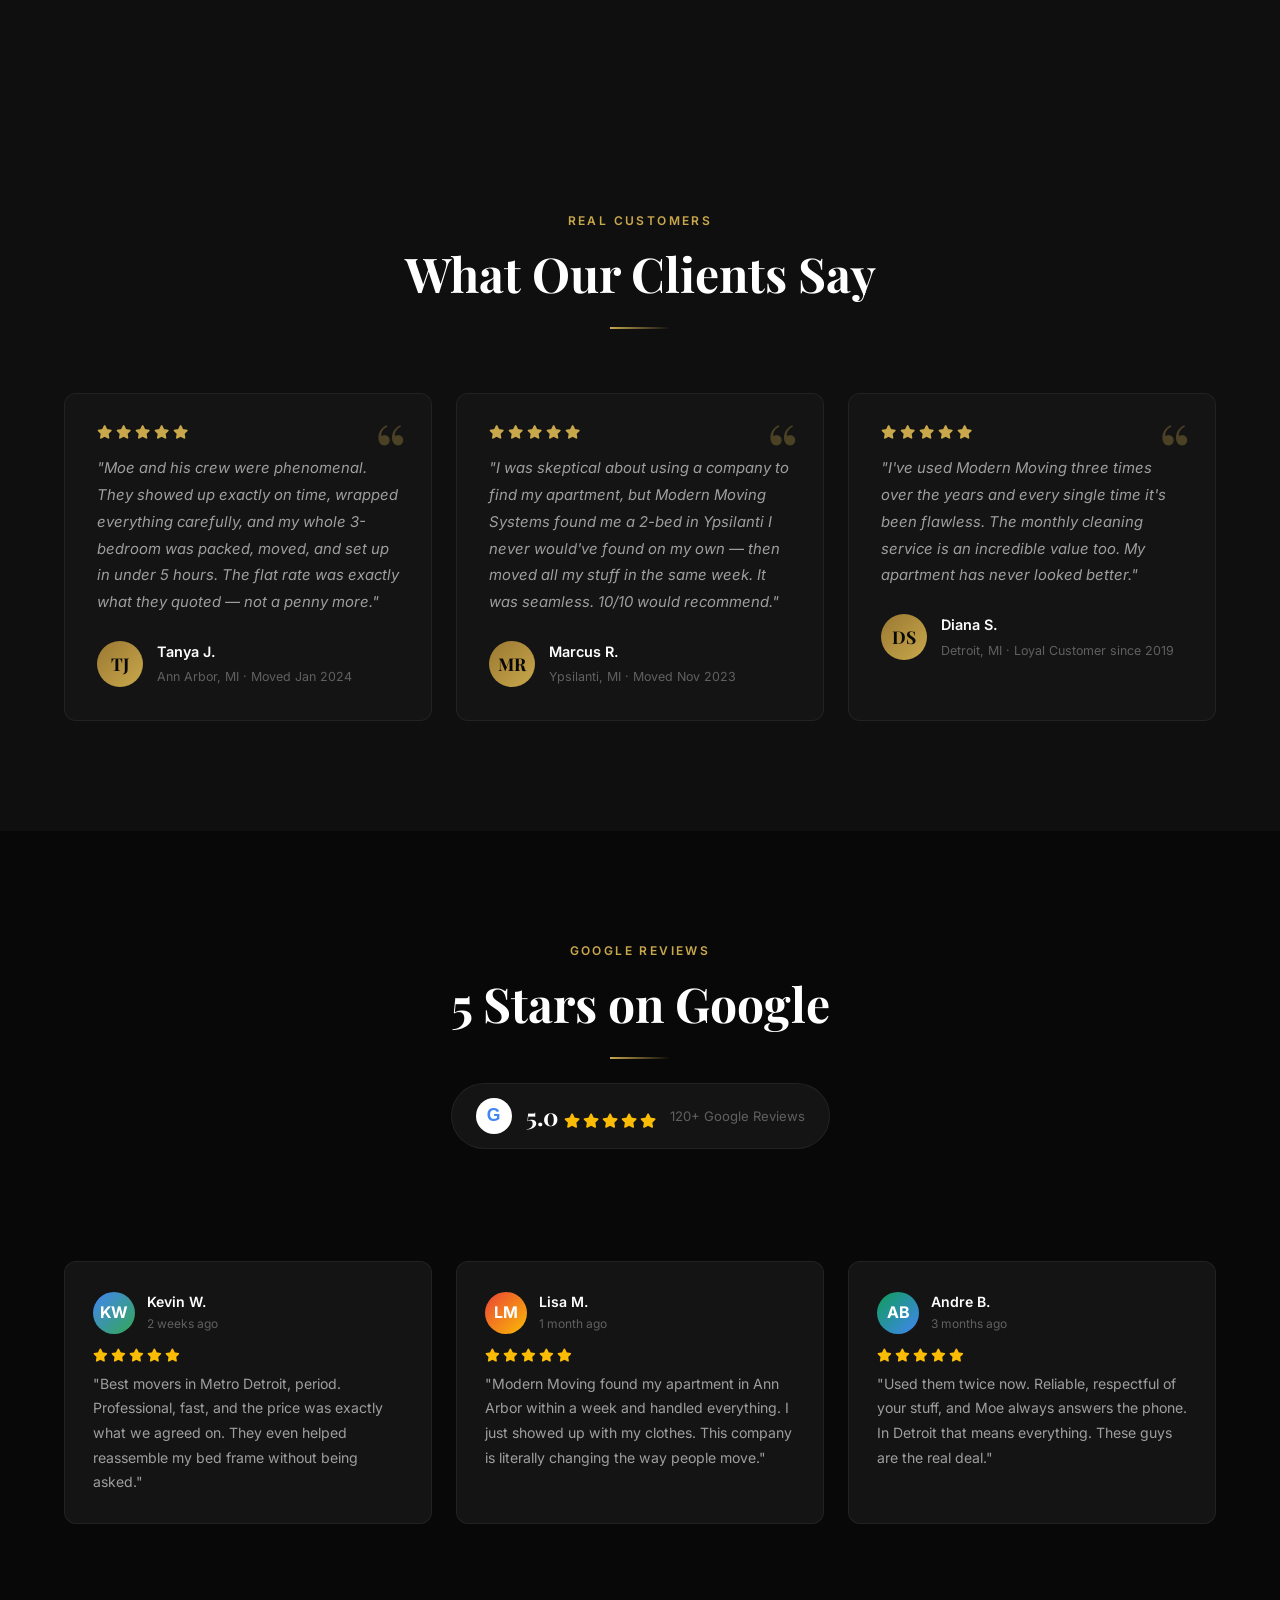
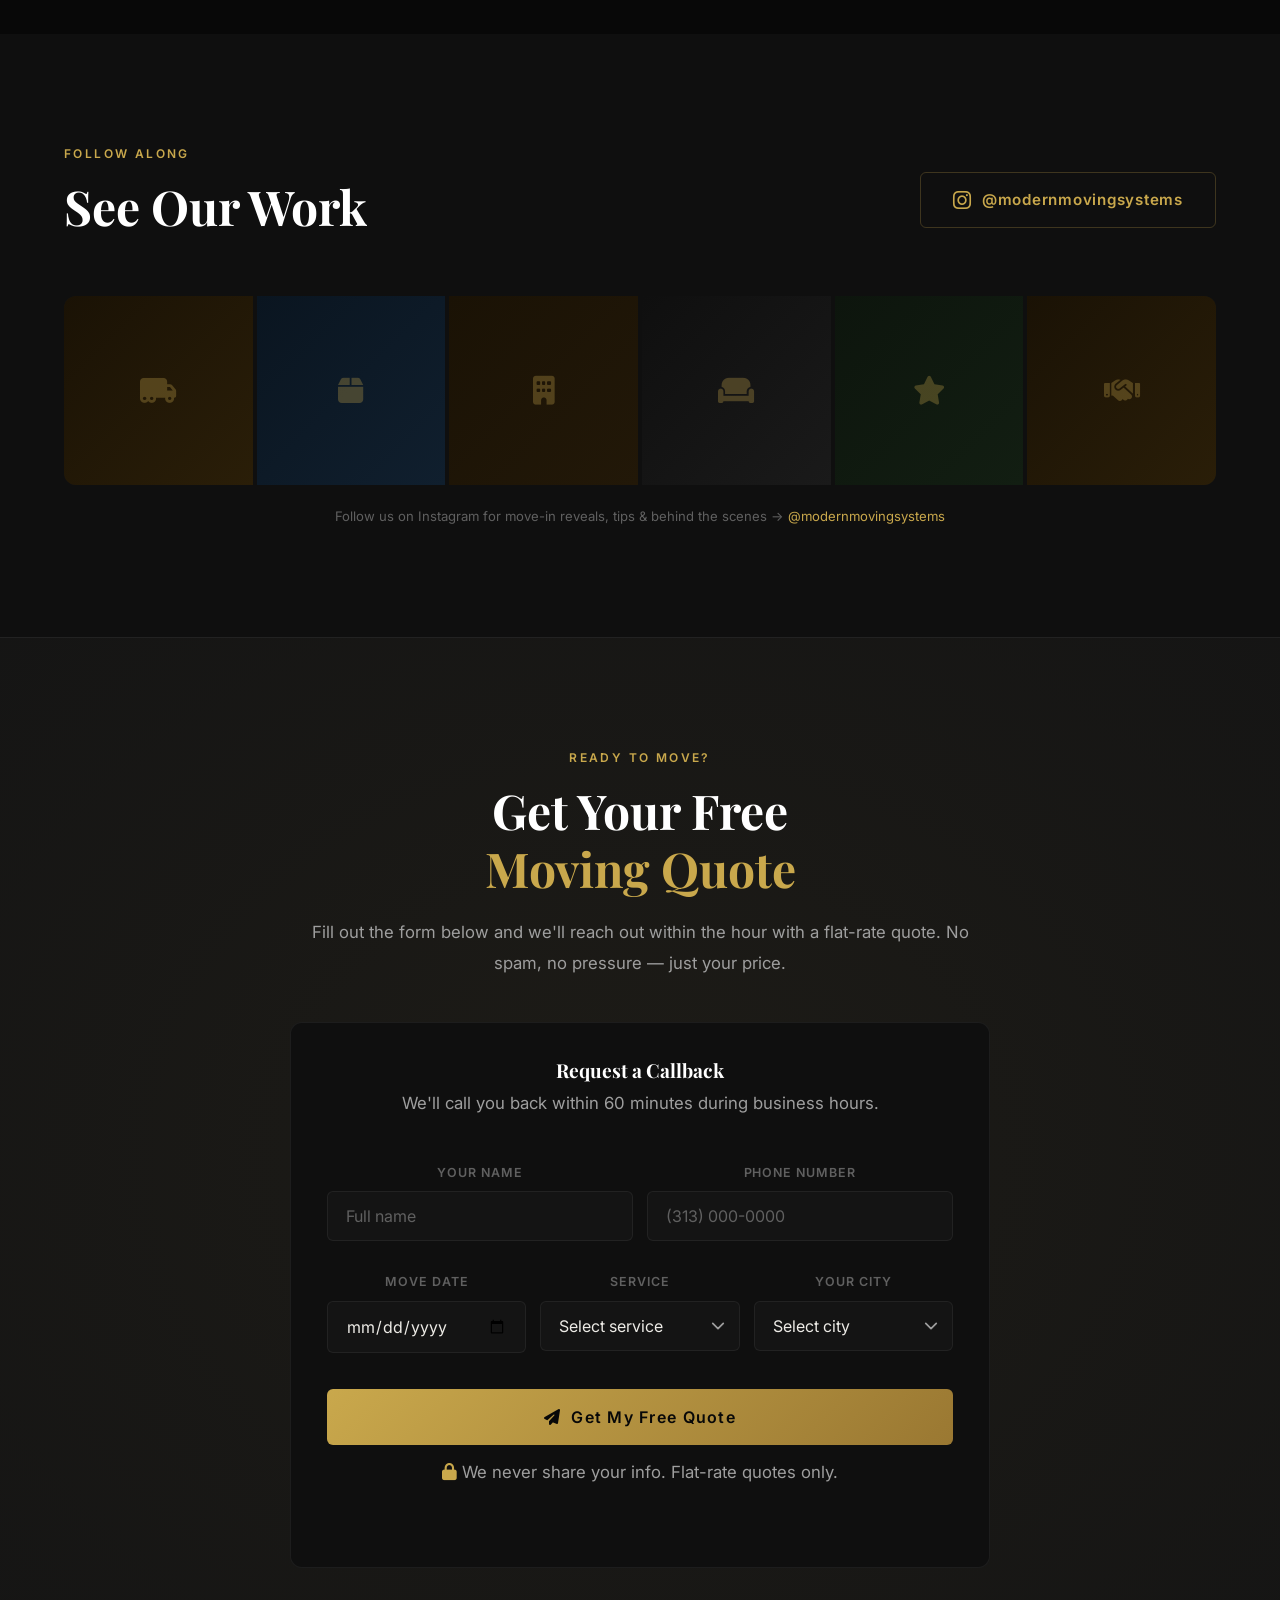
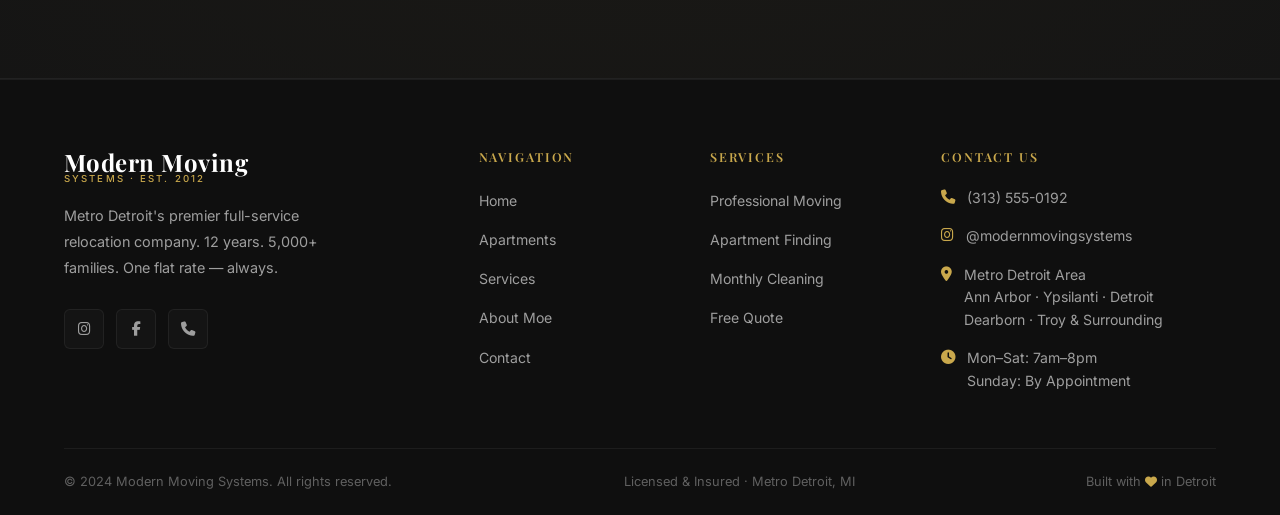
==== commit 78d7ae5d: "Revert to original dark/gold theme; fix crew photos showing directly - Fully reverted all CSS colors" ====
--- a/index.html
+++ b/index.html
@@ -290,23 +290,23 @@
         </div>
         <div class="crew-mosaic animate-on-scroll">
           <div class="crew-photo wide" style="height:420px;">
-            <img src="images/team-group-2.jpg" alt="Modern Moving Systems full crew" loading="lazy" onerror="this.src='https://picsum.photos/seed/crew-group/900/420'" />
+            <img src="https://picsum.photos/seed/mms-crew1/900/420" alt="Modern Moving Systems full crew" loading="lazy" />
             <div class="crew-photo-caption">The Full Crew — Metro Detroit's Best</div>
           </div>
           <div class="crew-photo" style="height:420px;">
-            <img src="images/team-solo.jpg" alt="Modern Moving Systems mover" loading="lazy" onerror="this.src='https://picsum.photos/seed/crew-solo/440/420'" />
+            <img src="https://picsum.photos/seed/mms-crew2/440/420" alt="Modern Moving Systems mover" loading="lazy" />
             <div class="crew-photo-caption">Ready to Roll</div>
           </div>
           <div class="crew-photo" style="height:300px;">
-            <img src="images/team1.jpg" alt="Modern Moving Systems team members" loading="lazy" onerror="this.src='https://picsum.photos/seed/crew-talk/440/300'" />
+            <img src="https://picsum.photos/seed/mms-crew3/440/300" alt="Modern Moving Systems team members" loading="lazy" />
             <div class="crew-photo-caption">Crew Talk</div>
           </div>
           <div class="crew-photo" style="height:300px;">
-            <img src="images/team-action.jpg" alt="Mover with dolly on truck" loading="lazy" onerror="this.src='https://picsum.photos/seed/crew-action/440/300'" />
+            <img src="https://picsum.photos/seed/mms-crew4/440/300" alt="Mover with dolly on truck" loading="lazy" />
             <div class="crew-photo-caption">Gear Up &amp; Go</div>
           </div>
           <div class="crew-photo" style="height:300px;">
-            <img src="images/team-group-3.jpg" alt="Modern Moving Systems team on truck" loading="lazy" onerror="this.src='https://picsum.photos/seed/crew-stacked/440/300'" />
+            <img src="https://picsum.photos/seed/mms-crew5/440/300" alt="Modern Moving Systems team on truck" loading="lazy" />
             <div class="crew-photo-caption">Stacked &amp; Ready</div>
           </div>
         </div>
--- a/css/style.css
+++ b/css/style.css
@@ -4,27 +4,27 @@
 
 /* ── 1. Variables ── */
 :root {
-  --bg-primary:    #FFFFFF;
-  --bg-secondary:  #F0F9FF;
-  --bg-card:       #FFFFFF;
-  --bg-card-hover: #E0F2FE;
-  --gold:          #0EA5E9;
-  --gold-light:    #38BDF8;
-  --gold-dark:     #0284C7;
-  --gold-muted:    rgba(14,165,233,0.08);
-  --gold-border:   rgba(14,165,233,0.22);
+  --bg-primary:    #080808;
+  --bg-secondary:  #0F0F0F;
+  --bg-card:       #141414;
+  --bg-card-hover: #1C1C1C;
+  --gold:          #C9A84C;
+  --gold-light:    #E4C97A;
+  --gold-dark:     #9A7832;
+  --gold-muted:    rgba(201,168,76,0.12);
+  --gold-border:   rgba(201,168,76,0.25);
   --white:         #FFFFFF;
-  --off-white:     #F0F9FF;
-  --text-primary:  #0C1A2E;
-  --text-secondary:#475569;
-  --text-muted:    #94A3B8;
-  --border:        rgba(0,0,0,0.07);
+  --off-white:     #F5F2EC;
+  --text-primary:  #EDEBE6;
+  --text-secondary:#9E9E9E;
+  --text-muted:    #606060;
+  --border:        rgba(255,255,255,0.06);
   --font-heading:  'Playfair Display', Georgia, serif;
   --font-body:     'Inter', system-ui, -apple-system, sans-serif;
   --section-py:    110px;
   --transition:    all 0.35s cubic-bezier(0.4,0,0.2,1);
-  --shadow-card:   0 4px 24px rgba(0,0,0,0.06);
-  --shadow-gold:   0 4px 20px rgba(14,165,233,0.3);
+  --shadow-card:   0 8px 40px rgba(0,0,0,0.5);
+  --shadow-gold:   0 4px 30px rgba(201,168,76,0.18);
   --radius:        6px;
   --radius-lg:     12px;
 }
@@ -67,7 +67,7 @@
   font-family: var(--font-heading);
   line-height: 1.2;
   font-weight: 700;
-  color: var(--text-primary);
+  color: var(--white);
 }
 .eyebrow {
   font-family: var(--font-body);
@@ -164,11 +164,10 @@
   transition: var(--transition);
 }
 .nav.scrolled {
-  background: rgba(255,255,255,0.97);
+  background: rgba(8,8,8,0.95);
   backdrop-filter: blur(20px);
   -webkit-backdrop-filter: blur(20px);
   border-bottom: 1px solid var(--border);
-  box-shadow: 0 2px 20px rgba(0,0,0,0.06);
   padding: 14px 0;
 }
 .nav-inner {
@@ -186,7 +185,7 @@
   font-family: var(--font-heading);
   font-size: 1.3rem;
   font-weight: 700;
-  color: var(--text-primary);
+  color: var(--white);
   letter-spacing: 0.02em;
 }
 .nav-logo-sub {
@@ -227,7 +226,7 @@
   display: block;
   width: 24px;
   height: 2px;
-  background: var(--text-primary);
+  background: var(--white);
   transition: var(--transition);
   border-radius: 2px;
 }
@@ -238,7 +237,7 @@
   display: none;
   position: fixed;
   top: 0; left: 0; right: 0; bottom: 0;
-  background: rgba(2,100,164,0.98);
+  background: rgba(8,8,8,0.98);
   backdrop-filter: blur(20px);
   z-index: 999;
   flex-direction: column;
@@ -275,16 +274,16 @@
   position: absolute;
   inset: 0;
   background:
-    radial-gradient(ellipse 80% 60% at 60% 40%, rgba(14,165,233,0.07) 0%, transparent 70%),
-    radial-gradient(ellipse 50% 50% at 10% 80%, rgba(14,165,233,0.05) 0%, transparent 60%),
-    linear-gradient(180deg, #FFFFFF 0%, #F0F9FF 100%);
+    radial-gradient(ellipse 80% 60% at 60% 40%, rgba(201,168,76,0.06) 0%, transparent 70%),
+    radial-gradient(ellipse 50% 50% at 10% 80%, rgba(201,168,76,0.04) 0%, transparent 60%),
+    linear-gradient(180deg, var(--bg-primary) 0%, #0C0C0C 100%);
 }
 .hero-grid {
   position: absolute;
   inset: 0;
   background-image:
-    linear-gradient(rgba(14,165,233,0.05) 1px, transparent 1px),
-    linear-gradient(90deg, rgba(14,165,233,0.05) 1px, transparent 1px);
+    linear-gradient(rgba(201,168,76,0.04) 1px, transparent 1px),
+    linear-gradient(90deg, rgba(201,168,76,0.04) 1px, transparent 1px);
   background-size: 60px 60px;
   mask-image: radial-gradient(ellipse 80% 80% at 50% 50%, black 40%, transparent 100%);
   -webkit-mask-image: radial-gradient(ellipse 80% 80% at 50% 50%, black 40%, transparent 100%);
@@ -573,7 +572,7 @@
   color: var(--bg-primary);
   flex-shrink: 0;
 }
-.testimonial-name { font-size: 0.9rem; font-weight: 600; color: var(--text-primary); }
+.testimonial-name { font-size: 0.9rem; font-weight: 600; color: var(--white); }
 .testimonial-meta { font-size: 0.78rem; color: var(--text-muted); margin-top: 2px; }
 
 /* ── 12. Google Reviews ── */
@@ -605,7 +604,7 @@
   align-items: baseline;
   gap: 6px;
 }
-.google-rating-num { font-size: 1.5rem; font-weight: 700; color: var(--text-primary); font-family: var(--font-heading); }
+.google-rating-num { font-size: 1.5rem; font-weight: 700; color: var(--white); font-family: var(--font-heading); }
 .google-rating-stars { display: flex; gap: 3px; }
 .google-rating-stars i { color: #FBBC05; font-size: 0.9rem; }
 .google-reviews-count { font-size: 0.82rem; color: var(--text-muted); }
@@ -632,7 +631,7 @@
   flex-shrink: 0;
 }
 .review-info { flex: 1; }
-.review-name { font-size: 0.88rem; font-weight: 600; color: var(--text-primary); }
+.review-name { font-size: 0.88rem; font-weight: 600; color: var(--white); }
 .review-date { font-size: 0.75rem; color: var(--text-muted); }
 .review-stars { display: flex; gap: 3px; margin-bottom: 10px; }
 .review-stars i { color: #FBBC05; font-size: 0.82rem; }
@@ -673,12 +672,12 @@
   inset: 0;
   background: linear-gradient(135deg, var(--bg-card), var(--bg-card-hover));
 }
-.instagram-tile:nth-child(1) .instagram-tile-bg { background: linear-gradient(135deg, #c8dff8, #a8c9f0); }
-.instagram-tile:nth-child(2) .instagram-tile-bg { background: linear-gradient(135deg, #d0e8ff, #b8d8ff); }
-.instagram-tile:nth-child(3) .instagram-tile-bg { background: linear-gradient(135deg, #c8dff8, #a8c9f0); }
-.instagram-tile:nth-child(4) .instagram-tile-bg { background: linear-gradient(135deg, #ddeeff, #c8dff8); }
-.instagram-tile:nth-child(5) .instagram-tile-bg { background: linear-gradient(135deg, #d0e8ff, #c0dcf8); }
-.instagram-tile:nth-child(6) .instagram-tile-bg { background: linear-gradient(135deg, #c8dff8, #a8c9f0); }
+.instagram-tile:nth-child(1) .instagram-tile-bg { background: linear-gradient(135deg, #1a1205, #2a1e08); }
+.instagram-tile:nth-child(2) .instagram-tile-bg { background: linear-gradient(135deg, #0a1520, #101f2e); }
+.instagram-tile:nth-child(3) .instagram-tile-bg { background: linear-gradient(135deg, #1a1205, #221808); }
+.instagram-tile:nth-child(4) .instagram-tile-bg { background: linear-gradient(135deg, #0f0f0f, #1a1a1a); }
+.instagram-tile:nth-child(5) .instagram-tile-bg { background: linear-gradient(135deg, #0d150d, #121e12); }
+.instagram-tile:nth-child(6) .instagram-tile-bg { background: linear-gradient(135deg, #1a1205, #2a1e08); }
 .instagram-tile-icon {
   position: relative;
   z-index: 1;
@@ -689,7 +688,7 @@
 .instagram-overlay {
   position: absolute;
   inset: 0;
-  background: rgba(14,165,233,0.88);
+  background: rgba(201,168,76,0.85);
   display: flex;
   align-items: center;
   justify-content: center;
@@ -717,7 +716,7 @@
   content: '';
   position: absolute;
   inset: 0;
-  background: radial-gradient(ellipse 80% 80% at 50% 50%, rgba(14,165,233,0.06), transparent);
+  background: radial-gradient(ellipse 80% 80% at 50% 50%, rgba(201,168,76,0.05), transparent);
 }
 .cta-inner { position: relative; z-index: 1; text-align: center; max-width: 700px; margin: 0 auto; }
 .cta-inner h2 { font-size: clamp(2rem, 4vw, 3rem); margin-bottom: 20px; }
@@ -884,7 +883,7 @@
 .apt-body { padding: 24px; }
 .apt-price { font-family: var(--font-heading); font-size: 1.6rem; font-weight: 700; color: var(--gold); margin-bottom: 4px; }
 .apt-price span { font-size: 0.85rem; font-weight: 400; color: var(--text-muted); font-family: var(--font-body); }
-.apt-name { font-size: 0.95rem; font-weight: 600; color: var(--text-primary); margin-bottom: 6px; }
+.apt-name { font-size: 0.95rem; font-weight: 600; color: var(--white); margin-bottom: 6px; }
 .apt-location { display: flex; align-items: center; gap: 6px; font-size: 0.82rem; color: var(--text-muted); margin-bottom: 16px; }
 .apt-location i { color: var(--gold); font-size: 0.8rem; }
 .apt-details { display: flex; gap: 16px; margin-bottom: 20px; }
@@ -970,7 +969,7 @@
   transition: var(--transition);
 }
 .faq-question:hover { background: var(--bg-card-hover); }
-.faq-question h4 { font-size: 0.95rem; font-weight: 600; color: var(--text-primary); font-family: var(--font-body); }
+.faq-question h4 { font-size: 0.95rem; font-weight: 600; color: var(--white); font-family: var(--font-body); }
 .faq-question i { color: var(--gold); font-size: 0.85rem; transition: var(--transition); flex-shrink: 0; }
 .faq-item.open .faq-question i { transform: rotate(45deg); }
 .faq-answer { display: none; padding: 0 24px 22px; }
@@ -1091,7 +1090,7 @@
 .contact-method-icon i { color: var(--gold); font-size: 1.1rem; }
 .contact-method-info { flex: 1; }
 .contact-method-label { font-size: 0.72rem; font-weight: 600; letter-spacing: 0.12em; text-transform: uppercase; color: var(--text-muted); margin-bottom: 4px; }
-.contact-method-value { font-size: 0.95rem; font-weight: 600; color: var(--text-primary); }
+.contact-method-value { font-size: 0.95rem; font-weight: 600; color: var(--white); }
 .contact-method-sub { font-size: 0.8rem; color: var(--text-muted); margin-top: 2px; }
 .service-areas-block h4 {
   font-size: 0.75rem;
